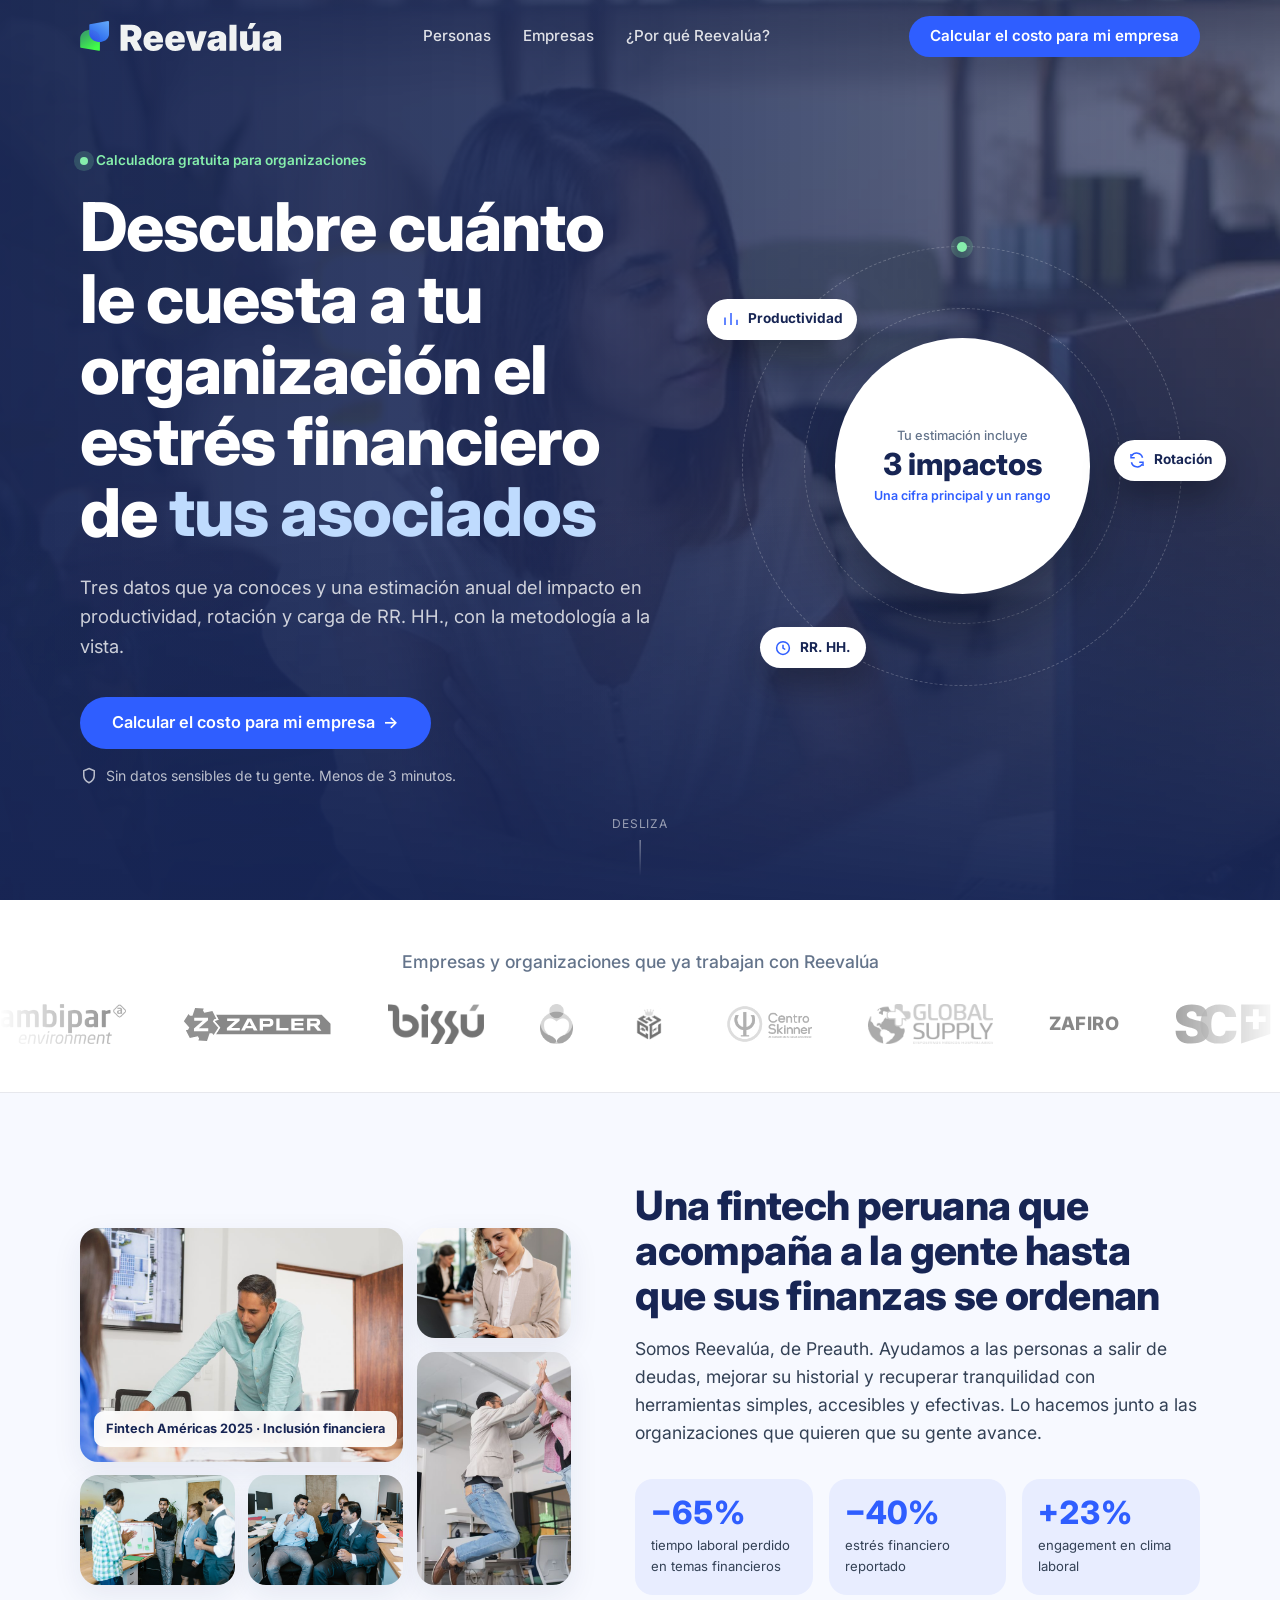
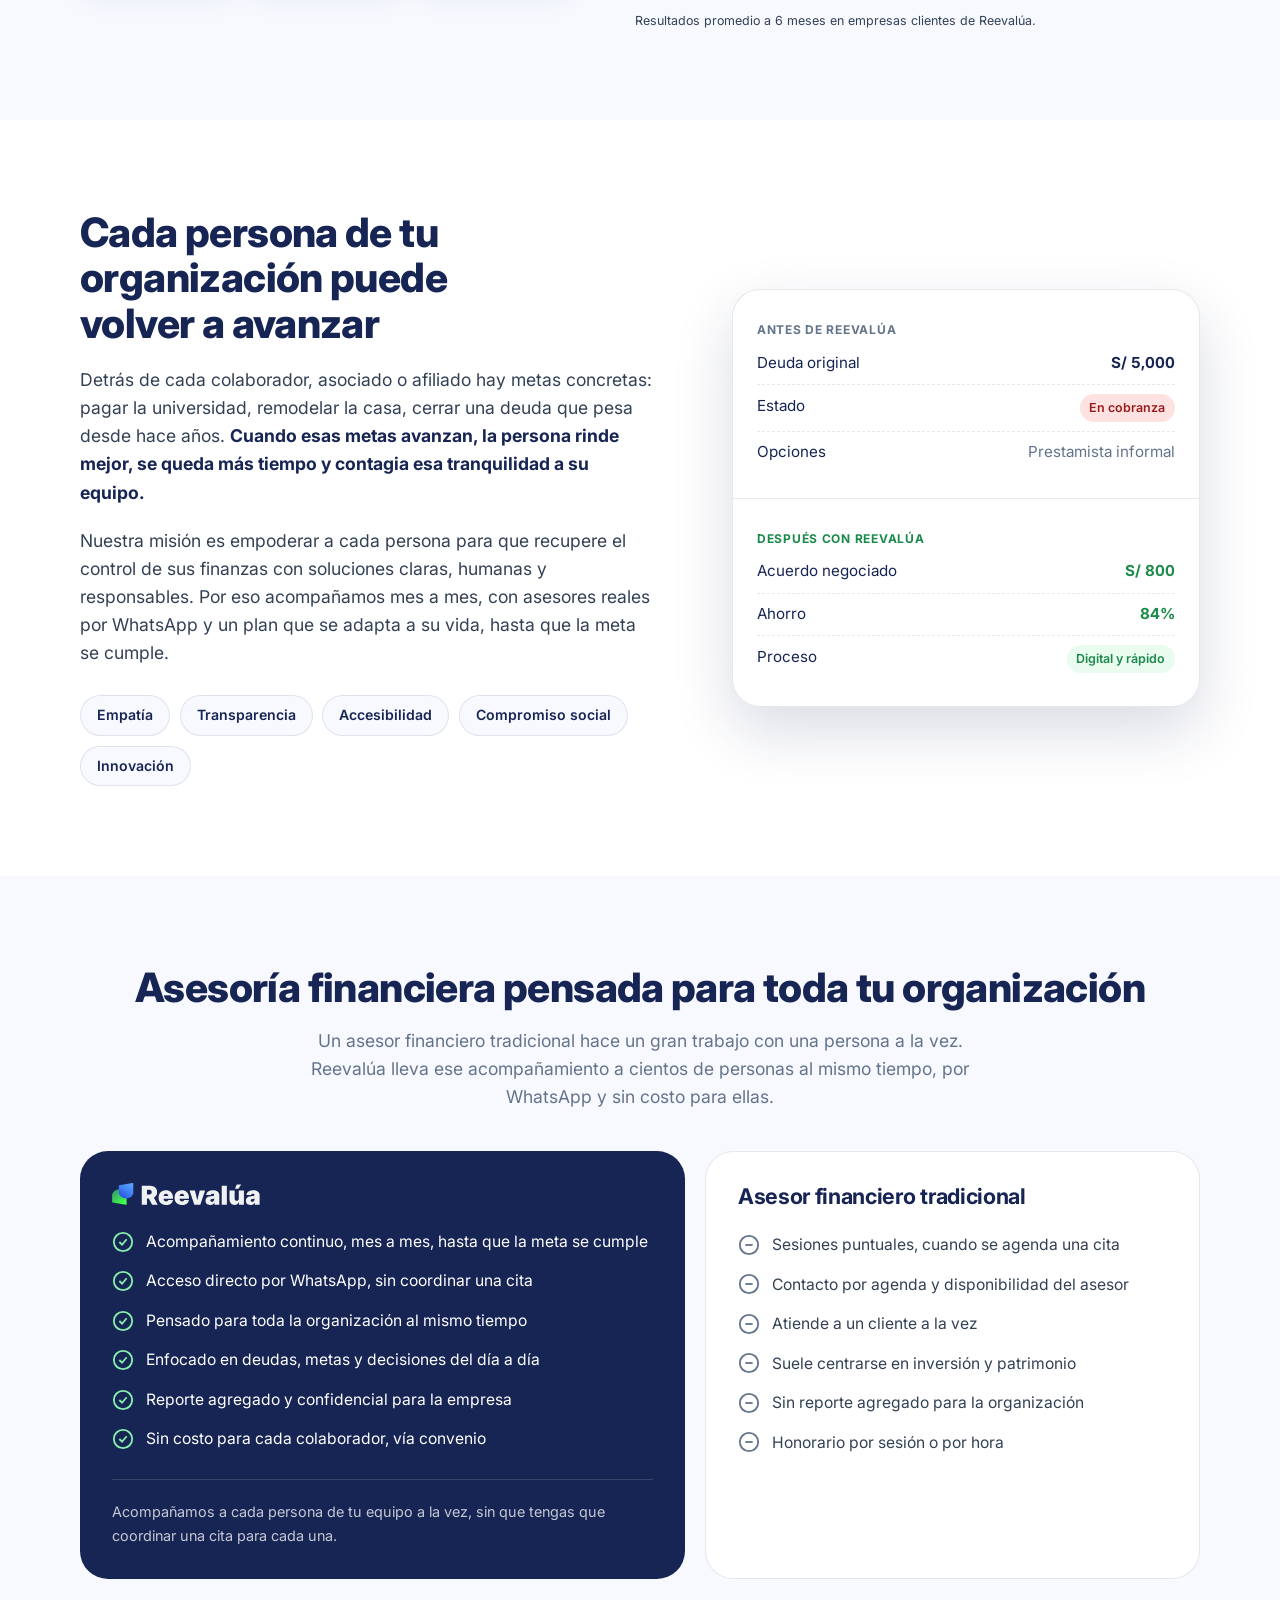
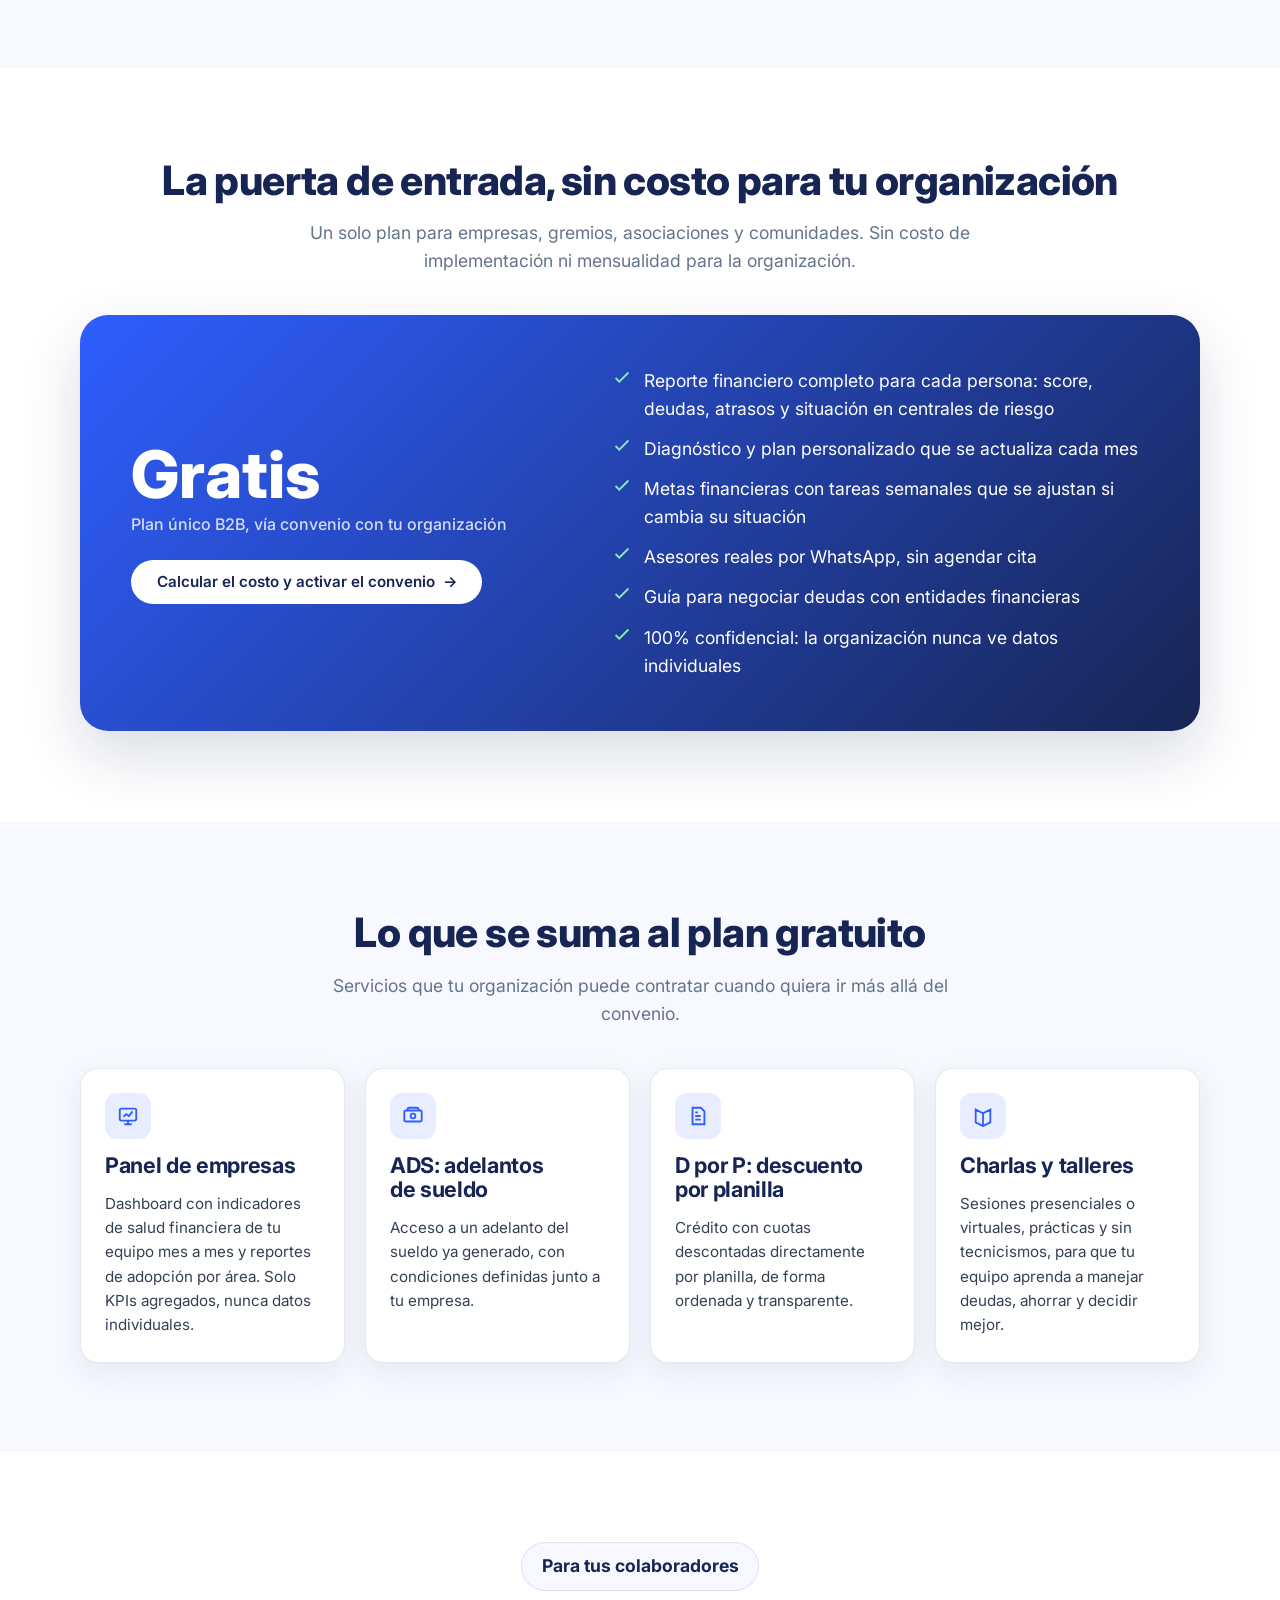
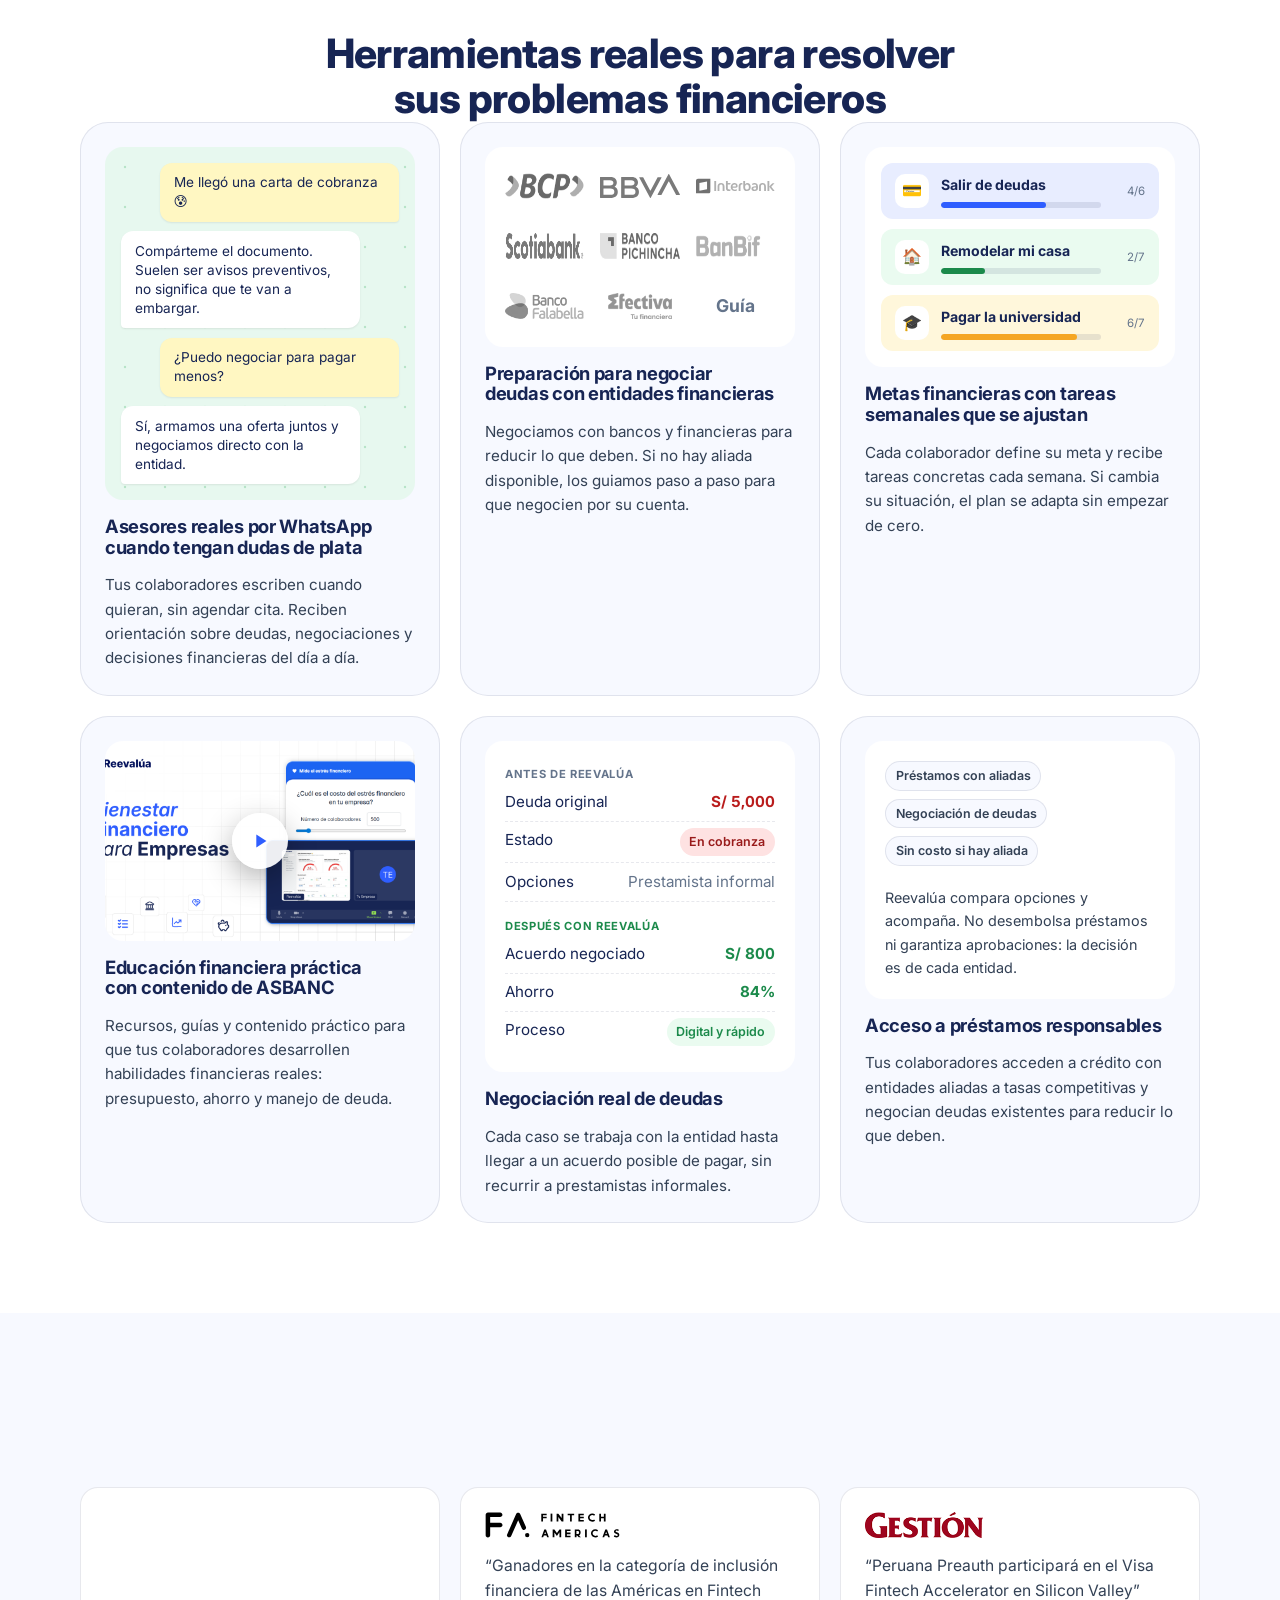
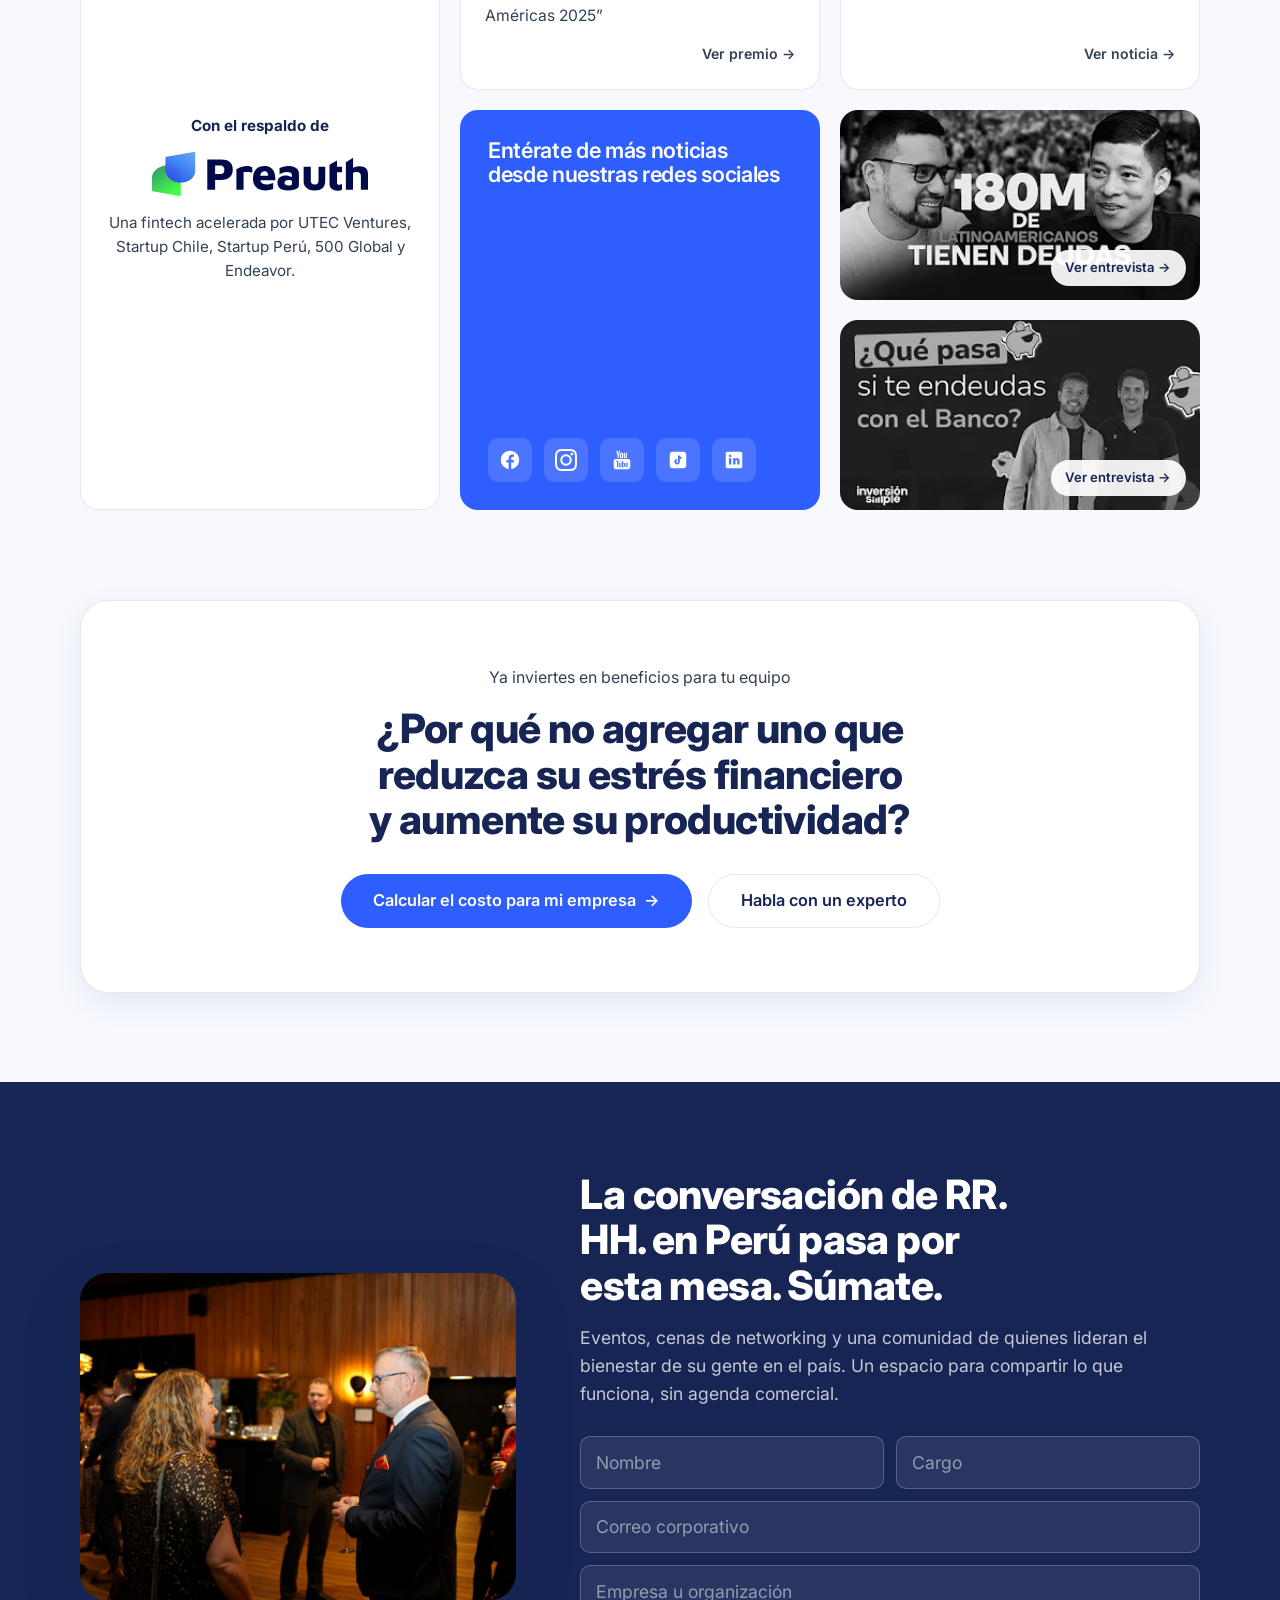
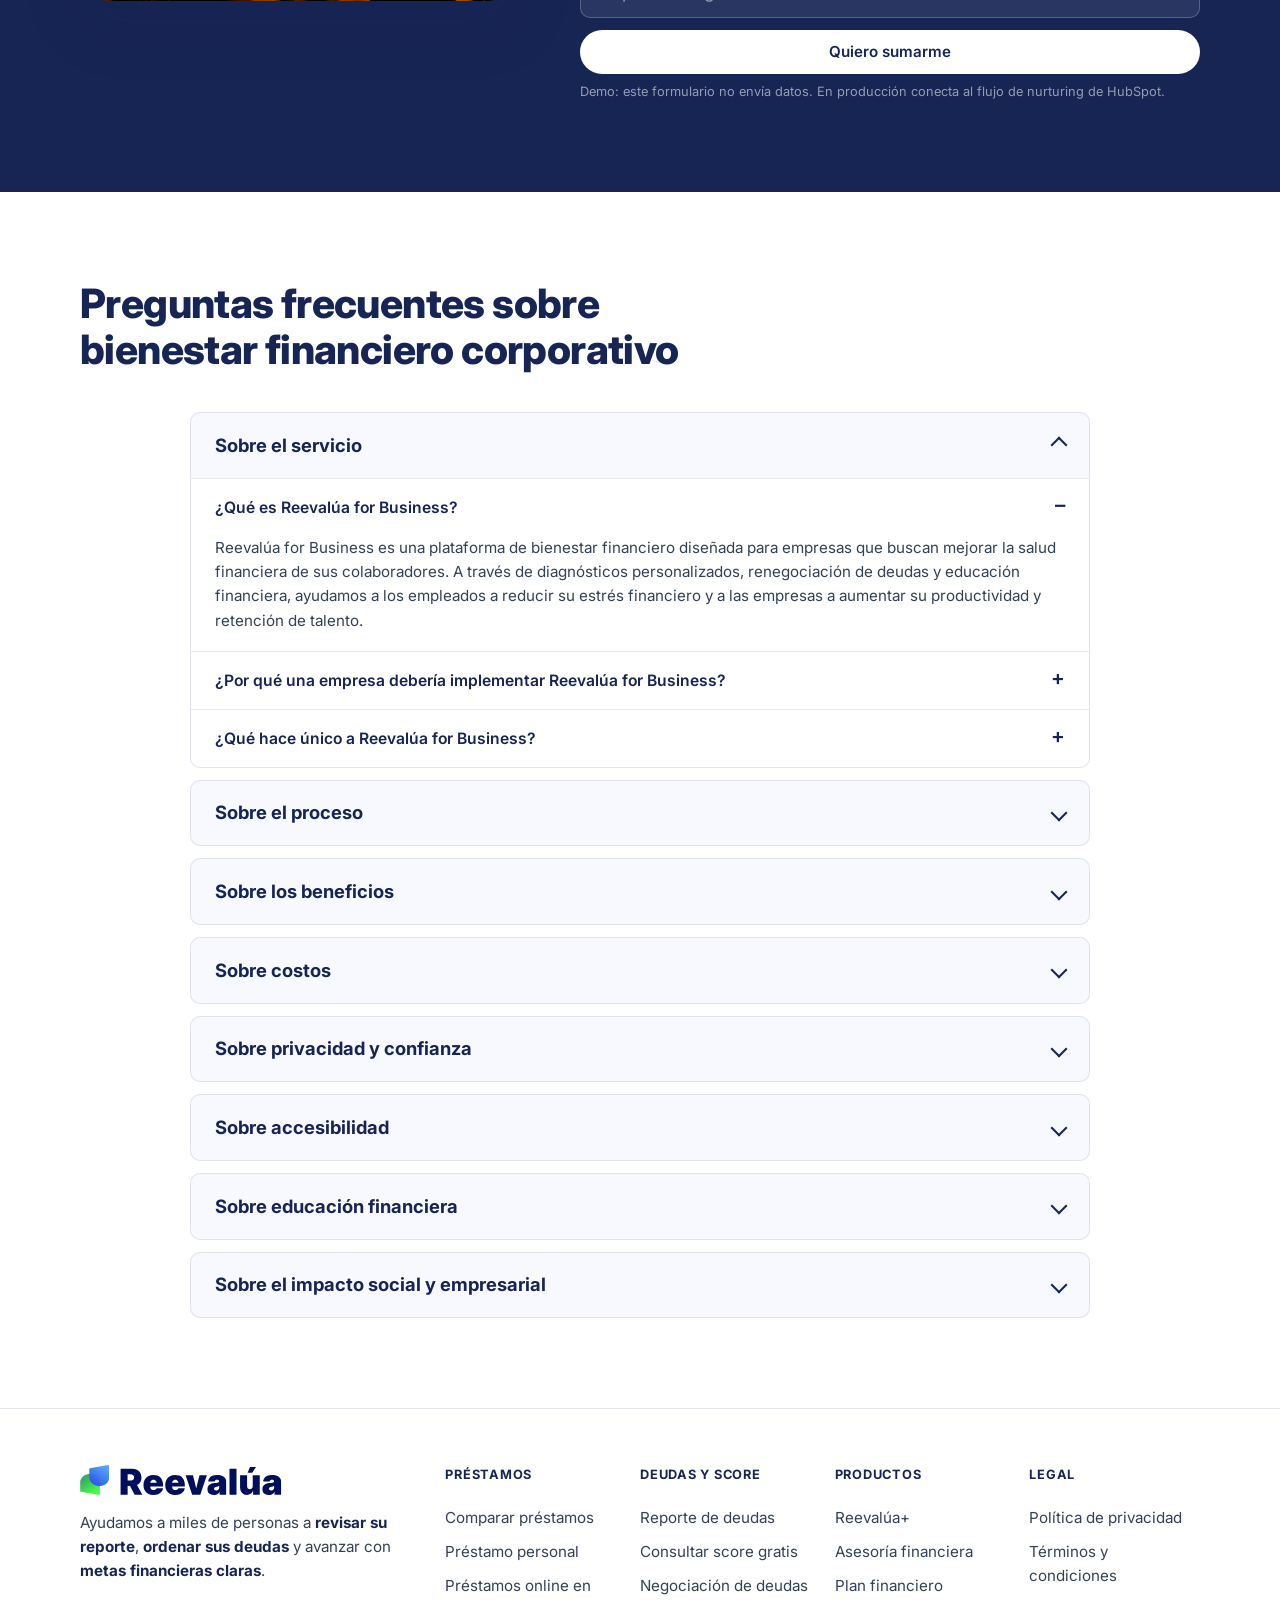
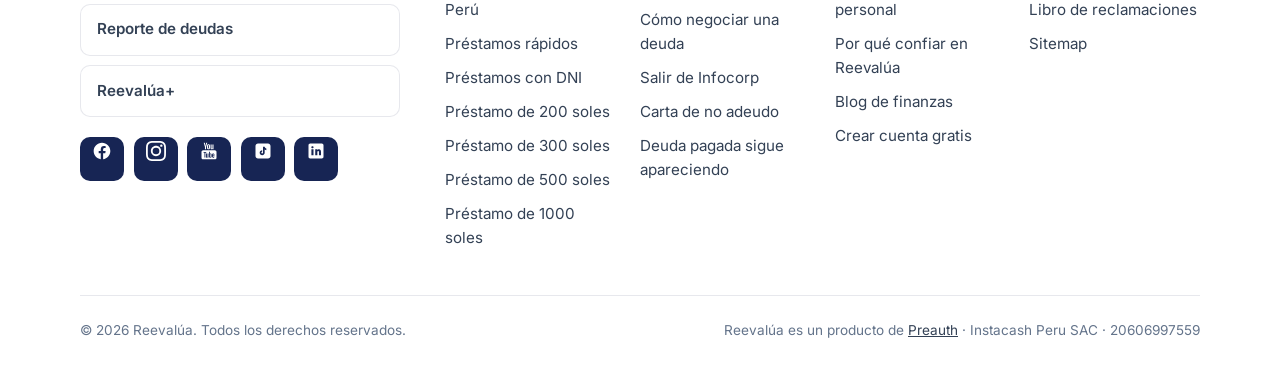
==== index.html @ 83972f91 "Landing B2B Reevalúa Empresas: hero con calculadora, secciones replicadas del sitio, comunidad HR, F" ====
<!doctype html>
<html lang="es">
<head>
<meta charset="utf-8">
<meta name="viewport" content="width=device-width, initial-scale=1">
<title>Reevalúa Empresas</title>
<meta name="description" content="Descubre cuánto le cuesta a tu organización el estrés financiero de su gente y cómo Reevalúa acompaña a cada persona, sin costo para la empresa.">
<link rel="icon" href="assets/real/logo-reevalua.svg">
<link rel="preconnect" href="https://fonts.googleapis.com">
<link rel="preconnect" href="https://fonts.gstatic.com" crossorigin>
<link href="https://fonts.googleapis.com/css2?family=Inter:ital,wght@0,300;0,400;0,500;0,600;0,700;0,800;0,900;1,400&display=swap" rel="stylesheet">
<link rel="stylesheet" href="shared.css">
<style>
/* ---------------- HERO ---------------- */
.hero { position: relative; min-height: 100vh; min-height: 100svh; display: flex; align-items: center; color: #fff; overflow: hidden; background: var(--navy); }
.hero__media { position: absolute; inset: -12% 0; z-index: 0; will-change: transform; }
.hero__media video, .hero__media img { width: 100%; height: 100%; object-fit: cover; }
.hero__shade { position: absolute; inset: 0; z-index: 1; background: linear-gradient(90deg, rgba(23,37,84,.96) 0%, rgba(23,37,84,.86) 45%, rgba(23,37,84,.62) 100%); }
.hero__shade::after { content: ""; position: absolute; inset: auto 0 0 0; height: 45%; background: linear-gradient(180deg, transparent, rgba(23,37,84,.9)); }
.hero__inner { position: relative; z-index: 2; width: 100%; padding-block: 7rem 5rem; }
.hero__grid { display: grid; grid-template-columns: 1fr; gap: 3rem; align-items: center; }
@media (min-width: 960px) { .hero__grid { grid-template-columns: 1.1fr .9fr; gap: 4rem; } }
.hero__kicker { display: inline-flex; align-items: center; gap: .5rem; font-size: .85rem; font-weight: 600; color: var(--mint); margin-bottom: 1.25rem; }
.hero__kicker::before { content: ""; width: 8px; height: 8px; border-radius: 50%; background: var(--mint); box-shadow: 0 0 0 6px rgba(134,239,172,.18); }
.hero h1 { font-size: var(--fs-h1); font-weight: 800; line-height: 1.06; }
.rot { position: relative; display: inline-block; height: 1.08em; overflow: hidden; vertical-align: bottom; color: var(--ice); }
.rot__w { display: inline-block; transition: transform .45s var(--ease), opacity .45s var(--ease); }
.rot__w.out { transform: translateY(-100%); opacity: 0; }
.rot__w.in { transform: translateY(100%); opacity: 0; transition: none; }
.hero__sub { margin-top: 1.5rem; font-size: 1.15rem; color: rgba(255,255,255,.78); max-width: 52ch; }
.hero__cta { margin-top: 2.25rem; display: flex; flex-wrap: wrap; align-items: center; gap: 1rem 1.5rem; }
.hero__trust { display: flex; align-items: center; gap: .5rem; font-size: .88rem; color: rgba(255,255,255,.7); }
@media (max-height: 780px) and (min-width: 960px) { .hero h1 { font-size: clamp(2rem, 1.2rem + 3vw, 3.4rem); } .hero__inner { padding-block: 6rem 4rem; } .orbit { width: min(100%, 380px); } }
.hero__scroll { position: absolute; left: 50%; bottom: 1.5rem; transform: translateX(-50%); z-index: 2; display: flex; flex-direction: column; align-items: center; gap: .4rem; font-size: .75rem; letter-spacing: .08em; text-transform: uppercase; color: rgba(255,255,255,.55); }
.hero__scroll span { width: 1px; height: 36px; background: linear-gradient(180deg, rgba(255,255,255,.6), transparent); animation: drop 1.8s infinite; }
@keyframes drop { 0% { transform: scaleY(0); transform-origin: top; } 50% { transform: scaleY(1); transform-origin: top; } 51% { transform-origin: bottom; } 100% { transform: scaleY(0); transform-origin: bottom; } }

/* Gráfico de órbita */
.orbit { position: relative; aspect-ratio: 1; width: min(100%, 440px); margin-inline: auto; display: grid; place-items: center; }
.orbit__ring { position: absolute; border-radius: 50%; border: 1.5px dashed rgba(255,255,255,.22); animation: spin 60s linear infinite; }
.orbit__ring--1 { inset: 0; } .orbit__ring--2 { inset: 14%; animation-direction: reverse; animation-duration: 45s; } .orbit__ring--3 { inset: 28%; border-style: solid; border-color: rgba(191,219,254,.18); }
.orbit__glow { position: absolute; inset: 22%; border-radius: 50%; background: radial-gradient(circle, rgba(47,94,255,.55), transparent 70%); filter: blur(24px); }
@keyframes spin { to { transform: rotate(360deg); } }
.orbit__core { position: absolute; z-index: 2; left: 21%; top: 21%; width: 58%; height: 58%; border-radius: 50%; background: #fff; color: var(--navy); display: flex; flex-direction: column; align-items: center; justify-content: center; text-align: center; padding: 8%; box-shadow: 0 30px 60px rgba(0,0,0,.35); overflow: hidden; }
.orbit__core small { font-size: clamp(.68rem, .6rem + .3vw, .8rem); color: var(--muted); font-weight: 500; }
.orbit__core strong { font-size: clamp(1.3rem, 1rem + 1.2vw, 1.9rem); font-weight: 800; line-height: 1.05; margin-top: .15rem; }
.orbit__core em { font-style: normal; font-size: clamp(.68rem, .6rem + .3vw, .78rem); color: var(--blue); font-weight: 600; margin-top: .3rem; }
.orbit__dot { position: absolute; top: 0; left: 50%; width: 10px; height: 10px; margin-left: -5px; margin-top: -5px; border-radius: 50%; background: var(--mint); box-shadow: 0 0 0 6px rgba(134,239,172,.2); }
.chip { position: absolute; z-index: 3; display: inline-flex; align-items: center; gap: .5rem; background: #fff; color: var(--navy); font-weight: 700; font-size: .85rem; padding: .6rem .9rem; border-radius: var(--pill); box-shadow: 0 16px 34px rgba(0,0,0,.3); animation: float 6s var(--ease) infinite; }
.chip svg { width: 18px; height: 18px; color: var(--blue); }
.chip--1 { left: -8%; top: 12%; } .chip--2 { right: -10%; top: 44%; animation-delay: -2s; } .chip--3 { left: 4%; bottom: 4%; animation-delay: -4s; }
@media (max-width: 959px) { .orbit { width: min(100%, 340px); } .chip { font-size: .78rem; padding: .5rem .75rem; } .chip--1 { left: 0; } .chip--2 { right: 0; } }
@keyframes float { 0%,100% { transform: translateY(0); } 50% { transform: translateY(-10px); } }

/* ---------------- LOGOS ---------------- */
.logos { background: #fff; border-bottom: 1px solid var(--line); padding-block: 3rem; }
.logos p { text-align: center; color: var(--muted); font-weight: 500; margin-bottom: 1.75rem; }
.marquee { overflow: hidden; mask-image: linear-gradient(90deg, transparent, #000 10%, #000 90%, transparent); }
.marquee__track { display: flex; align-items: center; gap: 3.5rem; width: max-content; animation: marquee 42s linear infinite; }
.marquee:hover .marquee__track { animation-play-state: paused; }
@keyframes marquee { to { transform: translateX(-50%); } }
.marquee__item { height: 40px; display: flex; align-items: center; filter: grayscale(1) opacity(.55); transition: filter .3s var(--ease); }
.marquee__item:hover { filter: none; }
.marquee__item img { height: 100%; width: auto; max-width: 150px; object-fit: contain; }
.marquee__item--text { font-weight: 800; font-size: 1.15rem; color: var(--navy); letter-spacing: .02em; }

/* ---------------- QUIÉNES SOMOS ---------------- */
.about__grid { display: grid; grid-template-columns: 1fr; gap: 3rem; align-items: center; }
@media (min-width: 960px) { .about__grid { grid-template-columns: 1fr 1.15fr; gap: 4rem; } }
.collage { display: grid; grid-template-columns: repeat(6, 1fr); grid-auto-rows: 90px; gap: .85rem; }
@media (min-width: 600px) { .collage { grid-auto-rows: 110px; } }
.collage figure { position: relative; overflow: hidden; border-radius: var(--r-md); box-shadow: var(--shadow); animation: drift 12s var(--ease) infinite; }
.collage figure:nth-child(odd) { animation-delay: -4s; } .collage figure:nth-child(3n) { animation-delay: -8s; }
@keyframes drift { 0%,100% { transform: translateY(0); } 50% { transform: translateY(-6px); } }
.collage img { width: 100%; height: 100%; object-fit: cover; transition: transform .8s var(--ease); }
.collage figure:hover img { transform: scale(1.06); }
.collage figure:nth-child(1) { grid-column: 1 / 5; grid-row: 1 / 3; }
.collage figure:nth-child(2) { grid-column: 5 / 7; grid-row: 1 / 2; }
.collage figure:nth-child(3) { grid-column: 5 / 7; grid-row: 2 / 4; }
.collage figure:nth-child(4) { grid-column: 1 / 3; grid-row: 3 / 4; }
.collage figure:nth-child(5) { grid-column: 3 / 5; grid-row: 3 / 4; }
.collage .stat { position: absolute; left: .9rem; bottom: .9rem; background: rgba(255,255,255,.92); backdrop-filter: blur(6px); color: var(--navy); border-radius: var(--r-sm); padding: .5rem .75rem; font-size: .8rem; font-weight: 700; }
.about p { color: var(--ink-2); margin-top: 1rem; }
.stats { display: grid; grid-template-columns: repeat(3, 1fr); gap: 1rem; margin-top: 2rem; }
.stat-card { background: var(--blue-soft); border-radius: var(--r-md); padding: 1.1rem 1rem; }
.stat-card b { display: block; font-size: clamp(1.5rem, 1.2rem + 1vw, 2.1rem); font-weight: 800; color: var(--blue); font-variant-numeric: tabular-nums; line-height: 1; }
.stat-card span { display: block; font-size: .82rem; color: var(--ink-2); margin-top: .4rem; }
.stats__note { font-size: .78rem; color: var(--muted); margin-top: .75rem; }

/* ---------------- VISIÓN ---------------- */
.vision { background: #fff; }
.vision__wrap { display: grid; grid-template-columns: 1fr; gap: 3rem; align-items: center; }
@media (min-width: 960px) { .vision__wrap { grid-template-columns: 1.1fr .9fr; gap: 5rem; } }
.vision p { color: var(--ink-2); font-size: 1.1rem; margin-top: 1.25rem; }
.vision p strong { color: var(--ink); }
.values { display: flex; flex-wrap: wrap; gap: .6rem; margin-top: 1.75rem; }
.values span { background: var(--page); border: 1px solid var(--line); border-radius: var(--pill); padding: .5rem 1rem; font-size: .88rem; font-weight: 600; color: var(--navy); }
.case { border-radius: var(--r-lg); overflow: hidden; box-shadow: var(--shadow-lg); border: 1px solid var(--line); background: #fff; }
.case__half { padding: 1.5rem; }
.case__half + .case__half { border-top: 1px solid var(--line); }
.case__label { font-size: .75rem; font-weight: 700; letter-spacing: .06em; text-transform: uppercase; color: var(--muted); }
.case__half--after .case__label { color: var(--mint-dark); }
.case__row { display: flex; justify-content: space-between; gap: 1rem; padding-block: .55rem; border-bottom: 1px dashed var(--line); font-size: .95rem; }
.case__row:last-child { border-bottom: 0; }
.case__row b { font-variant-numeric: tabular-nums; }
.case__half--after b { color: var(--mint-dark); }
.tag { display: inline-block; font-size: .78rem; font-weight: 600; padding: .25rem .6rem; border-radius: var(--pill); }
.tag--warn { background: #FEE2E2; color: #991B1B; } .tag--ok { background: var(--mint-soft); color: var(--mint-dark); }

/* ---------------- COMPARATIVA ---------------- */
.compare { display: grid; grid-template-columns: 1fr; gap: 1.25rem; margin-top: 2.5rem; }
@media (min-width: 820px) { .compare { grid-template-columns: 1.1fr .9fr; } }
.compare__col { border-radius: var(--r-lg); padding: 2rem; }
.compare__col--us { background: var(--navy); color: #fff; }
.compare__col--them { background: #fff; border: 1px solid var(--line); }
.compare__col h3 { display: flex; align-items: center; gap: .6rem; }
.compare__col h3 img { height: 22px; }
.compare__col ul { list-style: none; padding: 0; margin-top: 1.5rem; display: grid; gap: .9rem; }
.compare__col li { display: flex; gap: .75rem; align-items: flex-start; font-size: .98rem; }
.compare__col li svg { flex-shrink: 0; width: 22px; height: 22px; margin-top: .1rem; }
.compare__col--us li svg { color: var(--mint); } .compare__col--them li svg { color: var(--muted); }
.compare__col--them li { color: var(--ink-2); }
.compare__foot { margin-top: 1.75rem; padding-top: 1.25rem; border-top: 1px solid rgba(255,255,255,.14); font-size: .9rem; color: rgba(255,255,255,.75); }

/* ---------------- PLAN GRATUITO ---------------- */
.plan { background: linear-gradient(135deg, var(--blue) 0%, var(--navy) 100%); color: #fff; border-radius: var(--r-lg); padding: clamp(2rem, 4vw, 3.5rem); display: grid; grid-template-columns: 1fr; gap: 2rem; box-shadow: var(--shadow-lg); }
@media (min-width: 900px) { .plan { grid-template-columns: 1fr 1.2fr; align-items: center; } }
.plan__price { font-size: clamp(3rem, 2.5rem + 2vw, 4.5rem); font-weight: 800; line-height: 1; }
.plan__price small { display: block; font-size: 1rem; font-weight: 500; opacity: .8; margin-top: .5rem; }
.plan ul { list-style: none; padding: 0; display: grid; gap: .75rem; }
.plan li { display: flex; gap: .7rem; align-items: flex-start; }
.plan li svg { width: 22px; height: 22px; color: var(--mint); flex-shrink: 0; }
.plan .btn { margin-top: 1.75rem; }

/* ---------------- SERVICIOS ---------------- */
.services { display: grid; grid-template-columns: 1fr; gap: 1.25rem; margin-top: 2.5rem; }
@media (min-width: 640px) { .services { grid-template-columns: 1fr 1fr; } }
@media (min-width: 1024px) { .services { grid-template-columns: repeat(4, 1fr); } }
.service { padding: 1.5rem; display: flex; flex-direction: column; gap: .9rem; transition: transform .25s var(--ease), box-shadow .25s var(--ease); }
.service:hover { transform: translateY(-4px); box-shadow: var(--shadow-lg); }
.service__icon { width: 46px; height: 46px; border-radius: 12px; background: var(--blue-soft); color: var(--blue); display: grid; place-items: center; }
.service__icon svg { width: 22px; height: 22px; }
.service p { color: var(--ink-2); font-size: .95rem; flex: 1; }

/* ---------------- PARA TUS COLABORADORES (réplica) ---------------- */
.colab { background: #fff; }
.pillbar { display: inline-block; background: var(--page); border: 1px solid var(--line); border-radius: var(--pill); padding: .6rem 1.2rem; font-weight: 700; margin-bottom: 2.5rem; }
.colab__grid { display: grid; grid-template-columns: 1fr; gap: 1.25rem; }
@media (min-width: 900px) { .colab__grid { grid-template-columns: repeat(3, 1fr); } }
.colab-card { padding: 1.5rem; border-radius: var(--r-lg); background: var(--page); border: 1px solid var(--line); display: flex; flex-direction: column; gap: 1rem; }
.colab-card h3 { font-size: 1.15rem; }
.colab-card p { color: var(--ink-2); font-size: .95rem; }
.colab-card__visual { border-radius: var(--r-md); overflow: hidden; min-height: 200px; }
.chat { background: #E7F8EF url("data:image/svg+xml,%3Csvg xmlns='http://www.w3.org/2000/svg' width='40' height='40'%3E%3Ccircle cx='20' cy='20' r='1.2' fill='%23b7e4c7'/%3E%3C/svg%3E"); padding: 1rem; display: flex; flex-direction: column; gap: .6rem; min-height: 200px; }
.bubble { max-width: 86%; padding: .65rem .85rem; border-radius: 12px; font-size: .85rem; line-height: 1.4; box-shadow: 0 1px 2px rgba(0,0,0,.08); }
.bubble--in { align-self: flex-end; background: #FFF7C2; border-bottom-right-radius: 4px; }
.bubble--out { align-self: flex-start; background: #fff; border-bottom-left-radius: 4px; }
.banks { background: #fff; padding: 1.25rem; display: grid; grid-template-columns: repeat(3, 1fr); gap: 1.25rem 1rem; align-items: center; min-height: 200px; }
.banks img { height: 26px; width: auto; max-width: 100%; margin: auto; filter: grayscale(1) opacity(.7); }
.banks .guide { text-align: center; font-weight: 700; color: var(--muted); }
.goals { background: #fff; padding: 1rem; display: flex; flex-direction: column; gap: .6rem; min-height: 200px; justify-content: center; }
.goal { display: flex; align-items: center; gap: .75rem; padding: .7rem .85rem; border-radius: 12px; }
.goal__icon { width: 34px; height: 34px; border-radius: 10px; display: grid; place-items: center; font-size: 1rem; }
.goal b { display: block; font-size: .88rem; }
.bar { height: 6px; background: rgba(23,37,84,.1); border-radius: 3px; margin-top: .35rem; overflow: hidden; width: 160px; }
.bar i { display: block; height: 100%; border-radius: 3px; }
.goal small { font-size: .72rem; color: var(--muted); margin-left: auto; }
.thumb { position: relative; min-height: 200px; }
.thumb img { width: 100%; height: 100%; object-fit: cover; position: absolute; inset: 0; }
.thumb .play { position: absolute; inset: 0; display: grid; place-items: center; }
.thumb .play span { width: 56px; height: 56px; border-radius: 50%; background: rgba(255,255,255,.92); display: grid; place-items: center; color: var(--blue); box-shadow: 0 10px 30px rgba(0,0,0,.3); }
.before-after { background: #fff; padding: 1.25rem; min-height: 200px; font-size: .9rem; }
.before-after .case__label { font-size: .7rem; }
.before-after .case__row { padding-block: .4rem; }
.loans { background: #fff; padding: 1.25rem; min-height: 200px; display: flex; flex-direction: column; justify-content: center; gap: .5rem; }
.loans .tag { background: var(--page); color: var(--ink-2); border: 1px solid var(--line); }

/* ---------------- RECONOCIDOS (réplica) ---------------- */
.press__grid { display: grid; grid-template-columns: 1fr; gap: 1.25rem; margin-top: 2.5rem; }
@media (min-width: 960px) { .press__grid { grid-template-columns: 1fr 1fr 1fr; grid-template-rows: auto auto auto; } }
.press-card { background: #fff; border: 1px solid var(--line); border-radius: var(--r-md); padding: 1.5rem; display: flex; flex-direction: column; gap: .9rem; }
.press-card--tall { align-items: center; text-align: center; justify-content: center; }
@media (min-width: 960px) { .press-card--tall { grid-row: 1 / 4; } }
.press-card__logo { height: 26px; width: auto; align-self: flex-start; }
.press-card--tall .press-card__logo { height: 44px; align-self: center; }
.press-card q { color: var(--ink-2); font-size: .98rem; }
.press-card p { color: var(--ink-2); font-size: .95rem; }
.press-card .more { margin-top: auto; align-self: flex-end; font-size: .88rem; font-weight: 600; color: var(--ink-2); text-decoration: none; }
.press-card .more:hover { color: var(--blue); }
.press-video { position: relative; border-radius: var(--r-md); overflow: hidden; min-height: 190px; }
.press-video img { position: absolute; inset: 0; width: 100%; height: 100%; object-fit: cover; filter: grayscale(1); transition: filter .4s var(--ease), transform .8s var(--ease); }
.press-video:hover img { filter: none; transform: scale(1.04); }
.press-video a { position: absolute; right: .9rem; bottom: .9rem; background: rgba(255,255,255,.92); color: var(--navy); border-radius: var(--pill); padding: .45rem .9rem; font-size: .82rem; font-weight: 600; text-decoration: none; }
.press-social { background: var(--blue); color: #fff; border-radius: var(--r-md); padding: 1.75rem; display: flex; flex-direction: column; justify-content: space-between; gap: 2rem; }
@media (min-width: 960px) { .press-social { grid-row: 2 / 4; } }
.press-social h3 { font-size: 1.35rem; font-weight: 600; }
.press-social__icons { display: flex; flex-wrap: wrap; gap: .75rem; }
.press-social__icons a { flex: 0 0 44px; width: 44px; height: 44px; border-radius: var(--r-sm); background: rgba(255,255,255,.14); display: grid; place-items: center; transition: transform .2s var(--ease), background-color .2s var(--ease); }
.press-social__icons a:hover { transform: translateY(-3px); background: rgba(255,255,255,.26); }
.press-social__icons img { width: 22px; height: 22px; flex-shrink: 0; }

/* ---------------- BANNER FINAL ---------------- */
.banner { background: #fff; border-radius: var(--r-lg); padding: clamp(2.5rem, 5vw, 4.5rem); text-align: center; border: 1px solid var(--line); box-shadow: var(--shadow); }
.banner small { display: block; color: var(--ink-2); margin-bottom: 1rem; font-size: 1rem; }
.banner h2 { max-width: 30ch; margin-inline: auto; }
.banner .row { display: flex; flex-wrap: wrap; gap: 1rem; justify-content: center; margin-top: 2rem; }

/* ---------------- COMUNIDAD HR ---------------- */
.community { background: var(--navy); color: #fff; }
.community__grid { display: grid; grid-template-columns: 1fr; gap: 3rem; align-items: center; }
@media (min-width: 960px) { .community__grid { grid-template-columns: 1fr 1fr; gap: 4rem; } }
.community__photo { border-radius: var(--r-lg); overflow: hidden; aspect-ratio: 4/3; box-shadow: var(--shadow-lg); }
.community__photo img { width: 100%; height: 100%; object-fit: cover; }
.community p { color: rgba(255,255,255,.75); margin-top: 1rem; }
.community form { margin-top: 1.75rem; display: grid; gap: .75rem; grid-template-columns: 1fr; }
@media (min-width: 560px) { .community form { grid-template-columns: 1fr 1fr; } .community form .full { grid-column: span 2; } }
.community input { min-height: 48px; border-radius: var(--r-sm); border: 1.5px solid rgba(255,255,255,.22); background: rgba(255,255,255,.08); color: #fff; padding: .7rem .9rem; }
.community input::placeholder { color: rgba(255,255,255,.5); }
.community input:focus { border-color: var(--mint); outline: none; }
.community .note { font-size: .8rem; color: rgba(255,255,255,.55); margin-top: .5rem; }
.community .ok { background: rgba(134,239,172,.15); border: 1px solid rgba(134,239,172,.4); padding: 1rem; border-radius: var(--r-sm); margin-top: 1rem; }

/* ---------------- FAQ (réplica) ---------------- */
.faq { background: #fff; }
.faq__list { max-width: 900px; margin: 2.5rem auto 0; display: grid; gap: .75rem; }
.faq-cat { border-radius: var(--r-sm); background: var(--page); border: 1px solid var(--line); overflow: hidden; }
.faq-cat > summary { cursor: pointer; list-style: none; padding: 1.1rem 1.5rem; font-size: 1.15rem; font-weight: 700; display: flex; justify-content: space-between; align-items: center; }
.faq-cat > summary::-webkit-details-marker { display: none; }
.faq-cat > summary::after { content: ""; width: 10px; height: 10px; border-right: 2px solid var(--ink); border-bottom: 2px solid var(--ink); transform: rotate(45deg); transition: transform .25s var(--ease); }
.faq-cat[open] > summary::after { transform: rotate(-135deg); }
.faq-q { border-top: 1px solid var(--line); background: #fff; }
.faq-q summary { cursor: pointer; list-style: none; padding: 1rem 1.5rem; font-weight: 600; font-size: .98rem; display: flex; justify-content: space-between; gap: 1rem; }
.faq-q summary::-webkit-details-marker { display: none; }
.faq-q summary::after { content: "+"; font-size: 1.3rem; line-height: 1; color: var(--ink); }
.faq-q[open] summary::after { content: "–"; }
.faq-q p, .faq-q ul { padding: 0 1.5rem 1.1rem; color: var(--ink-2); font-size: .95rem; }
.faq-q ul { margin: 0; padding-left: 2.6rem; }

/* ---------------- STICKY (móvil) ---------------- */
.sticky { position: fixed; left: 0; right: 0; bottom: 0; z-index: 60; padding: .75rem 1rem calc(.75rem + env(safe-area-inset-bottom)); background: rgba(255,255,255,.96); backdrop-filter: blur(10px); box-shadow: 0 -8px 24px rgba(23,37,84,.12); transform: translateY(110%); transition: transform .3s var(--ease); }
.sticky.is-visible { transform: none; }
.sticky.is-visible.is-swapping { transform: translateY(110%); }
.header__cta { transition: transform .25s var(--ease), box-shadow .2s var(--ease), background-color .2s var(--ease), opacity .3s var(--ease); }
.header__cta-text { display: inline-block; transition: opacity .2s var(--ease), transform .2s var(--ease); }
.header__cta.is-swapping .header__cta-text { opacity: 0; transform: translateY(-6px); }
@media (max-width: 899px) { body.has-sticky .header__cta { opacity: 0; transform: translateY(-14px); pointer-events: none; } }
@media (min-width: 900px) { .sticky { display: none; } }
</style>
</head>
<body>

<header class="header is-dark" id="header">
  <div class="container header__inner">
    <a href="#top" aria-label="Reevalúa">
      <img class="header__logo header__logo--light" src="assets/real/logo-reevalua-light.svg" alt="Reevalúa">
      <img class="header__logo header__logo--dark" src="assets/real/logo-reevalua-dark.svg" alt="Reevalúa">
    </a>
    <nav class="header__links">
      <a href="https://reevalua.com" target="_blank" rel="noopener">Personas</a>
      <a href="#top">Empresas</a>
      <a href="#quienes-somos">¿Por qué Reevalúa?</a>
    </nav>
    <a class="btn btn--primary header__cta" id="header-cta" href="calculadora.html"><span class="header__cta-text">Calcular el costo para mi empresa</span></a>
  </div>
</header>

<!-- ================= HERO ================= -->
<section class="hero" id="top">
  <div class="hero__media" id="hero-media">
    <video autoplay muted loop playsinline poster="assets/hero-poster.jpg" aria-hidden="true">
      <source src="assets/hero.mp4" type="video/mp4">
    </video>
  </div>
  <div class="hero__shade"></div>
  <div class="container hero__inner">
    <div class="hero__grid">
      <div>
        <span class="hero__kicker">Calculadora gratuita para organizaciones</span>
        <h1>Descubre cuánto le cuesta a tu organización el estrés financiero de <span class="rot"><span class="rot__w" id="rot">tus colaboradores</span></span></h1>
        <p class="hero__sub">Tres datos que ya conoces y una estimación anual del impacto en productividad, rotación y carga de RR. HH., con la metodología a la vista.</p>
        <div class="hero__cta">
          <a class="btn btn--primary btn--lg" href="calculadora.html">Calcular el costo para mi empresa <span class="arrow">→</span></a>
          <span class="hero__trust">
            <svg width="18" height="18" viewBox="0 0 24 24" fill="none" stroke="currentColor" stroke-width="2"><path d="M12 2l7 3v6c0 5-3.4 8.4-7 10-3.6-1.6-7-5-7-10V5l7-3z"/></svg>
            Sin datos sensibles de tu gente. Menos de 3 minutos.
          </span>
        </div>
      </div>
      <div class="orbit" aria-hidden="true">
        <div class="orbit__glow"></div>
        <div class="orbit__ring orbit__ring--1"><span class="orbit__dot"></span></div>
        <div class="orbit__ring orbit__ring--2"></div>
        <div class="orbit__ring orbit__ring--3"></div>
        <div class="orbit__core">
          <small>Tu estimación incluye</small>
          <strong>3 impactos</strong>
          <em>Una cifra principal y un rango</em>
        </div>
        <span class="chip chip--1"><svg viewBox="0 0 24 24" fill="none" stroke="currentColor" stroke-width="2"><path d="M4 20V10M12 20V4M20 20v-7"/></svg>Productividad</span>
        <span class="chip chip--2"><svg viewBox="0 0 24 24" fill="none" stroke="currentColor" stroke-width="2"><path d="M4 4v5h5M20 20v-5h-5"/><path d="M4.6 15a8 8 0 0 0 14.5 2.5M19.4 9a8 8 0 0 0-14.5-2.5"/></svg>Rotación</span>
        <span class="chip chip--3"><svg viewBox="0 0 24 24" fill="none" stroke="currentColor" stroke-width="2"><circle cx="12" cy="12" r="8.5"/><path d="M12 7.5V12l3 2"/></svg>RR. HH.</span>
      </div>
    </div>
  </div>
  <div class="hero__scroll">Desliza<span></span></div>
</section>

<!-- ================= LOGOS ================= -->
<section class="logos">
  <div class="container">
    <p class="reveal">Empresas y organizaciones que ya trabajan con Reevalúa</p>
  </div>
  <div class="marquee reveal" data-delay="1">
    <div class="marquee__track" id="marquee-track">
      <span class="marquee__item"><img src="assets/logos/ambipar.png" alt="Ambipar"></span>
      <span class="marquee__item"><img src="assets/logos/zapler.svg" alt="Zapler"></span>
      <span class="marquee__item"><img src="assets/logos/bissu.webp" alt="Bissú"></span>
      <span class="marquee__item"><img src="assets/logos/pulsosalud.png" alt="Pulso Salud"></span>
      <span class="marquee__item"><img src="assets/logos/cyz.webp" alt="Comercial CYZ"></span>
      <span class="marquee__item"><img src="assets/logos/skinner.png" alt="Centro Skinner"></span>
      <span class="marquee__item"><img src="assets/logos/globalsupply.png" alt="Global Supply"></span>
      <span class="marquee__item marquee__item--text">ZAFIRO</span>
      <span class="marquee__item"><img src="assets/logos/swisscorp.svg" alt="Swiss-Corp"></span>
      <span class="marquee__item"><img src="assets/logos/s4learning.svg" alt="S4Learning"></span>
      <span class="marquee__item"><img src="assets/logos/doorman.png" alt="Doorman"></span>
      <span class="marquee__item"><img src="assets/logos/olva.svg" alt="Olva"></span>
    </div>
  </div>
</section>

<!-- ================= QUIÉNES SOMOS ================= -->
<section class="section about" id="quienes-somos">
  <div class="container about__grid">
    <div class="collage reveal">
      <figure><img src="assets/photos/equipo-planificacion.jpg" alt="Equipo revisando un plan en la oficina" loading="lazy"><span class="stat">Fintech Américas 2025 · Inclusión financiera</span></figure>
      <figure><img src="assets/photos/mujer-laptop.jpg" alt="Colaboradora trabajando con su laptop" loading="lazy"></figure>
      <figure><img src="assets/photos/colegas-celebran.jpg" alt="Colegas celebrando un logro" loading="lazy"></figure>
      <figure><img src="assets/photos/equipo-tablero.jpg" alt="Equipo revisando avances en un tablero" loading="lazy"></figure>
      <figure><img src="assets/photos/equipo-proyecto.jpg" alt="Equipo conversando sobre un proyecto" loading="lazy"></figure>
    </div>
    <div class="reveal" data-delay="2">
      <h2>Una fintech peruana que acompaña a la gente hasta que sus finanzas se ordenan</h2>
      <p>Somos Reevalúa, de Preauth. Ayudamos a las personas a salir de deudas, mejorar su historial y recuperar tranquilidad con herramientas simples, accesibles y efectivas. Lo hacemos junto a las organizaciones que quieren que su gente avance.</p>
      <div class="stats">
        <div class="stat-card"><b>−65%</b><span>tiempo laboral perdido en temas financieros</span></div>
        <div class="stat-card"><b>−40%</b><span>estrés financiero reportado</span></div>
        <div class="stat-card"><b>+23%</b><span>engagement en clima laboral</span></div>
      </div>
      <p class="stats__note">Resultados promedio a 6 meses en empresas clientes de Reevalúa.</p>
    </div>
  </div>
</section>

<!-- ================= VISIÓN ================= -->
<section class="section vision">
  <div class="container vision__wrap">
    <div class="reveal">
      <h2>Cada persona de tu organización puede volver a avanzar</h2>
      <p>Detrás de cada colaborador, asociado o afiliado hay metas concretas: pagar la universidad, remodelar la casa, cerrar una deuda que pesa desde hace años. <strong>Cuando esas metas avanzan, la persona rinde mejor, se queda más tiempo y contagia esa tranquilidad a su equipo.</strong></p>
      <p>Nuestra misión es empoderar a cada persona para que recupere el control de sus finanzas con soluciones claras, humanas y responsables. Por eso acompañamos mes a mes, con asesores reales por WhatsApp y un plan que se adapta a su vida, hasta que la meta se cumple.</p>
      <div class="values" aria-label="Valores de marca">
        <span>Empatía</span><span>Transparencia</span><span>Accesibilidad</span><span>Compromiso social</span><span>Innovación</span>
      </div>
    </div>
    <div class="case reveal" data-delay="2">
      <div class="case__half">
        <span class="case__label">Antes de Reevalúa</span>
        <div class="case__row"><span>Deuda original</span><b>S/ 5,000</b></div>
        <div class="case__row"><span>Estado</span><span class="tag tag--warn">En cobranza</span></div>
        <div class="case__row"><span>Opciones</span><span style="color:var(--muted)">Prestamista informal</span></div>
      </div>
      <div class="case__half case__half--after">
        <span class="case__label">Después con Reevalúa</span>
        <div class="case__row"><span>Acuerdo negociado</span><b>S/ 800</b></div>
        <div class="case__row"><span>Ahorro</span><b>84%</b></div>
        <div class="case__row"><span>Proceso</span><span class="tag tag--ok">Digital y rápido</span></div>
      </div>
    </div>
  </div>
</section>

<!-- ================= COMPARATIVA ================= -->
<section class="section" id="comparativa">
  <div class="container">
    <div class="center reveal">
      <h2>Asesoría financiera pensada para toda tu organización</h2>
      <p class="lead">Un asesor financiero tradicional hace un gran trabajo con una persona a la vez. Reevalúa lleva ese acompañamiento a cientos de personas al mismo tiempo, por WhatsApp y sin costo para ellas.</p>
    </div>
    <div class="compare">
      <div class="compare__col compare__col--us reveal" data-delay="1">
        <h3><img src="assets/real/logo-reevalua-light.svg" alt="Reevalúa"></h3>
        <ul>
          <li><svg viewBox="0 0 24 24" fill="none" stroke="currentColor" stroke-width="2"><circle cx="12" cy="12" r="10"/><path d="M8 12l3 3 5-6"/></svg>Acompañamiento continuo, mes a mes, hasta que la meta se cumple</li>
          <li><svg viewBox="0 0 24 24" fill="none" stroke="currentColor" stroke-width="2"><circle cx="12" cy="12" r="10"/><path d="M8 12l3 3 5-6"/></svg>Acceso directo por WhatsApp, sin coordinar una cita</li>
          <li><svg viewBox="0 0 24 24" fill="none" stroke="currentColor" stroke-width="2"><circle cx="12" cy="12" r="10"/><path d="M8 12l3 3 5-6"/></svg>Pensado para toda la organización al mismo tiempo</li>
          <li><svg viewBox="0 0 24 24" fill="none" stroke="currentColor" stroke-width="2"><circle cx="12" cy="12" r="10"/><path d="M8 12l3 3 5-6"/></svg>Enfocado en deudas, metas y decisiones del día a día</li>
          <li><svg viewBox="0 0 24 24" fill="none" stroke="currentColor" stroke-width="2"><circle cx="12" cy="12" r="10"/><path d="M8 12l3 3 5-6"/></svg>Reporte agregado y confidencial para la empresa</li>
          <li><svg viewBox="0 0 24 24" fill="none" stroke="currentColor" stroke-width="2"><circle cx="12" cy="12" r="10"/><path d="M8 12l3 3 5-6"/></svg>Sin costo para cada colaborador, vía convenio</li>
        </ul>
        <p class="compare__foot">Acompañamos a cada persona de tu equipo a la vez, sin que tengas que coordinar una cita para cada una.</p>
      </div>
      <div class="compare__col compare__col--them reveal" data-delay="2">
        <h3>Asesor financiero tradicional</h3>
        <ul>
          <li><svg viewBox="0 0 24 24" fill="none" stroke="currentColor" stroke-width="2"><circle cx="12" cy="12" r="10"/><path d="M8 12h8"/></svg>Sesiones puntuales, cuando se agenda una cita</li>
          <li><svg viewBox="0 0 24 24" fill="none" stroke="currentColor" stroke-width="2"><circle cx="12" cy="12" r="10"/><path d="M8 12h8"/></svg>Contacto por agenda y disponibilidad del asesor</li>
          <li><svg viewBox="0 0 24 24" fill="none" stroke="currentColor" stroke-width="2"><circle cx="12" cy="12" r="10"/><path d="M8 12h8"/></svg>Atiende a un cliente a la vez</li>
          <li><svg viewBox="0 0 24 24" fill="none" stroke="currentColor" stroke-width="2"><circle cx="12" cy="12" r="10"/><path d="M8 12h8"/></svg>Suele centrarse en inversión y patrimonio</li>
          <li><svg viewBox="0 0 24 24" fill="none" stroke="currentColor" stroke-width="2"><circle cx="12" cy="12" r="10"/><path d="M8 12h8"/></svg>Sin reporte agregado para la organización</li>
          <li><svg viewBox="0 0 24 24" fill="none" stroke="currentColor" stroke-width="2"><circle cx="12" cy="12" r="10"/><path d="M8 12h8"/></svg>Honorario por sesión o por hora</li>
        </ul>
      </div>
    </div>
  </div>
</section>

<!-- ================= PLAN GRATUITO ================= -->
<section class="section" id="plan" style="background:#fff;">
  <div class="container">
    <div class="center reveal">
      <h2>La puerta de entrada, sin costo para tu organización</h2>
      <p class="lead">Un solo plan para empresas, gremios, asociaciones y comunidades. Sin costo de implementación ni mensualidad para la organización.</p>
    </div>
    <div class="plan reveal" data-delay="1" style="margin-top:2.5rem;">
      <div>
        <div class="plan__price">Gratis<small>Plan único B2B, vía convenio con tu organización</small></div>
        <a class="btn btn--light" href="calculadora.html">Calcular el costo y activar el convenio <span class="arrow">→</span></a>
      </div>
      <ul>
        <li><svg viewBox="0 0 24 24" fill="none" stroke="currentColor" stroke-width="2"><path d="M5 12l4 4L19 6"/></svg>Reporte financiero completo para cada persona: score, deudas, atrasos y situación en centrales de riesgo</li>
        <li><svg viewBox="0 0 24 24" fill="none" stroke="currentColor" stroke-width="2"><path d="M5 12l4 4L19 6"/></svg>Diagnóstico y plan personalizado que se actualiza cada mes</li>
        <li><svg viewBox="0 0 24 24" fill="none" stroke="currentColor" stroke-width="2"><path d="M5 12l4 4L19 6"/></svg>Metas financieras con tareas semanales que se ajustan si cambia su situación</li>
        <li><svg viewBox="0 0 24 24" fill="none" stroke="currentColor" stroke-width="2"><path d="M5 12l4 4L19 6"/></svg>Asesores reales por WhatsApp, sin agendar cita</li>
        <li><svg viewBox="0 0 24 24" fill="none" stroke="currentColor" stroke-width="2"><path d="M5 12l4 4L19 6"/></svg>Guía para negociar deudas con entidades financieras</li>
        <li><svg viewBox="0 0 24 24" fill="none" stroke="currentColor" stroke-width="2"><path d="M5 12l4 4L19 6"/></svg>100% confidencial: la organización nunca ve datos individuales</li>
      </ul>
    </div>
  </div>
</section>

<!-- ================= SERVICIOS COMPLEMENTARIOS ================= -->
<section class="section" id="servicios">
  <div class="container">
    <div class="center reveal">
      <h2>Lo que se suma al plan gratuito</h2>
      <p class="lead">Servicios que tu organización puede contratar cuando quiera ir más allá del convenio.</p>
    </div>
    <div class="services">
      <div class="card service reveal" data-delay="1">
        <span class="service__icon"><svg viewBox="0 0 24 24" fill="none" stroke="currentColor" stroke-width="2"><rect x="3" y="4" width="18" height="13" rx="2"/><path d="M8 21h8M12 17v4M7 13l3-3 3 2 4-5"/></svg></span>
        <h3>Panel de empresas</h3>
        <p>Dashboard con indicadores de salud financiera de tu equipo mes a mes y reportes de adopción por área. Solo KPIs agregados, nunca datos individuales.</p>
      </div>
      <div class="card service reveal" data-delay="2">
        <span class="service__icon"><svg viewBox="0 0 24 24" fill="none" stroke="currentColor" stroke-width="2"><rect x="2.5" y="6" width="19" height="12" rx="2"/><circle cx="12" cy="12" r="2.6"/><path d="M6 6V5a2 2 0 0 1 2-2h8a2 2 0 0 1 2 2v1"/></svg></span>
        <h3>ADS: adelantos de sueldo</h3>
        <p>Acceso a un adelanto del sueldo ya generado, con condiciones definidas junto a tu empresa.</p>
      </div>
      <div class="card service reveal" data-delay="3">
        <span class="service__icon"><svg viewBox="0 0 24 24" fill="none" stroke="currentColor" stroke-width="2"><path d="M6 3h9l4 4v14H6z"/><path d="M9 12h6M9 16h6M9 8h3"/></svg></span>
        <h3>D por P: descuento por planilla</h3>
        <p>Crédito con cuotas descontadas directamente por planilla, de forma ordenada y transparente.</p>
      </div>
      <div class="card service reveal" data-delay="4">
        <span class="service__icon"><svg viewBox="0 0 24 24" fill="none" stroke="currentColor" stroke-width="2"><path d="M4 19V5l8 4 8-4v14l-8 4z"/><path d="M12 9v14"/></svg></span>
        <h3>Charlas y talleres</h3>
        <p>Sesiones presenciales o virtuales, prácticas y sin tecnicismos, para que tu equipo aprenda a manejar deudas, ahorrar y decidir mejor.</p>
      </div>
    </div>
  </div>
</section>

<!-- ================= PARA TUS COLABORADORES (réplica de reevalua.com) ================= -->
<section class="section colab" id="colaboradores">
  <div class="container">
    <div class="center reveal">
      <span class="pillbar">Para tus colaboradores</span>
      <h2>Herramientas reales para resolver sus problemas financieros</h2>
    </div>
    <div class="colab__grid">
      <div class="colab-card reveal" data-delay="1">
        <div class="colab-card__visual chat">
          <div class="bubble bubble--in">Me llegó una carta de cobranza 😰</div>
          <div class="bubble bubble--out">Compárteme el documento. Suelen ser avisos preventivos, no significa que te van a embargar.</div>
          <div class="bubble bubble--in">¿Puedo negociar para pagar menos?</div>
          <div class="bubble bubble--out">Sí, armamos una oferta juntos y negociamos directo con la entidad.</div>
        </div>
        <h3>Asesores reales por WhatsApp cuando tengan dudas de plata</h3>
        <p>Tus colaboradores escriben cuando quieran, sin agendar cita. Reciben orientación sobre deudas, negociaciones y decisiones financieras del día a día.</p>
      </div>
      <div class="colab-card reveal" data-delay="2">
        <div class="colab-card__visual banks">
          <img src="assets/real/logo_bcp.webp" alt="BCP"><img src="assets/real/logo_bbva.svg" alt="BBVA"><img src="assets/real/logo_interbank.svg" alt="Interbank">
          <img src="assets/real/logo_scotiabank.webp" alt="Scotiabank"><img src="assets/real/logo_pichincha.webp" alt="Banco Pichincha"><img src="assets/real/logo-banbif.webp" alt="BanBif">
          <img src="assets/real/logo_falabella.webp" alt="Banco Falabella"><img src="assets/real/logo_efectiva.webp" alt="Efectiva"><span class="guide">Guía</span>
        </div>
        <h3>Preparación para negociar deudas con entidades financieras</h3>
        <p>Negociamos con bancos y financieras para reducir lo que deben. Si no hay aliada disponible, los guiamos paso a paso para que negocien por su cuenta.</p>
      </div>
      <div class="colab-card reveal" data-delay="3">
        <div class="colab-card__visual goals">
          <div class="goal" style="background:#E8EDFF"><span class="goal__icon" style="background:#fff">💳</span><div><b>Salir de deudas</b><div class="bar"><i style="width:66%;background:var(--blue)"></i></div></div><small>4/6</small></div>
          <div class="goal" style="background:#EAFBF0"><span class="goal__icon" style="background:#fff">🏠</span><div><b>Remodelar mi casa</b><div class="bar"><i style="width:28%;background:var(--mint-dark)"></i></div></div><small>2/7</small></div>
          <div class="goal" style="background:#FFF7DB"><span class="goal__icon" style="background:#fff">🎓</span><div><b>Pagar la universidad</b><div class="bar"><i style="width:85%;background:#F5A623"></i></div></div><small>6/7</small></div>
        </div>
        <h3>Metas financieras con tareas semanales que se ajustan</h3>
        <p>Cada colaborador define su meta y recibe tareas concretas cada semana. Si cambia su situación, el plan se adapta sin empezar de cero.</p>
      </div>
      <div class="colab-card reveal" data-delay="1">
        <div class="colab-card__visual thumb">
          <img src="assets/real/thumb-b2b.png" alt="Sesión de educación financiera de Reevalúa" loading="lazy">
          <span class="play"><span><svg width="22" height="22" viewBox="0 0 24 24" fill="currentColor"><path d="M8 5v14l11-7z"/></svg></span></span>
        </div>
        <h3>Educación financiera práctica con contenido de ASBANC</h3>
        <p>Recursos, guías y contenido práctico para que tus colaboradores desarrollen habilidades financieras reales: presupuesto, ahorro y manejo de deuda.</p>
      </div>
      <div class="colab-card reveal" data-delay="2">
        <div class="colab-card__visual before-after">
          <span class="case__label">Antes de Reevalúa</span>
          <div class="case__row"><span>Deuda original</span><b style="color:#B91C1C">S/ 5,000</b></div>
          <div class="case__row"><span>Estado</span><span class="tag tag--warn">En cobranza</span></div>
          <div class="case__row"><span>Opciones</span><span style="color:var(--muted)">Prestamista informal</span></div>
          <span class="case__label" style="display:block;margin-top:1rem;color:var(--mint-dark)">Después con Reevalúa</span>
          <div class="case__row"><span>Acuerdo negociado</span><b style="color:var(--mint-dark)">S/ 800</b></div>
          <div class="case__row"><span>Ahorro</span><b style="color:var(--mint-dark)">84%</b></div>
          <div class="case__row"><span>Proceso</span><span class="tag tag--ok">Digital y rápido</span></div>
        </div>
        <h3>Negociación real de deudas</h3>
        <p>Cada caso se trabaja con la entidad hasta llegar a un acuerdo posible de pagar, sin recurrir a prestamistas informales.</p>
      </div>
      <div class="colab-card reveal" data-delay="3">
        <div class="colab-card__visual loans">
          <div style="display:flex;flex-wrap:wrap;gap:.5rem"><span class="tag">Préstamos con aliadas</span><span class="tag">Negociación de deudas</span><span class="tag">Sin costo si hay aliada</span></div>
          <p style="font-size:.9rem;color:var(--ink-2);margin-top:.75rem">Reevalúa compara opciones y acompaña. No desembolsa préstamos ni garantiza aprobaciones: la decisión es de cada entidad.</p>
        </div>
        <h3>Acceso a préstamos responsables</h3>
        <p>Tus colaboradores acceden a crédito con entidades aliadas a tasas competitivas y negocian deudas existentes para reducir lo que deben.</p>
      </div>
    </div>
  </div>
</section>

<!-- ================= RECONOCIDOS (réplica de reevalua.com) ================= -->
<section class="section" id="reconocidos">
  <div class="container">
    <h2 class="reveal">Reconocidos internacionalmente y por la prensa</h2>
    <div class="press__grid">
      <div class="press-card press-card--tall reveal" data-delay="1">
        <p style="font-weight:700;color:var(--ink)">Con el respaldo de</p>
        <img class="press-card__logo" src="assets/real/logo-preauth-dark.svg" alt="Preauth">
        <p>Una fintech acelerada por UTEC Ventures, Startup Chile, Startup Perú, 500 Global y Endeavor.</p>
      </div>
      <div class="press-card reveal" data-delay="2">
        <img class="press-card__logo" src="assets/real/fintech-americas.svg" alt="Fintech Americas">
        <q>Ganadores en la categoría de inclusión financiera de las Américas en Fintech Américas 2025</q>
        <a class="more" href="https://www.fintechamericas.co/ganadores-premios?filter_tabs=fintech&amp;page=3" target="_blank" rel="noopener">Ver premio →</a>
      </div>
      <div class="press-card reveal" data-delay="3">
        <img class="press-card__logo" src="assets/real/gestion.png" alt="Gestión">
        <q>Peruana Preauth participará en el Visa Fintech Accelerator en Silicon Valley</q>
        <a class="more" href="https://gestion.pe/economia/empresas/fintech-peruana-participara-del-visa-fintech-accelerator-en-silicon-valley-visa-global-startups-empresas-noticia/" target="_blank" rel="noopener">Ver noticia →</a>
      </div>
      <div class="press-video reveal" data-delay="2">
        <img src="assets/real/emprende-sin-floro.png" alt="Entrevista: 180 millones de latinoamericanos tienen deudas" loading="lazy">
        <a href="https://www.youtube.com/watch?v=BSi82qRwl5Q&amp;t=1891s" target="_blank" rel="noopener">Ver entrevista →</a>
      </div>
      <div class="press-social reveal" data-delay="3">
        <h3>Entérate de más noticias desde nuestras redes sociales</h3>
        <div class="press-social__icons">
          <a href="https://www.facebook.com/reevaluaperu" aria-label="Facebook"><img src="assets/real/facebook.svg" alt=""></a>
          <a href="https://www.instagram.com/reevalua_" aria-label="Instagram"><img src="assets/real/instagram.svg" alt=""></a>
          <a href="https://www.youtube.com/@reevalua" aria-label="YouTube"><img src="assets/real/youtube2.svg" alt=""></a>
          <a href="https://www.tiktok.com/@reevalua" aria-label="TikTok"><img src="assets/real/tiktok.svg" alt=""></a>
          <a href="https://www.linkedin.com/showcase/reevalua/" aria-label="LinkedIn"><img src="assets/real/linkedin.svg" alt=""></a>
        </div>
      </div>
      <div class="press-video reveal" data-delay="2">
        <img src="assets/real/inversion-simple.png" alt="Entrevista: ¿qué pasa si te endeudas con el banco?" loading="lazy">
        <a href="https://www.youtube.com/watch?v=RiSVC6H8P3Y" target="_blank" rel="noopener">Ver entrevista →</a>
      </div>
    </div>
  </div>
</section>

<!-- ================= BANNER FINAL (réplica) ================= -->
<section class="section" style="padding-top:0">
  <div class="container">
    <div class="banner reveal">
      <small>Ya inviertes en beneficios para tu equipo</small>
      <h2>¿Por qué no agregar uno que reduzca su estrés financiero y aumente su productividad?</h2>
      <div class="row">
        <a class="btn btn--primary btn--lg" href="calculadora.html">Calcular el costo para mi empresa <span class="arrow">→</span></a>
        <a class="btn btn--ghost btn--lg" href="https://meetings.hubspot.com/raquel120" target="_blank" rel="noopener">Habla con un experto</a>
      </div>
    </div>
  </div>
</section>

<!-- ================= COMUNIDAD HR ================= -->
<section class="section community" id="comunidad">
  <div class="container community__grid">
    <div class="community__photo reveal">
      <img src="assets/photos/networking-recepcion.jpg" alt="Recepción de networking con líderes de RR. HH." loading="lazy">
    </div>
    <div class="reveal" data-delay="2">
      <h2>La conversación de RR. HH. en Perú pasa por esta mesa. Súmate.</h2>
      <p>Eventos, cenas de networking y una comunidad de quienes lideran el bienestar de su gente en el país. Un espacio para compartir lo que funciona, sin agenda comercial.</p>
      <form id="community-form" novalidate>
        <input type="text" placeholder="Nombre" required>
        <input type="text" placeholder="Cargo" required>
        <input type="email" class="full" placeholder="Correo corporativo" required>
        <input type="text" class="full" placeholder="Empresa u organización" required>
        <button class="btn btn--light btn--block full" type="submit">Quiero sumarme</button>
      </form>
      <p class="note">Demo: este formulario no envía datos. En producción conecta al flujo de nurturing de HubSpot.</p>
      <div class="ok" id="community-ok" hidden>Listo. En los próximos días te escribimos para sumarte a la próxima cena de la comunidad.</div>
    </div>
  </div>
</section>

<!-- ================= FAQ (réplica, 27 preguntas) ================= -->
<section class="section faq" id="faq">
  <div class="container">
    <h2 class="reveal">Preguntas frecuentes sobre bienestar financiero corporativo</h2>
    <div class="faq__list reveal" data-delay="1">

      <details class="faq-cat" open>
        <summary>Sobre el servicio</summary>
        <details class="faq-q" open><summary>¿Qué es Reevalúa for Business?</summary><p>Reevalúa for Business es una plataforma de bienestar financiero diseñada para empresas que buscan mejorar la salud financiera de sus colaboradores. A través de diagnósticos personalizados, renegociación de deudas y educación financiera, ayudamos a los empleados a reducir su estrés financiero y a las empresas a aumentar su productividad y retención de talento.</p></details>
        <details class="faq-q"><summary>¿Por qué una empresa debería implementar Reevalúa for Business?</summary><p>Reevalúa for Business no solo mejora la calidad de vida de los colaboradores, sino que también impacta directamente en la productividad, reduce la rotación y fortalece la marca empleadora. Somos una solución integral que beneficia tanto a las empresas como a los empleados.</p></details>
        <details class="faq-q"><summary>¿Qué hace único a Reevalúa for Business?</summary><p>Combinamos tecnología avanzada con un enfoque humano. Ofrecemos herramientas de diagnóstico, renegociación de deudas, educación financiera y asesoría continua a través de canales accesibles como WhatsApp, garantizando resultados medibles y sostenibles.</p></details>
      </details>

      <details class="faq-cat">
        <summary>Sobre el proceso</summary>
        <details class="faq-q"><summary>¿Cómo funciona la implementación de Reevalúa for Business en una empresa?</summary><p>Comenzamos con un diagnóstico financiero inicial para los colaboradores, seguido de un plan personalizado que incluye renegociación de deudas, educación financiera y monitoreo continuo. Ofrecemos reportes periódicos para medir el impacto en la productividad y la salud financiera del equipo.</p></details>
        <details class="faq-q"><summary>¿Qué tipo de empresas pueden usar Reevalúa for Business?</summary><p>Nuestro servicio está diseñado para empresas de cualquier tamaño y sector, especialmente aquellas con una alta concentración de empleados operativos o administrativos que enfrentan problemas financieros.</p></details>
        <details class="faq-q"><summary>¿Cómo se inicia el proceso?</summary><p>El primer paso es contactar a nuestro equipo para una evaluación inicial. Diseñamos un plan de implementación adaptado a las necesidades de la empresa y sus colaboradores.</p></details>
        <details class="faq-q"><summary>¿Cuánto tiempo toma implementar Reevalúa for Business?</summary><p>La implementación es rápida y sencilla. Dependiendo del tamaño de la empresa, el diagnóstico inicial puede completarse en semanas, con resultados visibles en los primeros meses.</p></details>
        <details class="faq-q"><summary>¿Cómo se asegura la adopción del programa por parte de los empleados?</summary><p>Ofrecemos campañas de comunicación internas, talleres educativos y soporte continuo a través de WhatsApp para garantizar que los empleados comprendan y aprovechen al máximo el servicio.</p></details>
      </details>

      <details class="faq-cat">
        <summary>Sobre los beneficios</summary>
        <details class="faq-q"><summary>¿Qué beneficios ofrece Reevalúa for Business a las empresas?</summary><p>Incremento de la productividad, reducción del ausentismo, mejora en la retención de talento, y cumplimiento de objetivos de responsabilidad social corporativa (RSC). Además, ofrecemos herramientas prácticas para monitorear la salud financiera del equipo.</p></details>
        <details class="faq-q"><summary>¿Qué resultados pueden esperar las empresas con Reevalúa for Business?</summary><p>Las empresas pueden ver una reducción de hasta un 25% en la rotación, un aumento del 10-15% en la productividad, y una disminución del ausentismo en un 15-20%. También mejorará la percepción de la empresa como un empleador responsable.</p></details>
        <details class="faq-q"><summary>¿Cómo impacta Reevalúa for Business en los empleados?</summary><p>Los colaboradores pueden reducir su estrés financiero, liquidar deudas con descuentos de hasta el 90%, mejorar su historial crediticio y acceder a educación financiera personalizada, lo que impacta positivamente en su calidad de vida y desempeño laboral.</p></details>
        <details class="faq-q"><summary>¿Qué diferencia a Reevalúa for Business de otros programas de bienestar?</summary><p>A diferencia de los programas genéricos, nos enfocamos en la salud financiera con soluciones prácticas, personalizadas y tecnológicas, respaldadas por resultados tangibles y un impacto sostenible.</p></details>
      </details>

      <details class="faq-cat">
        <summary>Sobre costos</summary>
        <details class="faq-q"><summary>¿Cuánto cuesta implementar Reevalúa for Business?</summary><p>Ofrecemos planes flexibles adaptados al tamaño y necesidades de la empresa. Nuestro modelo incluye un costo inicial por diagnóstico y una tarifa mensual por empleado suscrito.</p></details>
        <details class="faq-q"><summary>¿Qué incluye el costo del servicio?</summary><p>Incluye diagnóstico financiero, asesoría continua, renegociación de deudas, educación financiera personalizada y reportes de impacto para la empresa.</p></details>
        <details class="faq-q"><summary>¿Qué pasa si los empleados no usan el servicio?</summary><p>Diseñamos estrategias para garantizar la adopción, pero si un colaborador no participa activamente, la empresa puede reubicar la inversión en otro empleado interesado.</p></details>
      </details>

      <details class="faq-cat">
        <summary>Sobre privacidad y confianza</summary>
        <details class="faq-q"><summary>¿Cómo protegen la información financiera de los empleados?</summary><p>Cumplimos con los más altos estándares de seguridad de datos y confidencialidad. A continuación, detallamos las principales medidas, certificaciones y protocolos que respaldan nuestra infraestructura.</p>
          <ul><li>Bases de datos cifradas y sin salida a Internet</li><li>Comunicación cifrada (SSL/TLS) y mensajes end-to-end</li><li>Doble factor de autenticación (2FA)</li><li>Accesos controlados y segmentados</li><li>Gestión activa de vulnerabilidades con Veracode</li><li>Servidores con certificaciones ISO 27001:2022 y SOC 2 Type II</li><li>Alineados con GDPR y CCPA</li><li>SLA garantizado del 99.95%</li></ul>
          <p>Toda la información compartida en Reevalúa está protegida con tecnología avanzada y no se comparte sin autorización.</p></details>
        <details class="faq-q"><summary>¿Cómo se mide el impacto del programa en la empresa?</summary><p>Proporcionamos reportes periódicos que incluyen métricas de productividad, retención, ausentismo y mejora de la salud financiera de los colaboradores.</p></details>
        <details class="faq-q"><summary>¿Qué garantías tienen las empresas sobre los resultados?</summary><p>Nuestro historial de casos de éxito y el enfoque basado en datos respaldan nuestra promesa de impacto positivo. Aunque cada empresa es única, siempre trabajamos para maximizar los beneficios.</p></details>
      </details>

      <details class="faq-cat">
        <summary>Sobre accesibilidad</summary>
        <details class="faq-q"><summary>¿Cómo acceden los empleados a Reevalúa for Business?</summary><p>Los empleados pueden acceder fácilmente a través de WhatsApp o plataformas digitales, sin necesidad de conocimientos técnicos avanzados.</p></details>
        <details class="faq-q"><summary>¿Es necesario que los empleados compartan toda su información financiera?</summary><p>Solo se solicita la información necesaria para el diagnóstico y las negociaciones. Todo se maneja con total confidencialidad.</p></details>
        <details class="faq-q"><summary>¿Reevalúa for Business funciona fuera de Perú?</summary><p>Actualmente estamos enfocados en Perú, pero tenemos planes de expansión a otros países de América Latina.</p></details>
      </details>

      <details class="faq-cat">
        <summary>Sobre educación financiera</summary>
        <details class="faq-q"><summary>¿Qué tipo de educación financiera ofrece Reevalúa for Business?</summary><p>Ofrecemos talleres, materiales digitales y asesoría personalizada que cubren temas como ahorro, manejo de presupuesto, prevención de endeudamiento y construcción de historial crediticio.</p></details>
        <details class="faq-q"><summary>¿Cómo se entrega la educación financiera a los empleados?</summary><p>A través de talleres grupales, contenido interactivo y consultas personalizadas en WhatsApp.</p></details>
        <details class="faq-q"><summary>¿Cómo asegura Reevalúa que los empleados apliquen lo aprendido?</summary><p>Hacemos seguimiento continuo y ajustamos los materiales a las necesidades específicas de cada colaborador, fomentando la aplicación práctica en su vida diaria.</p></details>
      </details>

      <details class="faq-cat">
        <summary>Sobre el impacto social y empresarial</summary>
        <details class="faq-q"><summary>¿Cómo contribuye Reevalúa for Business a los objetivos de RSC de la empresa?</summary><p>Reevalúa fomenta la inclusión financiera, mejora la calidad de vida de los empleados y fortalece la reputación de la empresa como un empleador responsable.</p></details>
        <details class="faq-q"><summary>¿Qué impacto tiene Reevalúa for Business en el clima laboral?</summary><p>Reduce el estrés financiero, mejora la moral del equipo y crea un ambiente laboral más saludable y productivo.</p></details>
        <details class="faq-q"><summary>¿Cómo demuestra Reevalúa el retorno de inversión (ROI)?</summary><p>Medimos el impacto en métricas clave como retención, productividad y reducción de ausentismo, presentando resultados claros y cuantificables a las empresas.</p></details>
      </details>

    </div>
  </div>
</section>

<!-- ================= FOOTER (réplica de reevalua.com) ================= -->
<footer class="footer">
  <div class="container">
    <div class="footer__grid">
      <div class="footer__brand">
        <img src="assets/real/logo-reevalua-dark.svg" alt="Reevalúa">
        <p>Ayudamos a miles de personas a <strong>revisar su reporte</strong>, <strong>ordenar sus deudas</strong> y avanzar con <strong>metas financieras claras</strong>.</p>
        <div class="footer__products">
          <a href="https://reevalua.com/reporte-de-deudas">Reporte de deudas</a>
          <a href="https://reevalua.com/reevalua-plus">Reevalúa+</a>
        </div>
        <div class="footer__social">
          <a href="https://www.facebook.com/reevaluaperu" aria-label="Facebook"><img src="assets/real/facebook.svg" alt=""></a>
          <a href="https://www.instagram.com/reevalua_" aria-label="Instagram"><img src="assets/real/instagram.svg" alt=""></a>
          <a href="https://www.youtube.com/@reevalua" aria-label="YouTube"><img src="assets/real/youtube2.svg" alt=""></a>
          <a href="https://www.tiktok.com/@reevalua" aria-label="TikTok"><img src="assets/real/tiktok.svg" alt=""></a>
          <a href="https://www.linkedin.com/showcase/reevalua/" aria-label="LinkedIn"><img src="assets/real/linkedin.svg" alt=""></a>
        </div>
      </div>
      <div class="footer__col">
        <h4>Préstamos</h4>
        <a href="https://reevalua.com/prestamo">Comparar préstamos</a><a href="https://reevalua.com/prestamo-personal">Préstamo personal</a><a href="https://reevalua.com/prestamo#comparador-productos-all-title">Préstamos online en Perú</a><a href="https://reevalua.com/prestamos-rapidos">Préstamos rápidos</a><a href="https://reevalua.com/prestamos-con-dni">Préstamos con DNI</a><a href="https://reevalua.com/prestamos-200-soles">Préstamo de 200 soles</a><a href="https://reevalua.com/prestamos-300-soles">Préstamo de 300 soles</a><a href="https://reevalua.com/prestamos-500-soles">Préstamo de 500 soles</a><a href="https://reevalua.com/prestamos-1000-soles">Préstamo de 1000 soles</a>
      </div>
      <div class="footer__col">
        <h4>Deudas y score</h4>
        <a href="https://reevalua.com/reporte-de-deudas">Reporte de deudas</a><a href="https://reevalua.com/consultar-score-crediticio-gratis">Consultar score gratis</a><a href="https://reevalua.com/negociacion-de-deudas">Negociación de deudas</a><a href="https://reevalua.com/como-negociar-deuda-con-banco">Cómo negociar una deuda</a><a href="https://reevalua.com/salir-de-infocorp">Salir de Infocorp</a><a href="https://reevalua.com/carta-de-no-adeudo-peru">Carta de no adeudo</a><a href="https://reevalua.com/deuda-pagada-sigue-apareciendo-infocorp">Deuda pagada sigue apareciendo</a>
      </div>
      <div class="footer__col">
        <h4>Productos</h4>
        <a href="https://reevalua.com/reevalua-plus">Reevalúa+</a><a href="https://reevalua.com/asesoria-financiera-personalizada">Asesoría financiera</a><a href="https://reevalua.com/plan-financiero-personal">Plan financiero personal</a><a href="https://reevalua.com/reevalua-es-confiable">Por qué confiar en Reevalúa</a><a href="https://reevalua.com/blog">Blog de finanzas</a><a href="https://reevalua.com/registro">Crear cuenta gratis</a>
      </div>
      <div class="footer__col">
        <h4>Legal</h4>
        <a href="https://reevalua.com/privacy">Política de privacidad</a><a href="https://reevalua.com/terms">Términos y condiciones</a><a href="https://reevalua.com/reclamaciones">Libro de reclamaciones</a><a href="https://reevalua.com/sitemap.xml">Sitemap</a>
      </div>
    </div>
    <div class="footer__bottom">
      <span>© 2026 Reevalúa. Todos los derechos reservados.</span>
      <span>Reevalúa es un producto de <a href="https://preauth.io" target="_blank" rel="noopener">Preauth</a> · Instacash Peru SAC · 20606997559</span>
    </div>
  </div>
</footer>

<div class="sticky" id="sticky">
  <a class="btn btn--primary btn--block" id="sticky-btn" href="calculadora.html">Calcular el costo para mi empresa →</a>
</div>

<script>
(function () {
  var WORDS = ["tus colaboradores", "tus asociados", "tus afiliados", "tu comunidad"];
  var reduced = matchMedia("(prefers-reduced-motion: reduce)").matches;

  // Palabra rotativa del H1 (ICPs)
  var rot = document.getElementById("rot"), i = 0;
  setInterval(function () {
    if (document.hidden) return;
    i = (i + 1) % WORDS.length;
    if (reduced) { rot.textContent = WORDS[i]; return; }
    rot.classList.add("out");
    setTimeout(function () {
      rot.classList.add("in"); rot.textContent = WORDS[i]; rot.classList.remove("out");
      void rot.offsetWidth;
      setTimeout(function () { rot.classList.remove("in"); }, 30);
    }, 450);
  }, 2800);

  // Marquee: duplicar para loop infinito
  var track = document.getElementById("marquee-track");
  track.innerHTML += track.innerHTML;

  // Reveal on scroll
  var io = new IntersectionObserver(function (entries) {
    entries.forEach(function (e) { if (e.isIntersecting) { e.target.classList.add("is-in"); io.unobserve(e.target); } });
  }, { threshold: .12, rootMargin: "0px 0px -8% 0px" });
  document.querySelectorAll(".reveal").forEach(function (el) { io.observe(el); });

  // Header: transparente sobre el hero, claro después
  var header = document.getElementById("header"), hero = document.getElementById("top");
  new IntersectionObserver(function (entries) {
    var overHero = entries[0].isIntersecting && entries[0].boundingClientRect.bottom > 80;
    header.classList.toggle("is-dark", overHero); header.classList.toggle("is-light", !overHero);
  }, { threshold: [0, .1, .2, .3, .4, .5, .6, .7, .8, .9, 1] }).observe(hero);

  // Parallax del video
  var media = document.getElementById("hero-media");
  if (!reduced) {
    window.addEventListener("scroll", function () {
      var y = window.scrollY; if (y < window.innerHeight * 1.2) media.style.transform = "translateY(" + (y * 0.25) + "px)";
    }, { passive: true });
  }

  // Sticky móvil: aparece después del hero; cambia de texto en la sección del plan
  var sticky = document.getElementById("sticky"), stickyBtn = document.getElementById("sticky-btn"), plan = document.getElementById("plan");
  var headerCta = document.getElementById("header-cta"), headerCtaText = headerCta.querySelector(".header__cta-text");
  var pastHero = false, pastPlan = false, currentLabel = "";
  var LABELS = { calc: "Calcular el costo para mi empresa", plan: "Activa tu convenio gratuito" };
  function swapLabel(label) {
    if (label === currentLabel) return; currentLabel = label;
    if (sticky.classList.contains("is-visible") && !reduced) {
      sticky.classList.add("is-swapping");
      setTimeout(function () { stickyBtn.textContent = label + " →"; sticky.classList.remove("is-swapping"); }, 280);
    } else { stickyBtn.textContent = label + " →"; }
    headerCta.classList.add("is-swapping");
    setTimeout(function () { headerCtaText.textContent = label; headerCta.classList.remove("is-swapping"); }, 200);
  }
  function upd() {
    sticky.classList.toggle("is-visible", pastHero);
    document.body.classList.toggle("has-sticky", pastHero);
    swapLabel(pastPlan ? LABELS.plan : LABELS.calc);
  }
  new IntersectionObserver(function (e) { pastHero = !e[0].isIntersecting || e[0].boundingClientRect.bottom < 0; upd(); }, { threshold: 0 }).observe(hero);
  new IntersectionObserver(function (e) { pastPlan = e[0].boundingClientRect.top < window.innerHeight * .5; upd(); }, { threshold: [0, .5, 1] }).observe(plan);
  // Respaldo por scroll (por si el observer no dispara, p. ej. pestaña en segundo plano)
  window.addEventListener("scroll", function () {
    var hb = hero.getBoundingClientRect().bottom;
    pastHero = hb < 0; pastPlan = plan.getBoundingClientRect().top < window.innerHeight * .5; upd();
    var overHero = hb > 80; header.classList.toggle("is-dark", overHero); header.classList.toggle("is-light", !overHero);
  }, { passive: true });

  // Formulario comunidad (demo)
  var cf = document.getElementById("community-form");
  cf.addEventListener("submit", function (e) { e.preventDefault(); document.getElementById("community-ok").hidden = false; });
})();
</script>
</body>
</html>
---- shared.css ----
/* ============================================================
   Reevalúa Empresas · estilos compartidos (index + calculadora)
   Manual de identidad Reevalúa (mayo 2025): Electric Blue #2F5EFF,
   Sky Blue #3B82F6, Ice Blue #BFDBFE, Light Gray #E5E7EB,
   Midnight Blue #172554, Mint Green #86EFAC. Tipografía: Inter.
   ============================================================ */
:root {
  --blue: #2F5EFF; --blue-dark: #1E43D6; --blue-soft: #E8EDFF;
  --sky: #3B82F6; --ice: #BFDBFE; --gray: #E5E7EB; --navy: #172554; --navy-2: #1E2F6B;
  --mint: #86EFAC; --mint-dark: #1C8A4B; --mint-soft: #EAFBF0;
  --ink: #172554; --ink-2: #334155; --muted: #64748B; --line: rgba(23,37,84,.10);
  --page: #F7F9FF; --card: #FFFFFF;
  --font: 'Inter', system-ui, -apple-system, 'Segoe UI', sans-serif;
  --fs-h1: clamp(2.3rem, 1.4rem + 3.6vw, 4.2rem);
  --fs-h2: clamp(1.7rem, 1.25rem + 1.6vw, 2.6rem);
  --fs-h3: clamp(1.1rem, 1rem + .5vw, 1.35rem);
  --fs-body: clamp(1rem, .96rem + .18vw, 1.1rem);
  --r-sm: 10px; --r-md: 18px; --r-lg: 28px; --pill: 999px;
  --shadow: 0 10px 30px rgba(23,37,84,.08); --shadow-lg: 0 24px 60px rgba(23,37,84,.16);
  --sec: clamp(4rem, 7vw, 7.5rem); --container: 1200px;
  --ease: cubic-bezier(.22,.61,.36,1);
}
* { box-sizing: border-box; }
html { scroll-behavior: smooth; }
body { margin: 0; background: var(--page); color: var(--ink); font-family: var(--font); font-size: var(--fs-body); line-height: 1.6; -webkit-font-smoothing: antialiased; }
h1,h2,h3,h4,p,figure,ul { margin: 0; }
img { max-width: 100%; display: block; }
a { color: inherit; }
button, input, select { font: inherit; }
h1,h2,h3 { text-wrap: balance; letter-spacing: -.015em; line-height: 1.12; }
h2 { font-size: var(--fs-h2); font-weight: 800; }
h3 { font-size: var(--fs-h3); font-weight: 700; }
.container { max-width: var(--container); margin-inline: auto; padding-inline: clamp(1.25rem, 4vw, 2.5rem); }
.section { padding-block: var(--sec); position: relative; }
.lead { color: var(--muted); font-size: 1.1rem; max-width: 60ch; margin-top: 1rem; }
.center { text-align: center; }
.center .lead { margin-inline: auto; }
:focus-visible { outline: 2px solid var(--blue); outline-offset: 3px; }

/* Botones: planos en reposo, levantamiento al pasar el mouse */
.btn { display: inline-flex; align-items: center; justify-content: center; gap: .5rem; font-weight: 600; border-radius: var(--pill); padding: .8rem 1.6rem; text-decoration: none; border: 0; cursor: pointer; font-size: .95rem; line-height: 1.2; transition: transform .2s var(--ease), box-shadow .2s var(--ease), background-color .2s var(--ease), color .2s var(--ease); }
.btn:hover { transform: translateY(-3px); box-shadow: 0 14px 28px rgba(23,37,84,.18); }
.btn:active { transform: translateY(-1px); }
.btn--primary { background: var(--blue); color: #fff; }
.btn--primary:hover { background: var(--blue-dark); }
.btn--light { background: #fff; color: var(--navy); }
.btn--ghost { background: transparent; color: var(--navy); border: 1.5px solid var(--line); }
.btn--ghost-light { background: rgba(255,255,255,.08); color: #fff; border: 1.5px solid rgba(255,255,255,.28); }
.btn--ghost-light:hover { background: rgba(255,255,255,.14); }
.btn--lg { padding: 1rem 2rem; font-size: 1.02rem; }
.btn--sm { padding: .55rem 1.1rem; font-size: .88rem; }
.btn--block { width: 100%; }
.btn[disabled] { opacity: .5; cursor: not-allowed; transform: none; box-shadow: none; }
.btn .arrow { transition: transform .2s var(--ease); }
.btn:hover .arrow { transform: translateX(3px); }

/* Header */
.header { position: fixed; inset: 0 0 auto 0; z-index: 50; transition: background-color .3s var(--ease), box-shadow .3s var(--ease); }
.header__inner { display: flex; align-items: center; justify-content: space-between; gap: 1rem; padding-block: 1rem; }
.header__logo { height: 30px; width: auto; display: block; }
.header__logo--dark { display: none; }
.header__links { display: none; gap: 2rem; font-weight: 500; font-size: .95rem; }
.header__links a { text-decoration: none; opacity: .85; }
.header__links a:hover { opacity: 1; }
@media (min-width: 900px) { .header__links { display: flex; } }
.header.is-light { background: rgba(255,255,255,.92); backdrop-filter: blur(10px); box-shadow: 0 1px 0 var(--line); color: var(--ink); }
.header.is-dark { color: #fff; }
.header.is-light .header__logo--light { display: none; }
.header.is-light .header__logo--dark { display: block; }
.header .btn--primary { padding: .7rem 1.3rem; }

/* Reveal on scroll */
.reveal { opacity: 0; transform: translateY(28px); transition: opacity .7s var(--ease), transform .7s var(--ease); }
.reveal.is-in { opacity: 1; transform: none; }
.reveal[data-delay="1"] { transition-delay: .1s; } .reveal[data-delay="2"] { transition-delay: .2s; } .reveal[data-delay="3"] { transition-delay: .3s; } .reveal[data-delay="4"] { transition-delay: .4s; } .reveal[data-delay="5"] { transition-delay: .5s; }
@media (prefers-reduced-motion: reduce) {
  html { scroll-behavior: auto; }
  .reveal { opacity: 1; transform: none; transition: none; }
  *, *::before, *::after { animation-duration: .001ms !important; transition-duration: .001ms !important; }
}

/* Tarjetas base */
.card { background: var(--card); border: 1px solid var(--line); border-radius: var(--r-md); box-shadow: var(--shadow); }

/* Footer (réplica del pie actual de reevalua.com) */
.footer { background: #fff; border-top: 1px solid var(--line); color: var(--ink-2); }
.footer__grid { display: grid; grid-template-columns: 1fr 1fr; gap: 2.5rem 1.5rem; padding-block: 3.5rem 2.5rem; }
@media (min-width: 900px) { .footer__grid { grid-template-columns: 2fr 1fr 1fr 1fr 1fr; } }
.footer__brand { grid-column: span 2; }
@media (min-width: 900px) { .footer__brand { grid-column: span 1; } }
.footer__brand img { height: 30px; width: auto; margin-bottom: 1rem; }
.footer__brand p { font-size: .95rem; max-width: 34ch; color: var(--ink-2); }
.footer__brand strong { color: var(--ink); }
.footer__products { display: flex; flex-direction: column; gap: .6rem; margin-top: 1.25rem; max-width: 320px; }
.footer__products a { display: block; padding: .8rem 1rem; border: 1px solid var(--line); border-radius: var(--r-sm); text-decoration: none; font-weight: 600; font-size: .95rem; background: #fff; transition: transform .2s var(--ease), box-shadow .2s var(--ease); }
.footer__products a:hover { transform: translateY(-2px); box-shadow: var(--shadow); }
.footer__social { display: flex; gap: .6rem; margin-top: 1.25rem; }
.footer__social a { flex: 0 0 44px; width: 44px; height: 44px; border-radius: var(--r-sm); background: var(--navy); display: grid; place-items: center; transition: transform .2s var(--ease); }
.footer__social a:hover { transform: translateY(-3px); background: var(--blue); }
.footer__social img { width: 20px; height: 20px; flex-shrink: 0; }
.footer__col h4 { font-size: .8rem; letter-spacing: .06em; text-transform: uppercase; color: var(--ink); margin-bottom: 1rem; }
.footer__col a { display: block; text-decoration: none; font-size: .95rem; padding-block: .3rem; color: var(--ink-2); }
.footer__col a:hover { color: var(--blue); }
.footer__bottom { border-top: 1px solid var(--line); padding-block: 1.5rem; display: flex; flex-wrap: wrap; gap: .5rem 2rem; justify-content: space-between; font-size: .85rem; color: var(--muted); }
.footer__bottom a { color: var(--ink-2); }
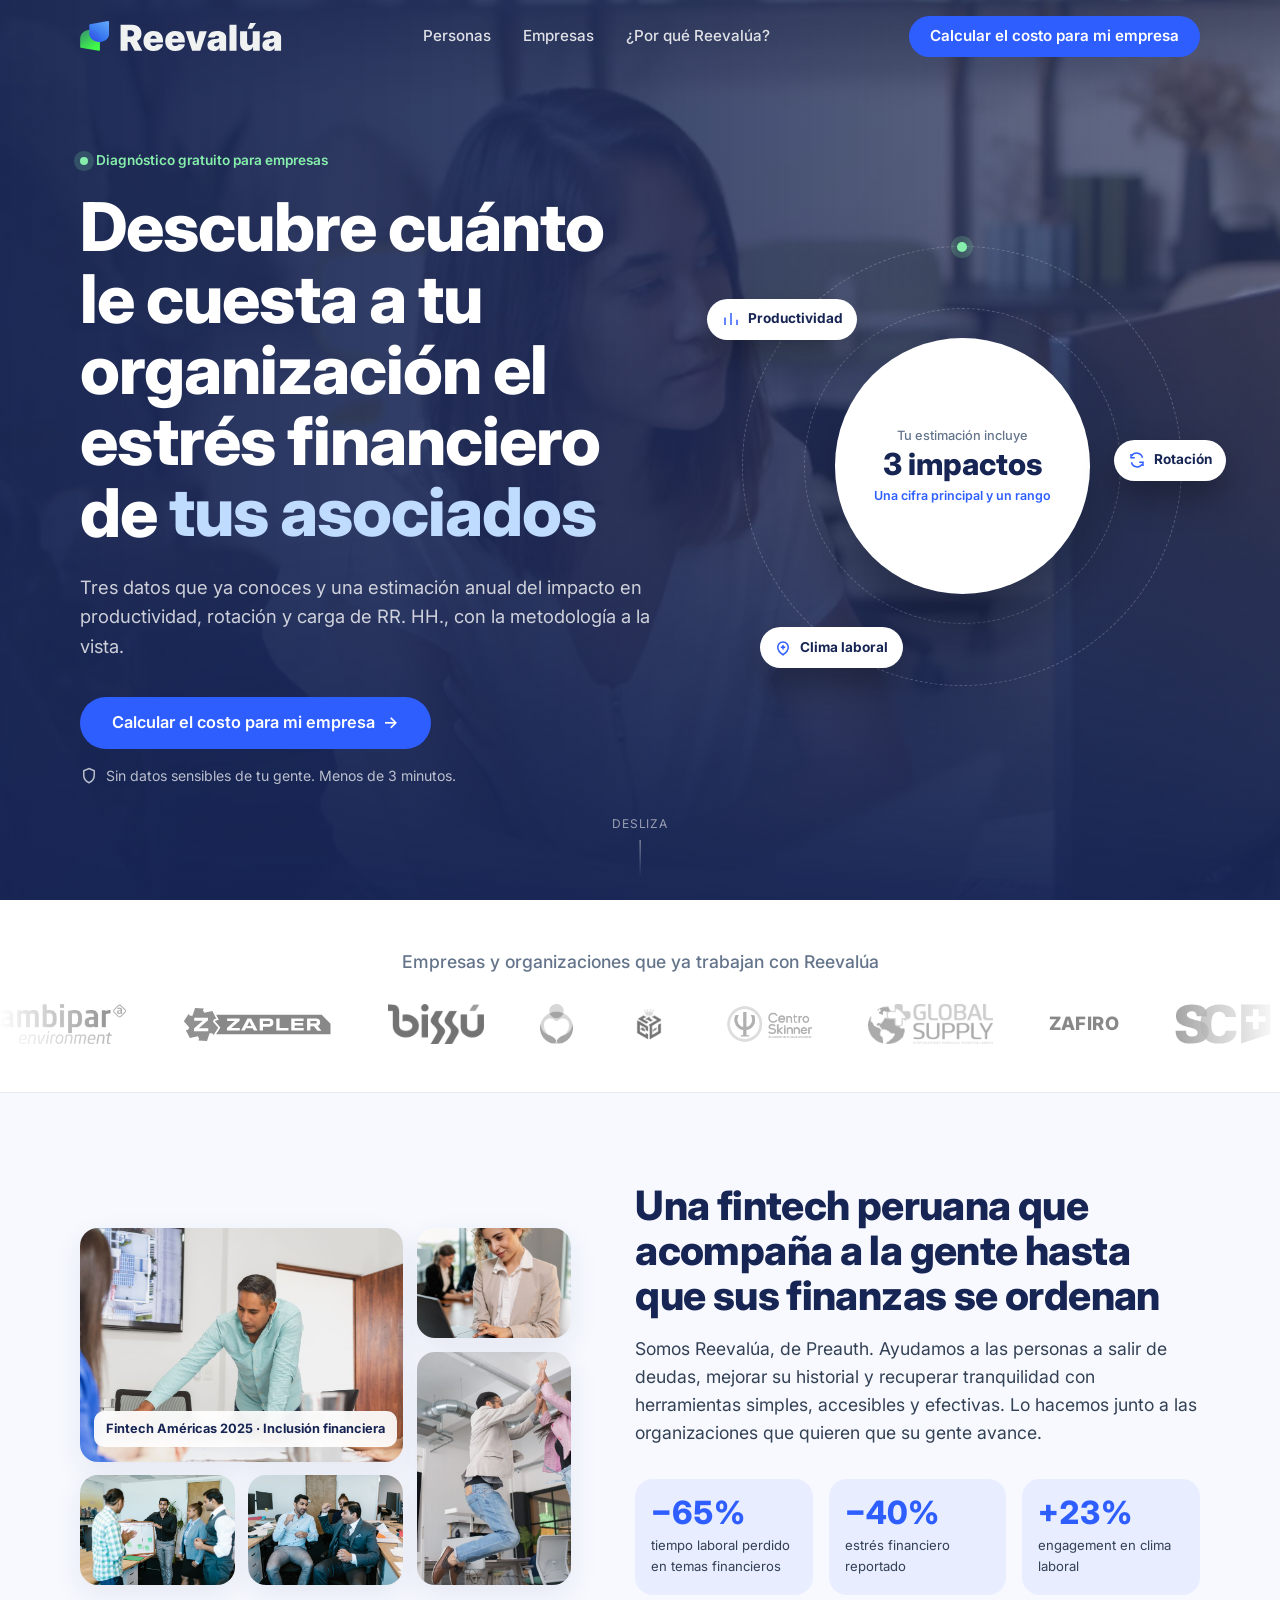
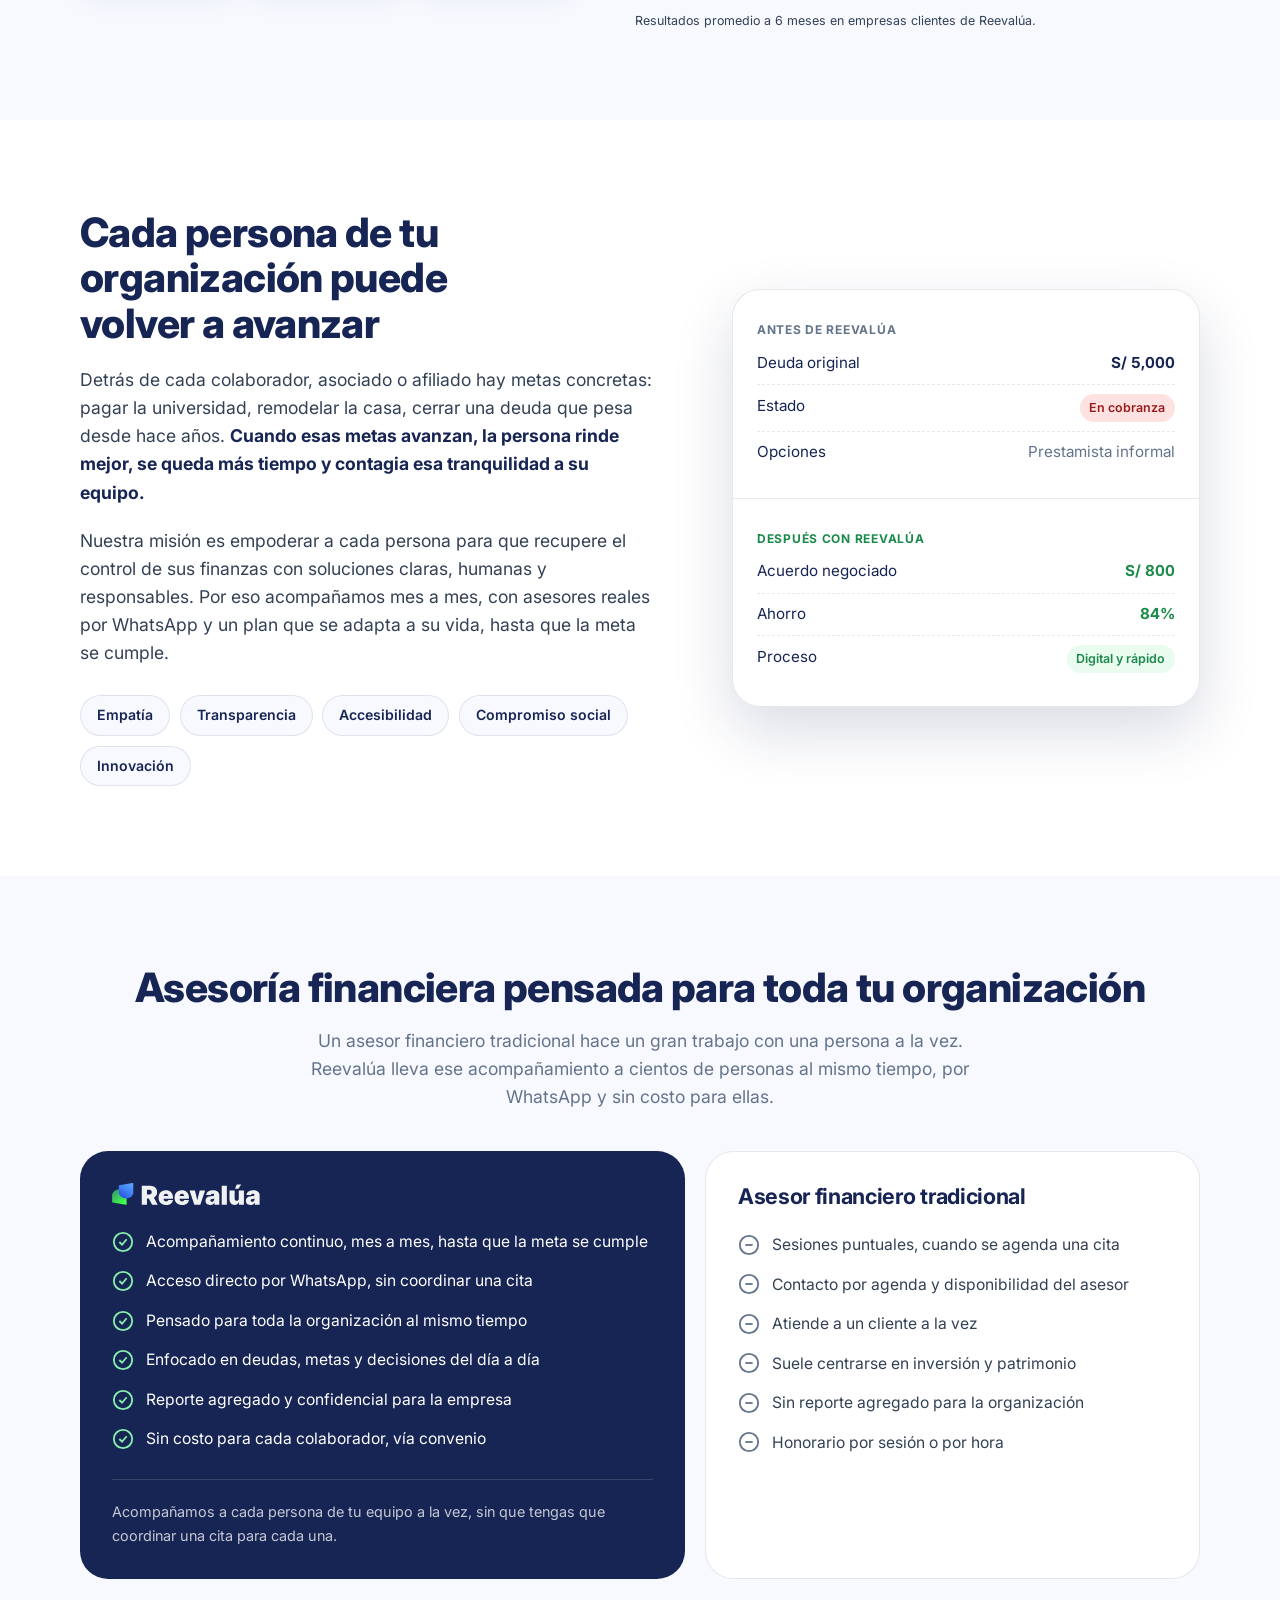
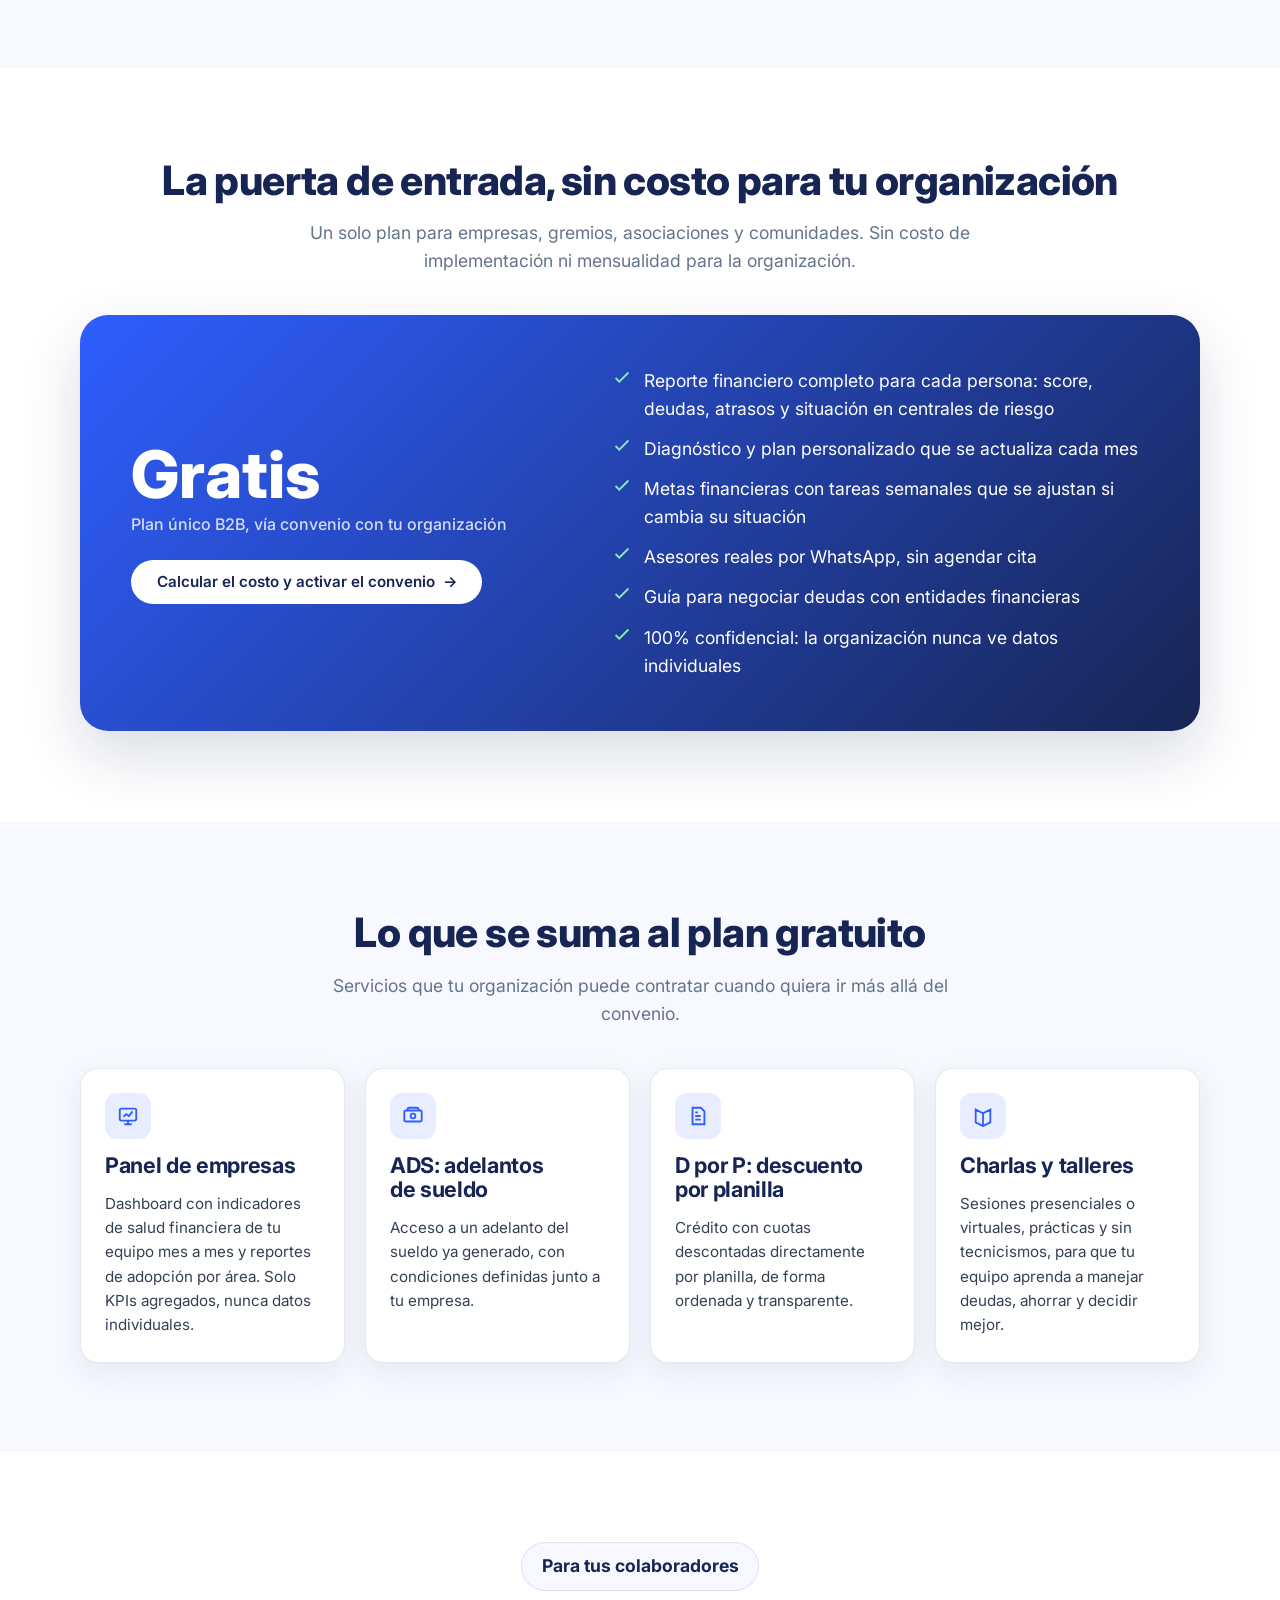
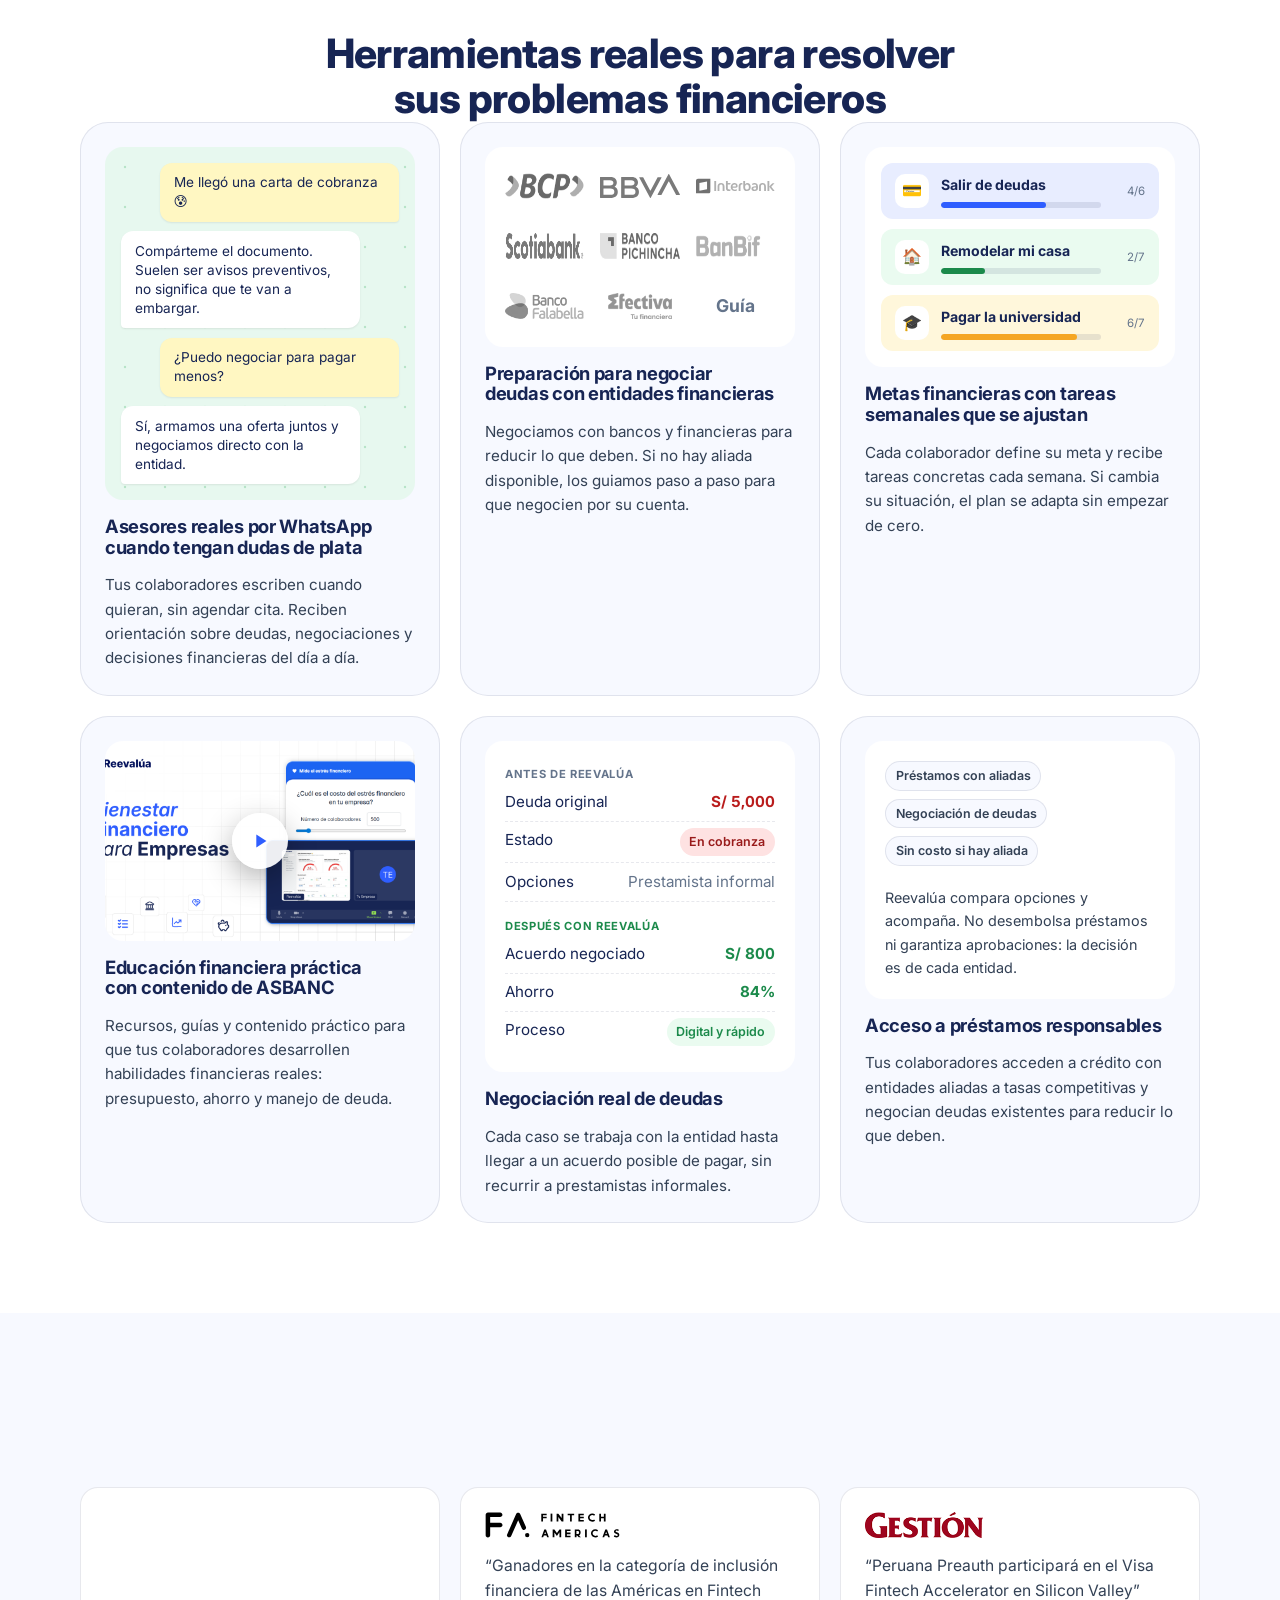
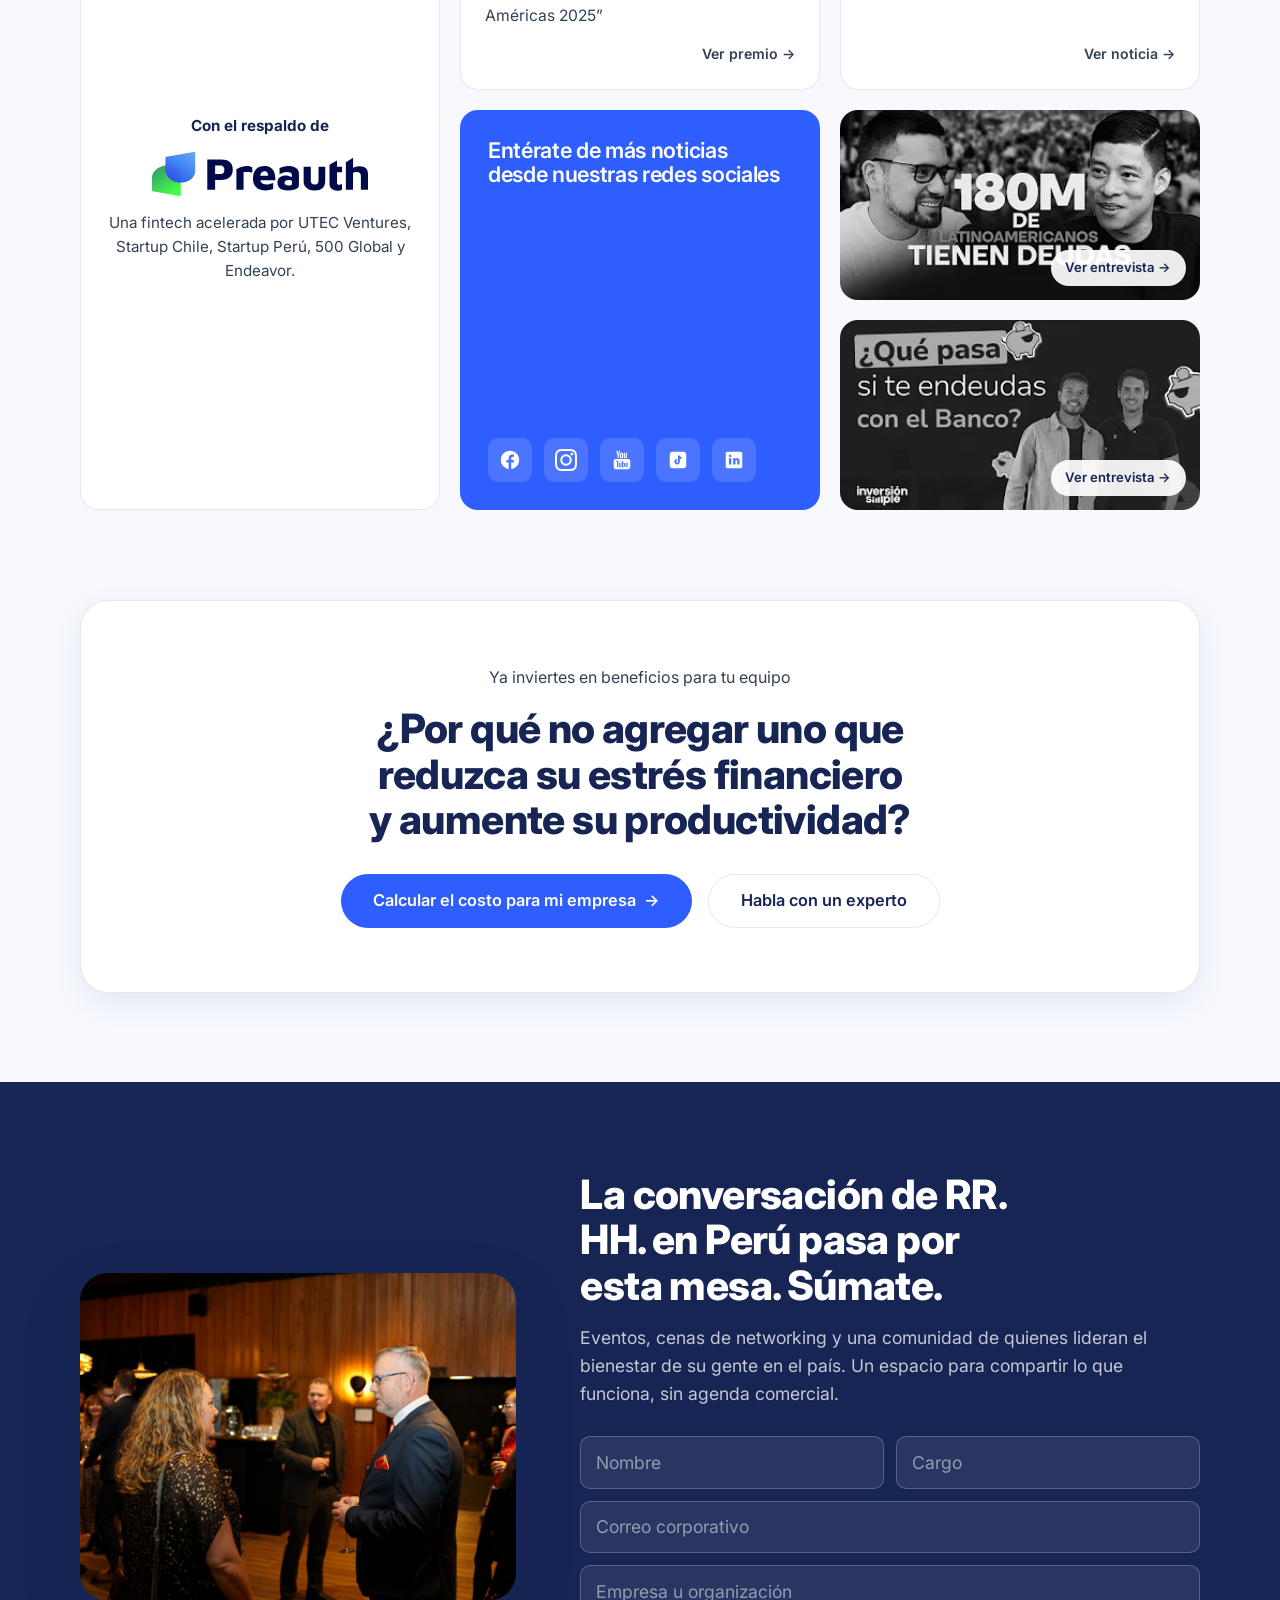
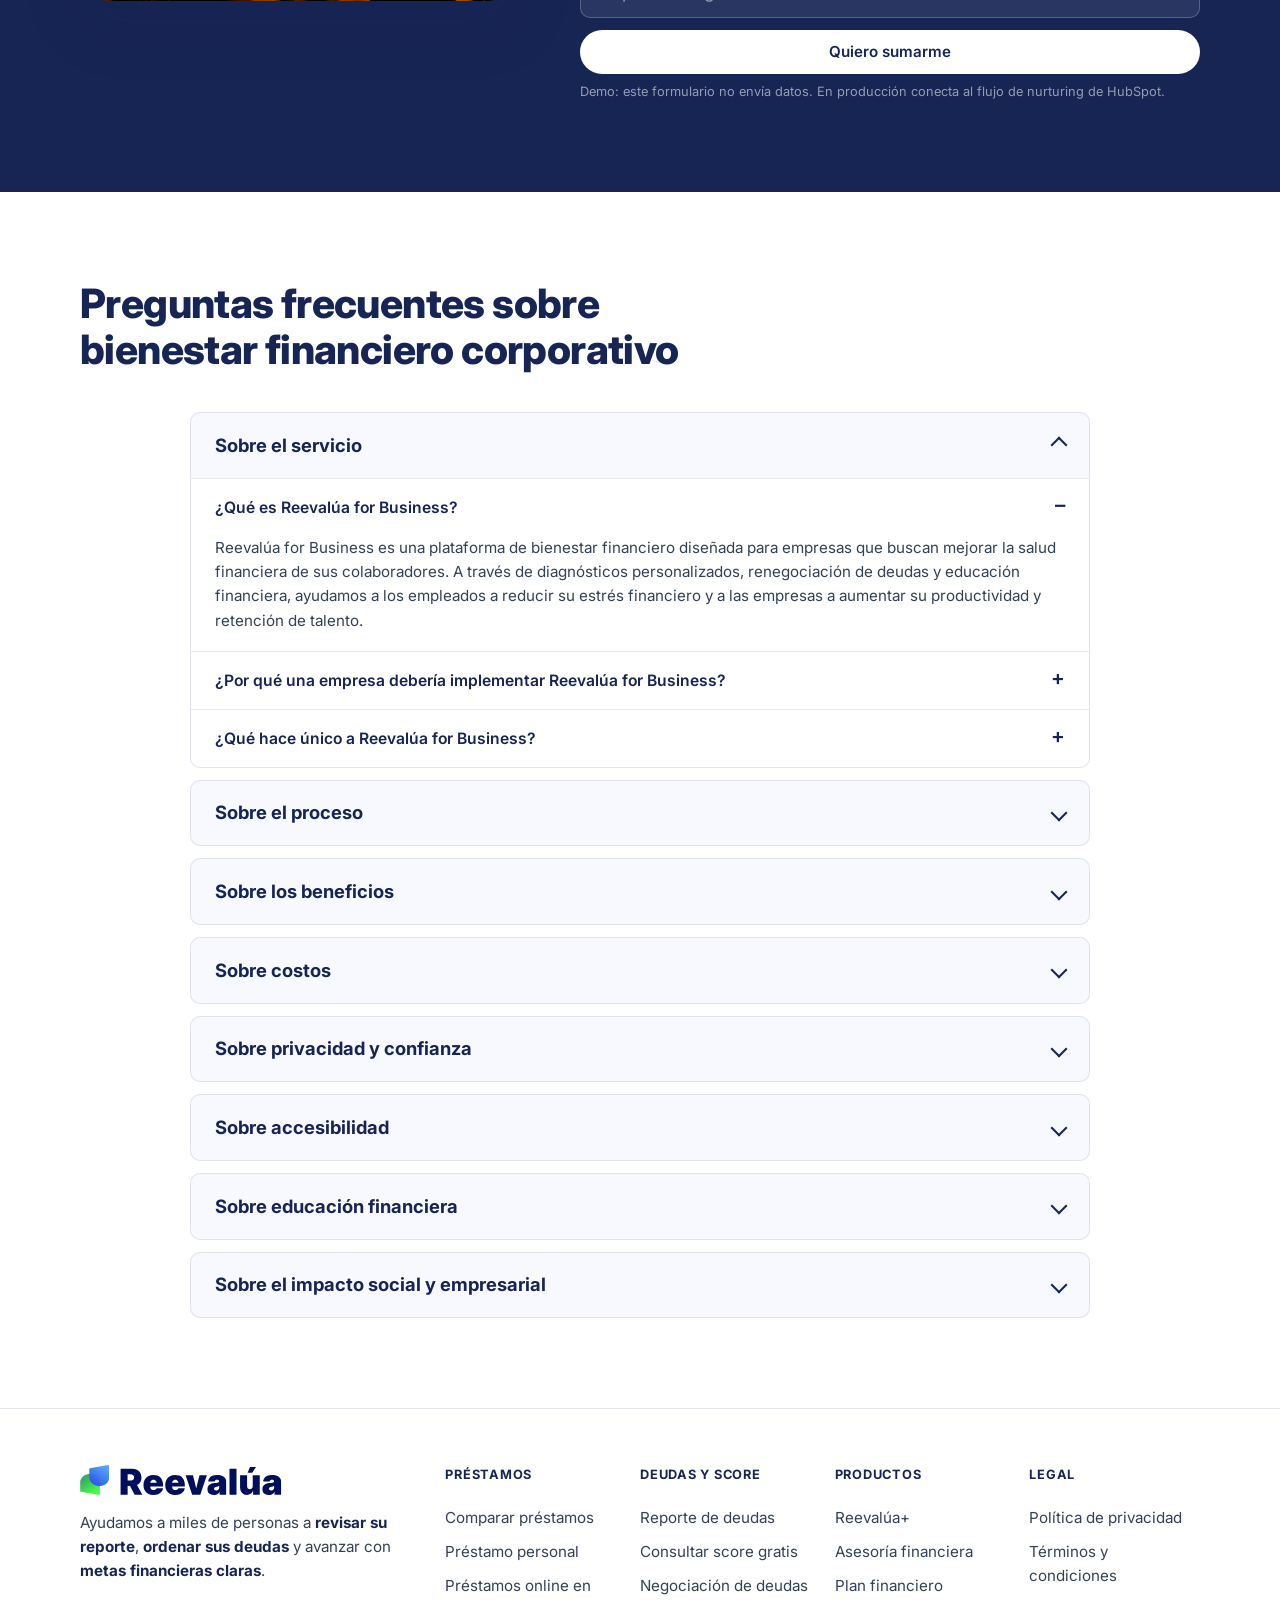
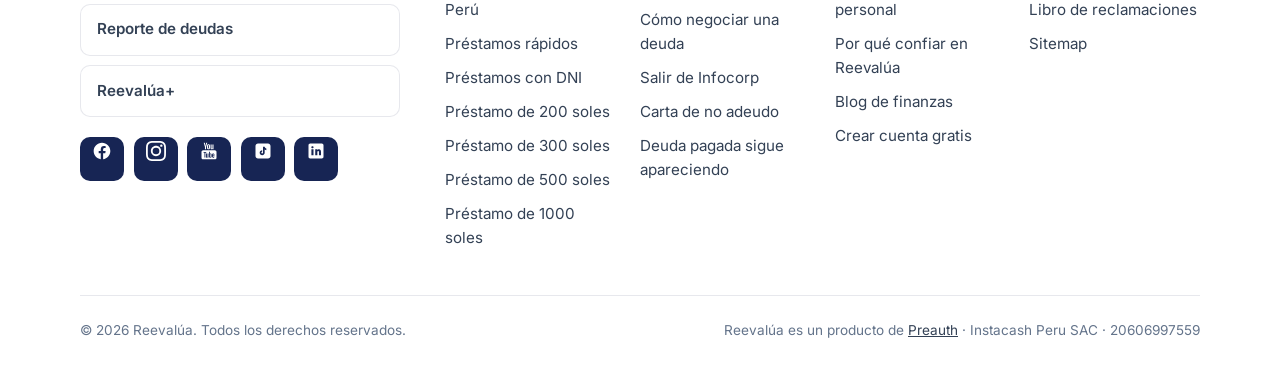
==== commit 851586a0: "Copy: diagnóstico gratuito, chip Clima laboral, PwC sin refuerzo de origen, rango de costo en vez de" ====
--- a/index.html
+++ b/index.html
@@ -275,7 +275,7 @@
   <div class="container hero__inner">
     <div class="hero__grid">
       <div>
-        <span class="hero__kicker">Calculadora gratuita para organizaciones</span>
+        <span class="hero__kicker">Diagnóstico gratuito para empresas</span>
         <h1>Descubre cuánto le cuesta a tu organización el estrés financiero de <span class="rot"><span class="rot__w" id="rot">tus colaboradores</span></span></h1>
         <p class="hero__sub">Tres datos que ya conoces y una estimación anual del impacto en productividad, rotación y carga de RR. HH., con la metodología a la vista.</p>
         <div class="hero__cta">
@@ -298,7 +298,7 @@
         </div>
         <span class="chip chip--1"><svg viewBox="0 0 24 24" fill="none" stroke="currentColor" stroke-width="2"><path d="M4 20V10M12 20V4M20 20v-7"/></svg>Productividad</span>
         <span class="chip chip--2"><svg viewBox="0 0 24 24" fill="none" stroke="currentColor" stroke-width="2"><path d="M4 4v5h5M20 20v-5h-5"/><path d="M4.6 15a8 8 0 0 0 14.5 2.5M19.4 9a8 8 0 0 0-14.5-2.5"/></svg>Rotación</span>
-        <span class="chip chip--3"><svg viewBox="0 0 24 24" fill="none" stroke="currentColor" stroke-width="2"><circle cx="12" cy="12" r="8.5"/><path d="M12 7.5V12l3 2"/></svg>RR. HH.</span>
+        <span class="chip chip--3"><svg viewBox="0 0 24 24" fill="none" stroke="currentColor" stroke-width="2"><path d="M12 21s-7-4.6-7-10a7 7 0 0 1 14 0c0 5.4-7 10-7 10z"/><path d="M9 11h6M12 8v6"/></svg>Clima laboral</span>
       </div>
     </div>
   </div>
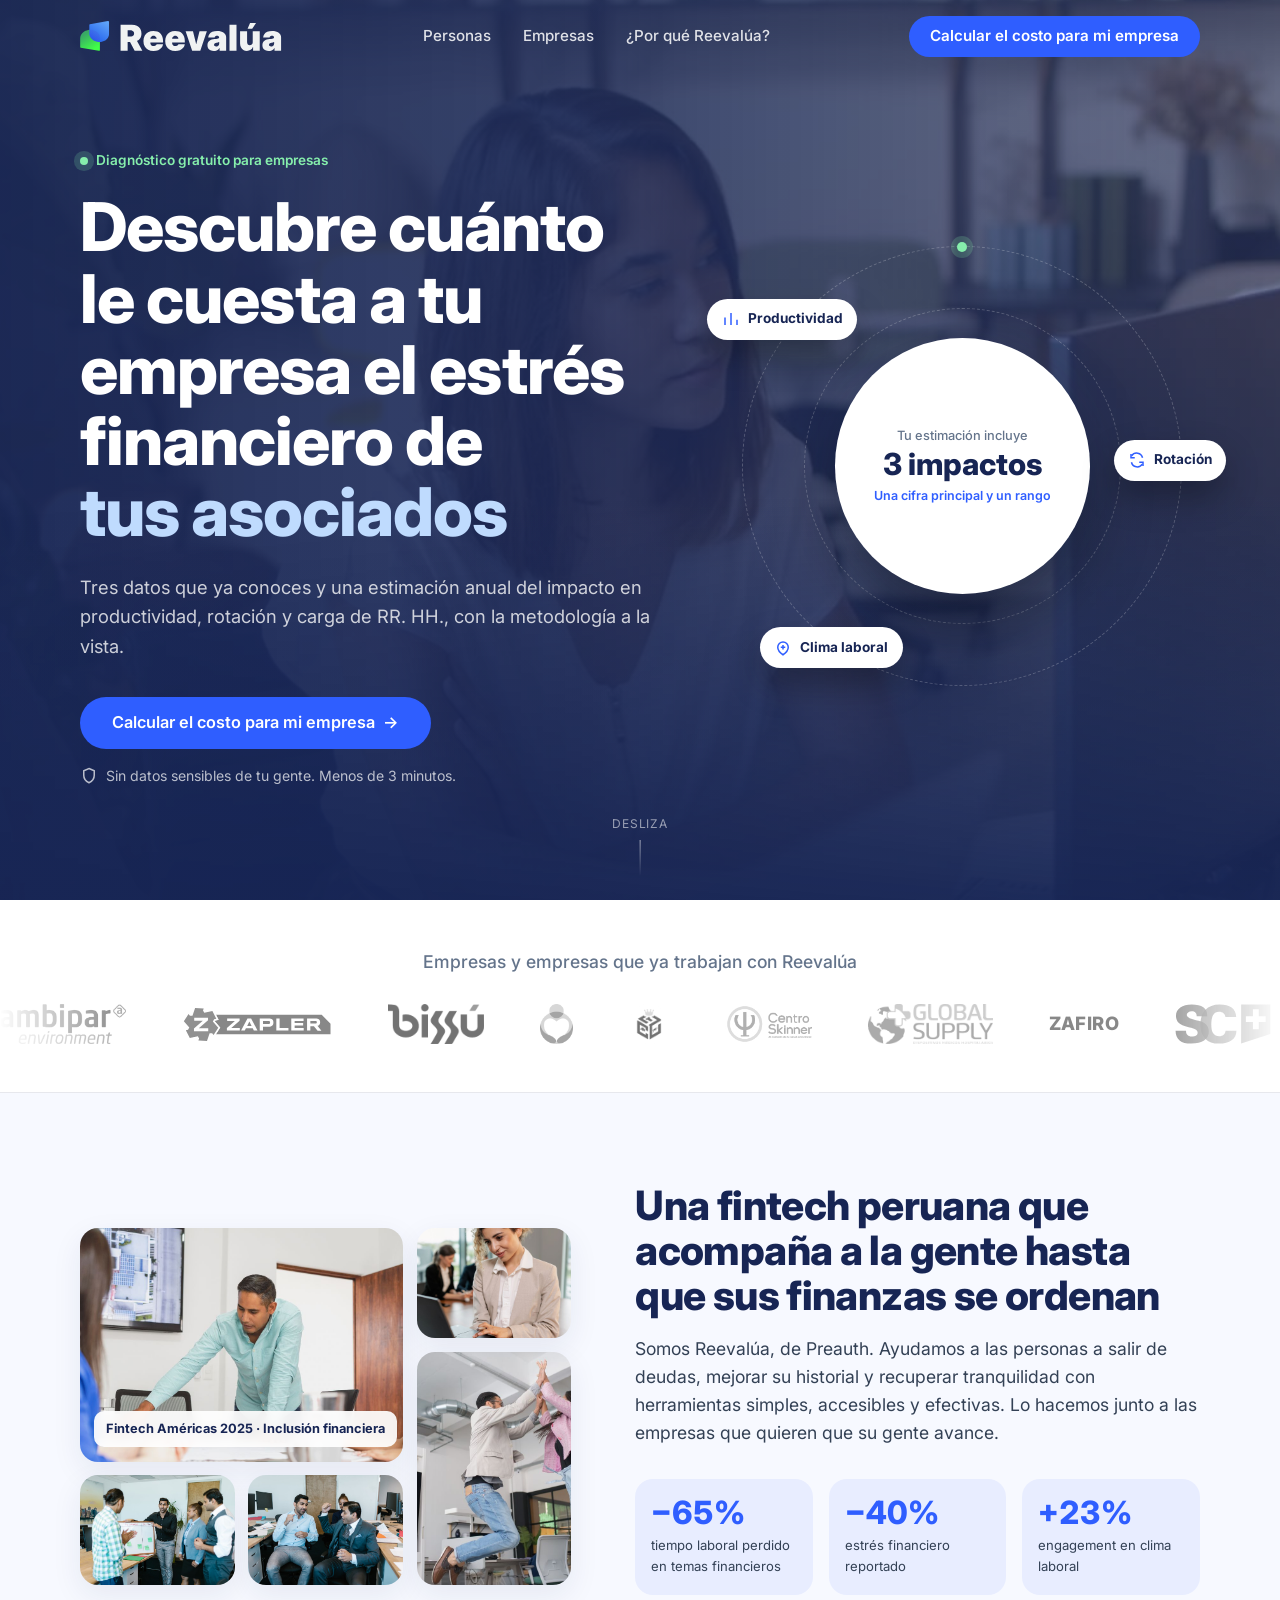
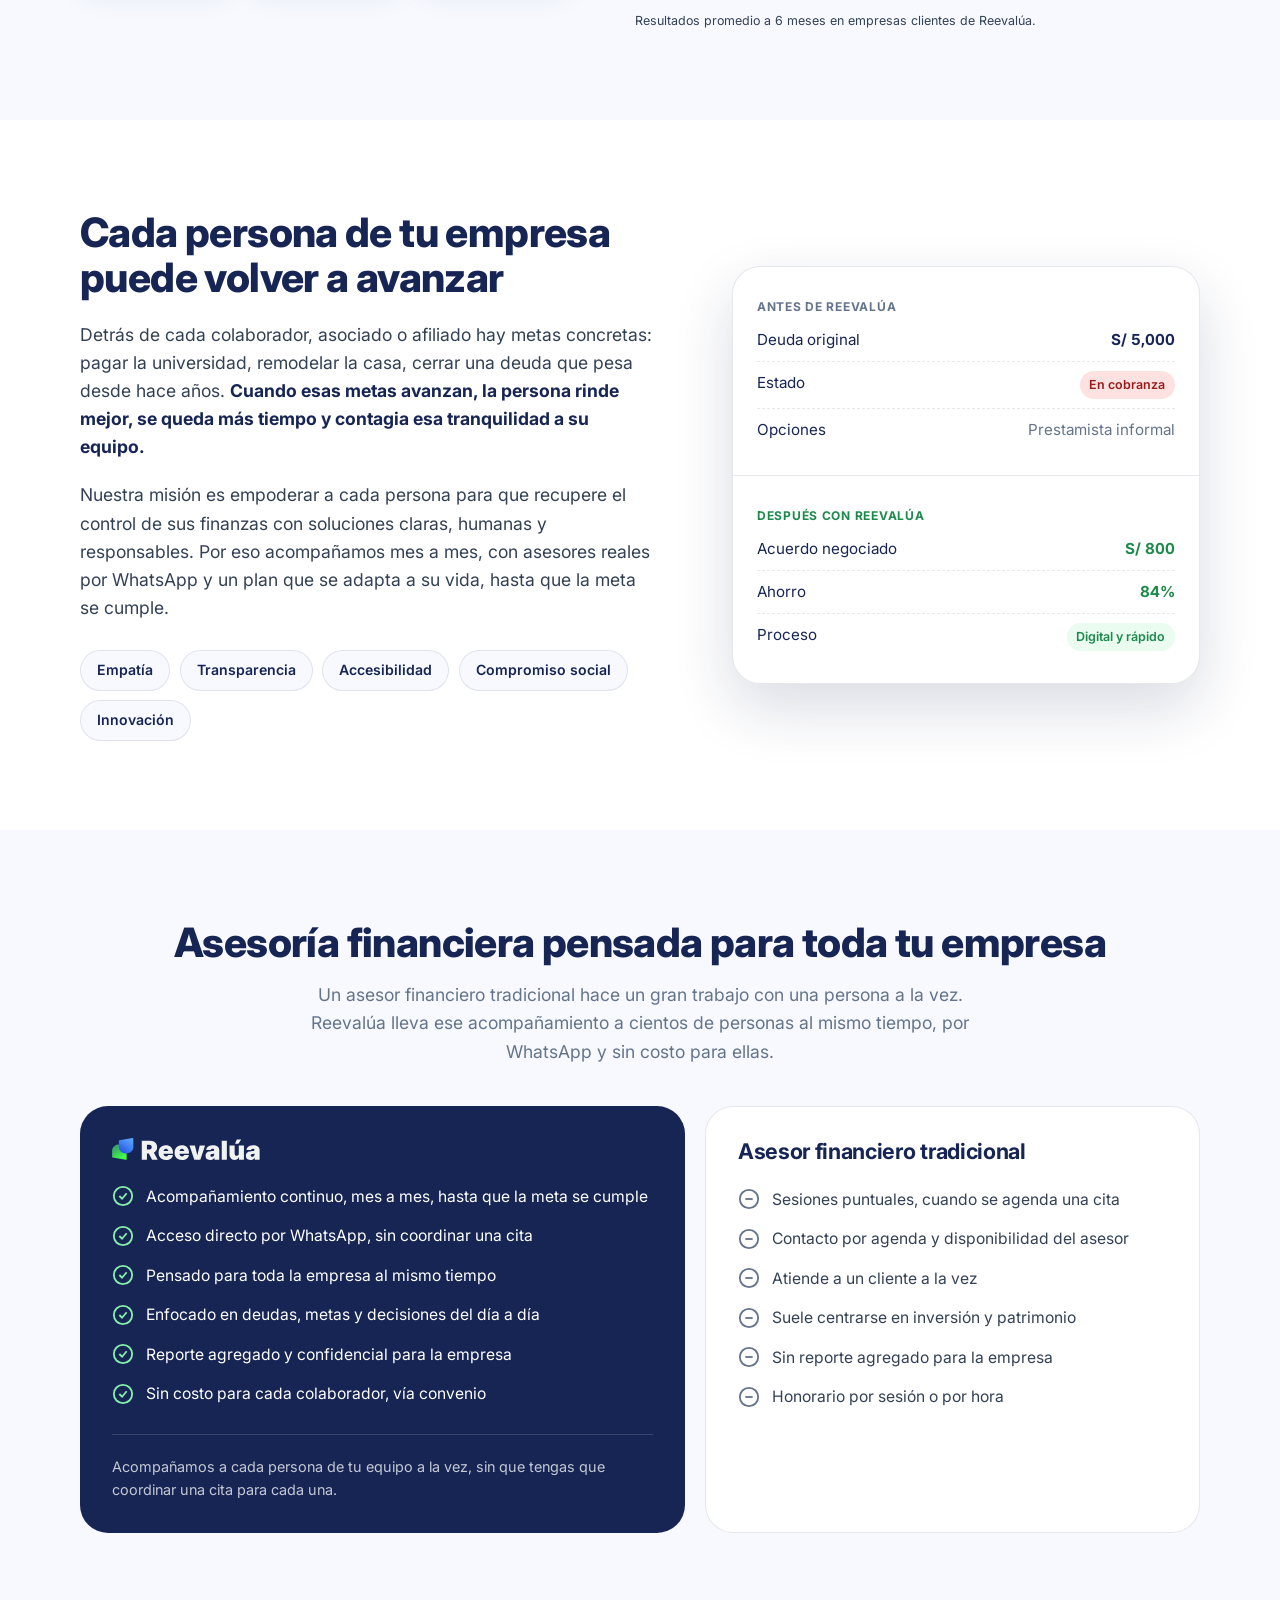
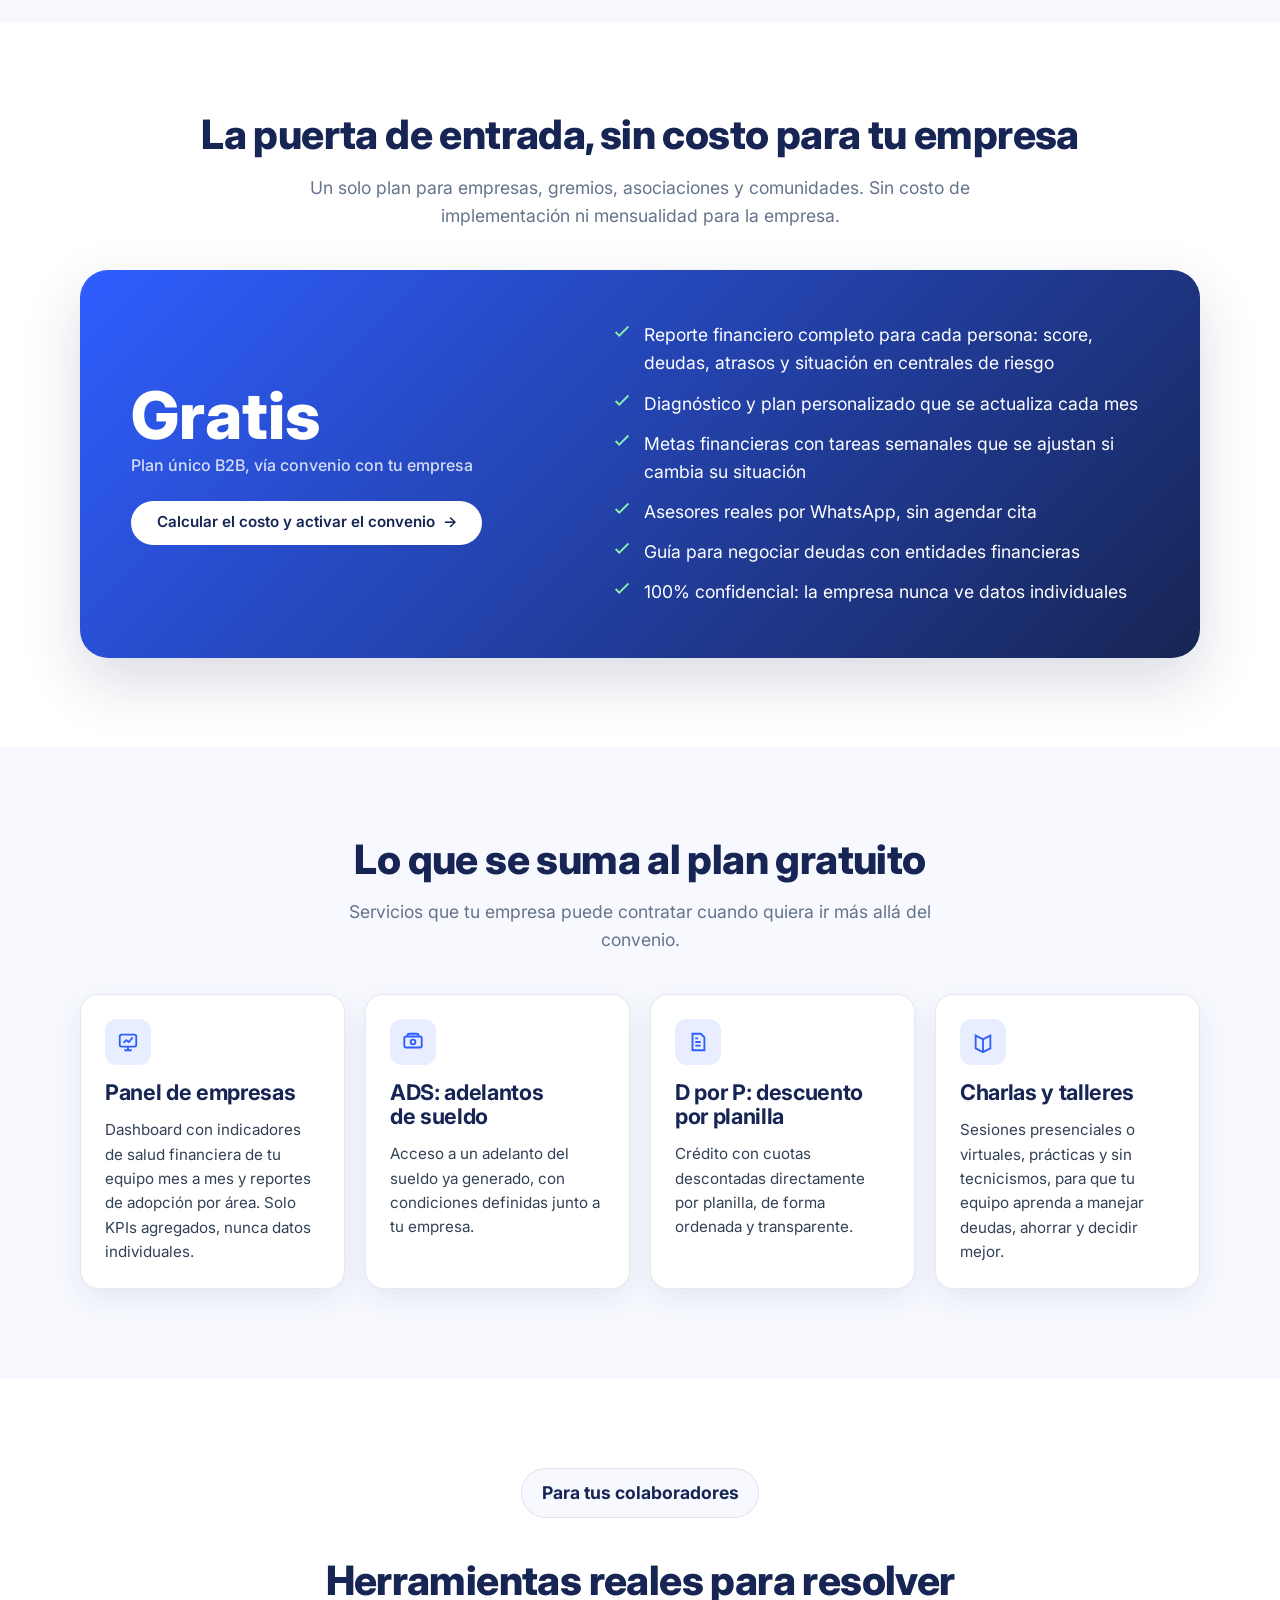
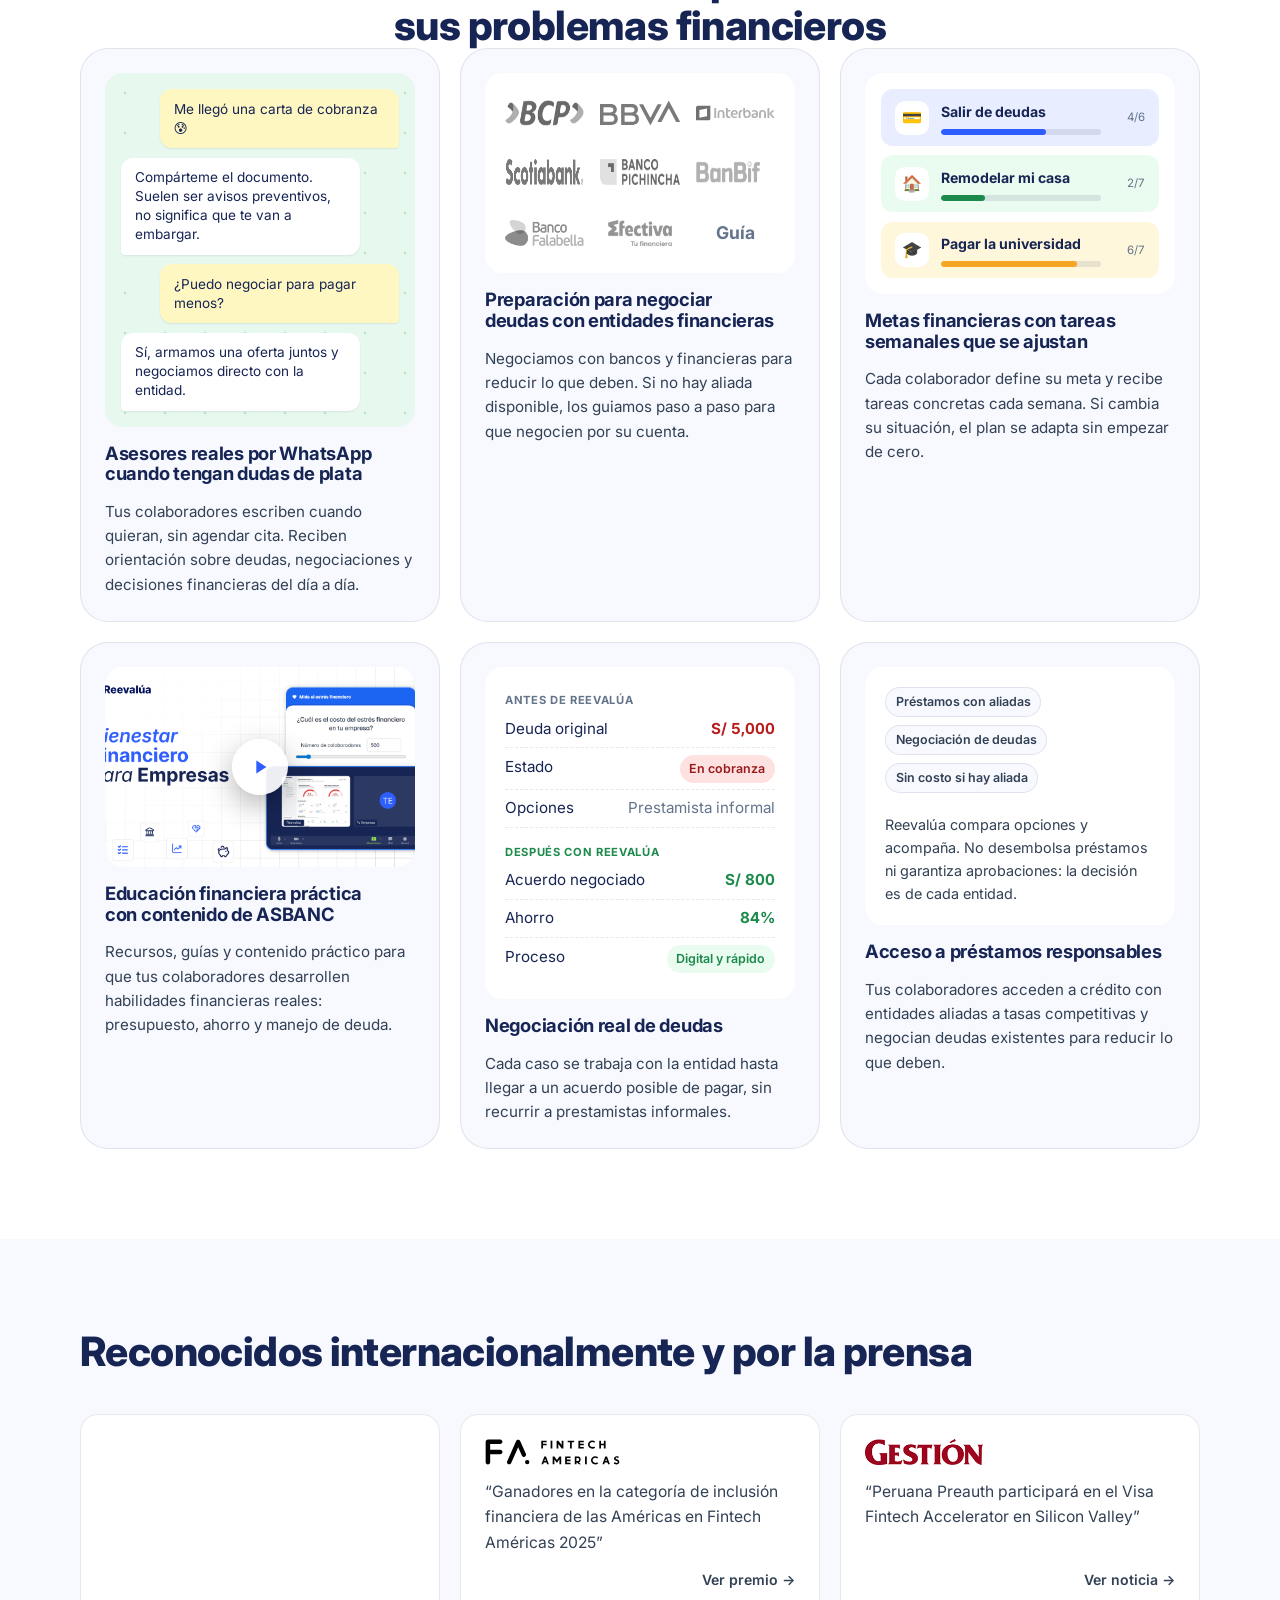
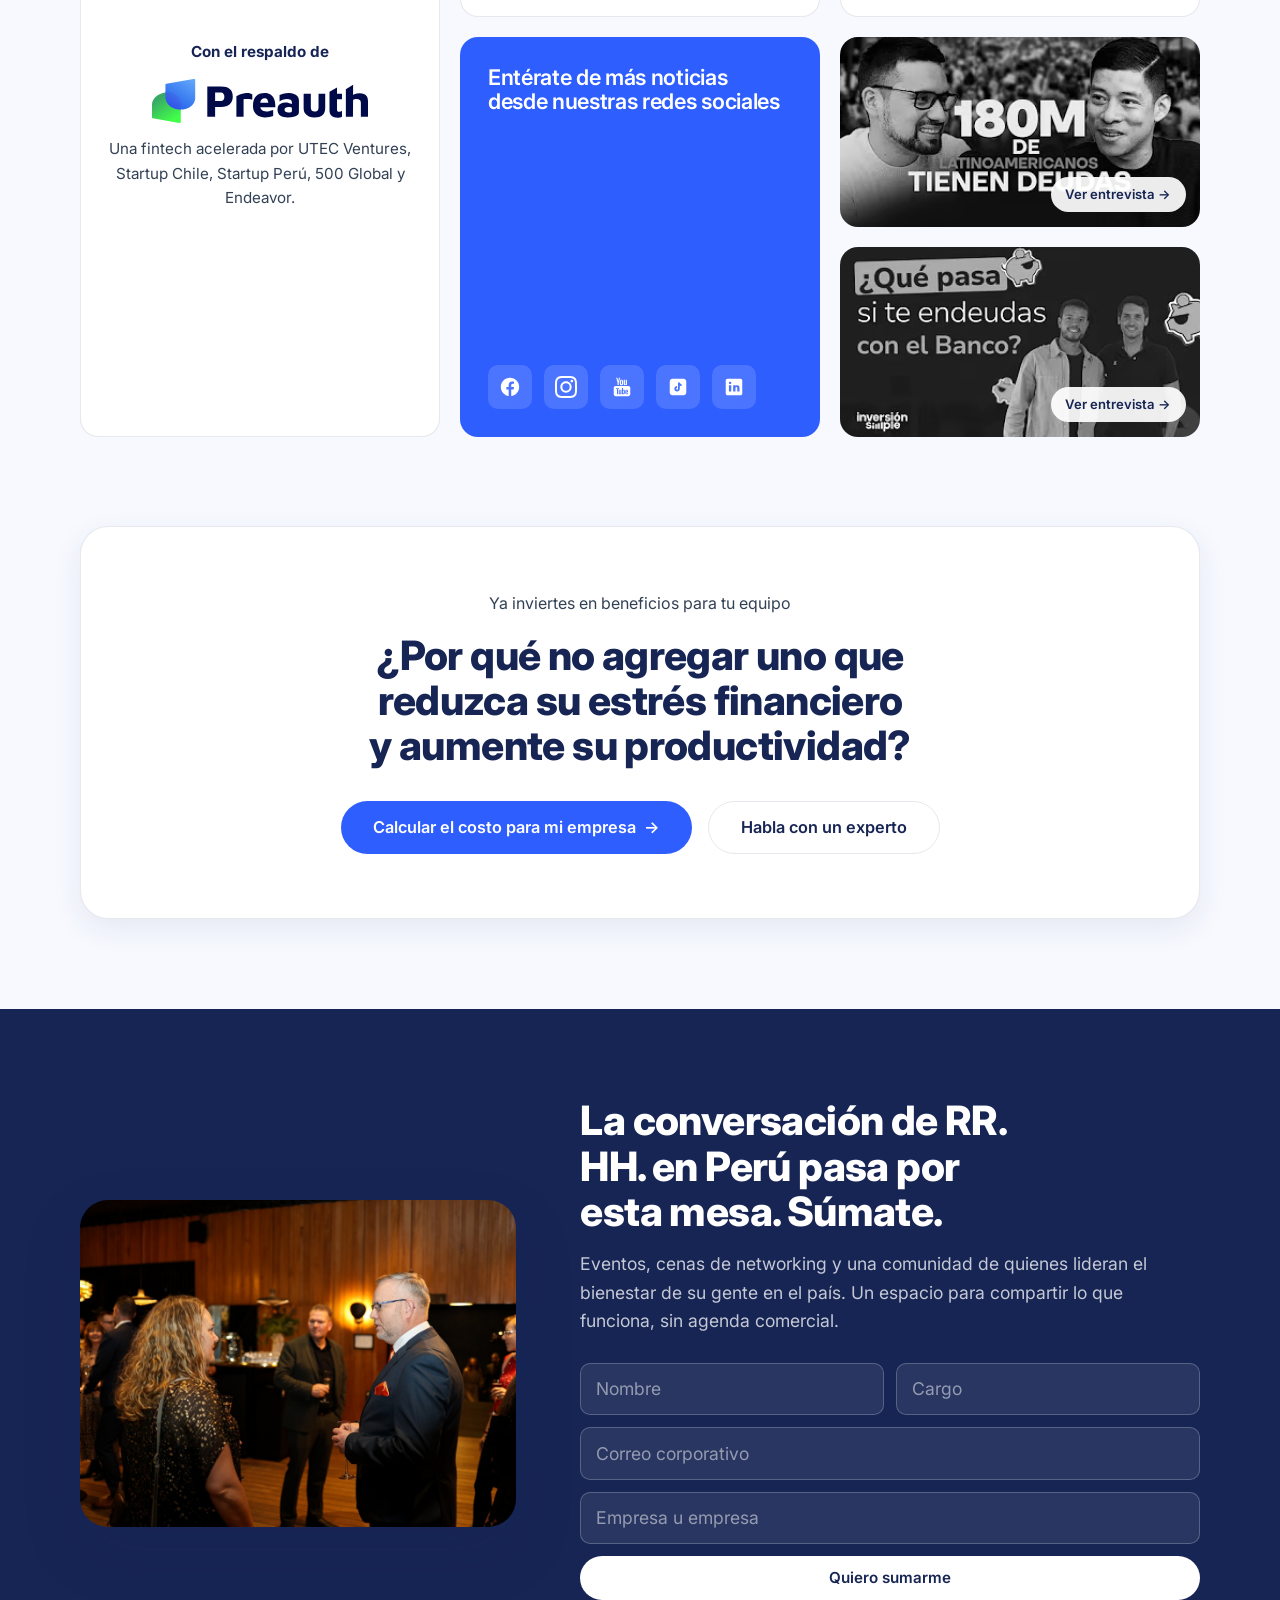
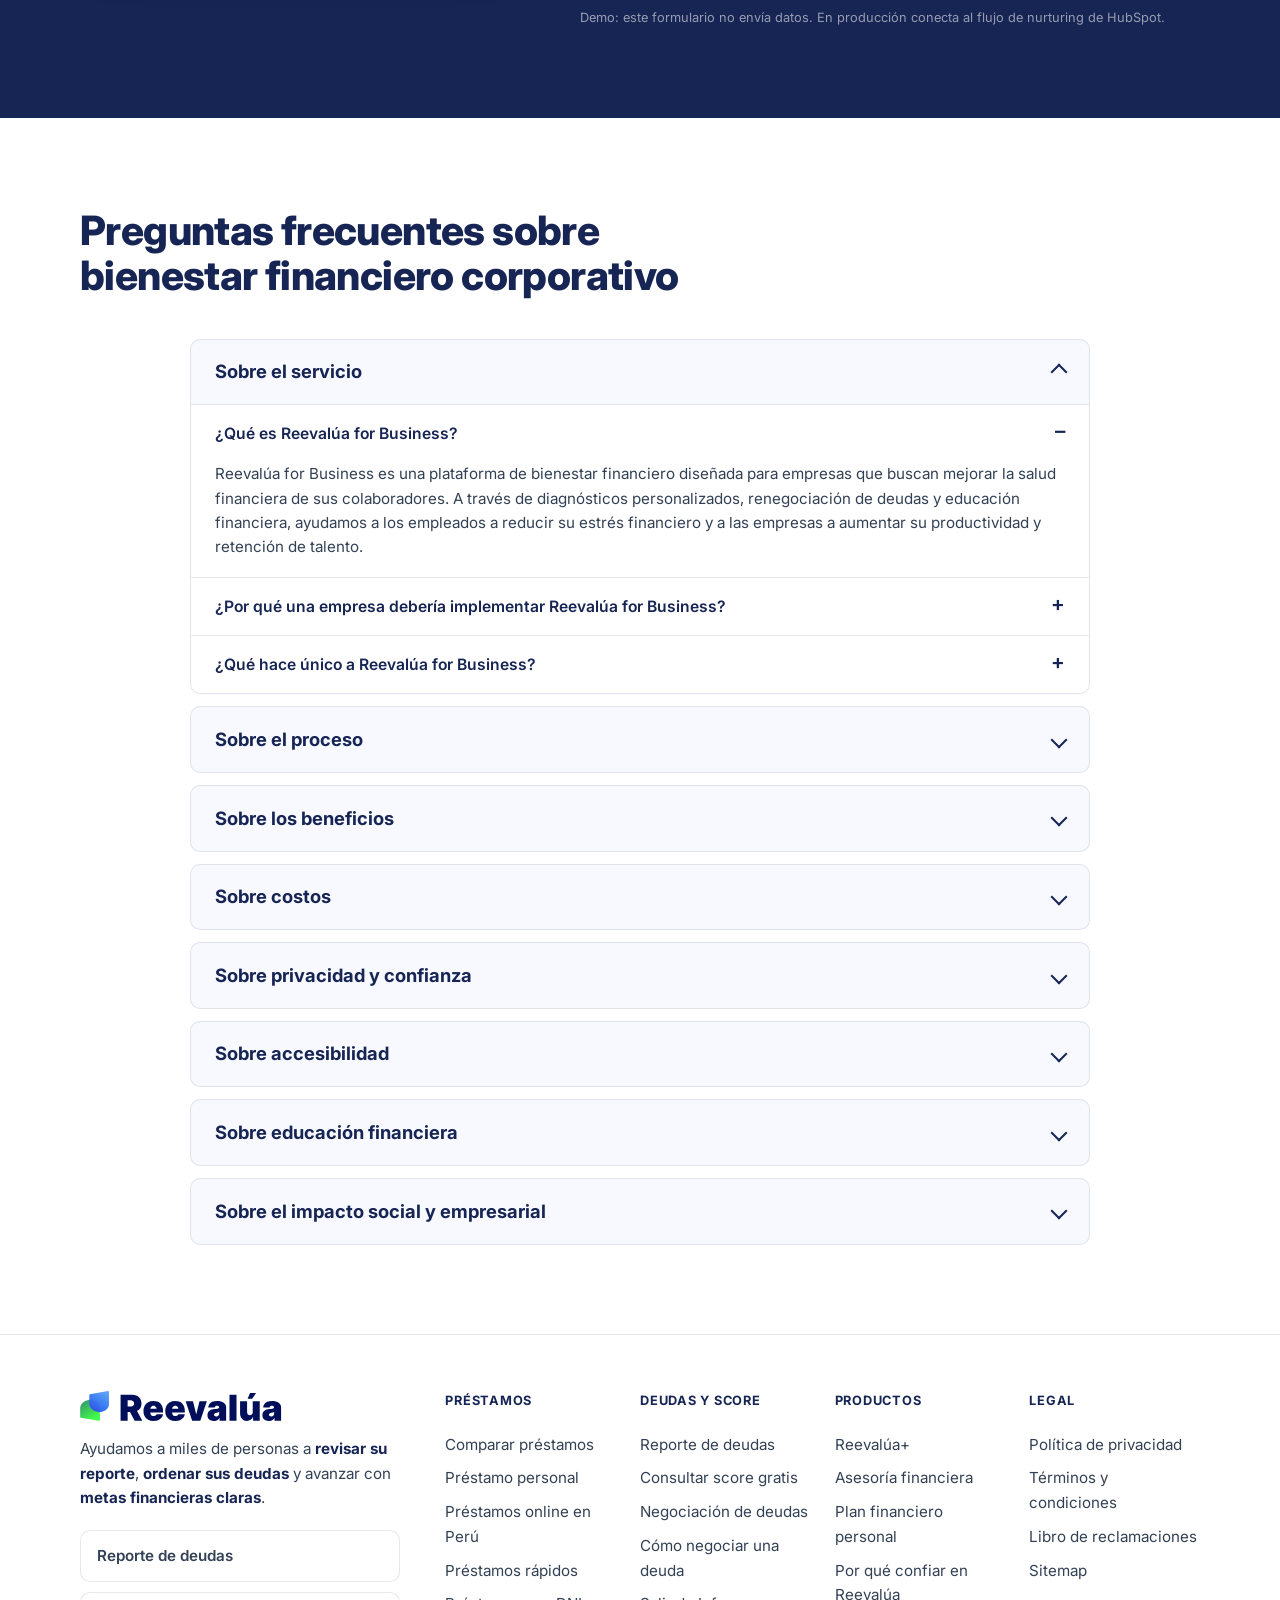
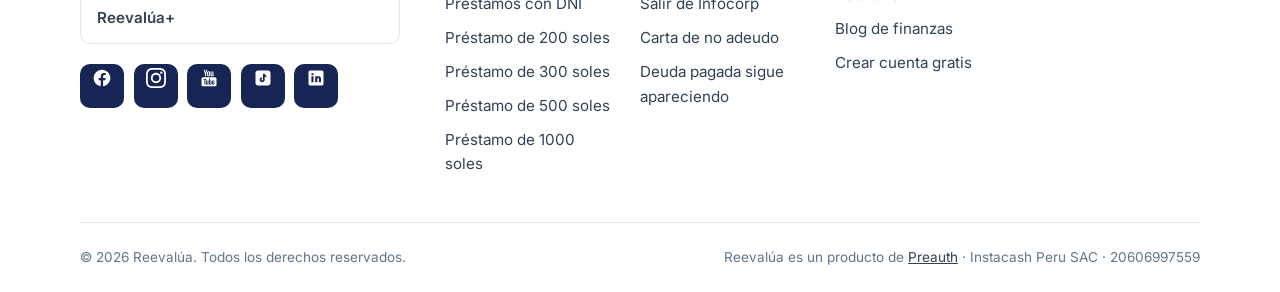
==== commit dfd68fb6: "Copy: organización → empresa en toda la landing y la calculadora" ====
--- a/index.html
+++ b/index.html
@@ -4,7 +4,7 @@
 <meta charset="utf-8">
 <meta name="viewport" content="width=device-width, initial-scale=1">
 <title>Reevalúa Empresas</title>
-<meta name="description" content="Descubre cuánto le cuesta a tu organización el estrés financiero de su gente y cómo Reevalúa acompaña a cada persona, sin costo para la empresa.">
+<meta name="description" content="Descubre cuánto le cuesta a tu empresa el estrés financiero de su gente y cómo Reevalúa acompaña a cada persona, sin costo para la empresa.">
 <link rel="icon" href="assets/real/logo-reevalua.svg">
 <link rel="preconnect" href="https://fonts.googleapis.com">
 <link rel="preconnect" href="https://fonts.gstatic.com" crossorigin>
@@ -276,7 +276,7 @@
     <div class="hero__grid">
       <div>
         <span class="hero__kicker">Diagnóstico gratuito para empresas</span>
-        <h1>Descubre cuánto le cuesta a tu organización el estrés financiero de <span class="rot"><span class="rot__w" id="rot">tus colaboradores</span></span></h1>
+        <h1>Descubre cuánto le cuesta a tu empresa el estrés financiero de <span class="rot"><span class="rot__w" id="rot">tus colaboradores</span></span></h1>
         <p class="hero__sub">Tres datos que ya conoces y una estimación anual del impacto en productividad, rotación y carga de RR. HH., con la metodología a la vista.</p>
         <div class="hero__cta">
           <a class="btn btn--primary btn--lg" href="calculadora.html">Calcular el costo para mi empresa <span class="arrow">→</span></a>
@@ -308,7 +308,7 @@
 <!-- ================= LOGOS ================= -->
 <section class="logos">
   <div class="container">
-    <p class="reveal">Empresas y organizaciones que ya trabajan con Reevalúa</p>
+    <p class="reveal">Empresas y empresas que ya trabajan con Reevalúa</p>
   </div>
   <div class="marquee reveal" data-delay="1">
     <div class="marquee__track" id="marquee-track">
@@ -340,7 +340,7 @@
     </div>
     <div class="reveal" data-delay="2">
       <h2>Una fintech peruana que acompaña a la gente hasta que sus finanzas se ordenan</h2>
-      <p>Somos Reevalúa, de Preauth. Ayudamos a las personas a salir de deudas, mejorar su historial y recuperar tranquilidad con herramientas simples, accesibles y efectivas. Lo hacemos junto a las organizaciones que quieren que su gente avance.</p>
+      <p>Somos Reevalúa, de Preauth. Ayudamos a las personas a salir de deudas, mejorar su historial y recuperar tranquilidad con herramientas simples, accesibles y efectivas. Lo hacemos junto a las empresas que quieren que su gente avance.</p>
       <div class="stats">
         <div class="stat-card"><b>−65%</b><span>tiempo laboral perdido en temas financieros</span></div>
         <div class="stat-card"><b>−40%</b><span>estrés financiero reportado</span></div>
@@ -355,7 +355,7 @@
 <section class="section vision">
   <div class="container vision__wrap">
     <div class="reveal">
-      <h2>Cada persona de tu organización puede volver a avanzar</h2>
+      <h2>Cada persona de tu empresa puede volver a avanzar</h2>
       <p>Detrás de cada colaborador, asociado o afiliado hay metas concretas: pagar la universidad, remodelar la casa, cerrar una deuda que pesa desde hace años. <strong>Cuando esas metas avanzan, la persona rinde mejor, se queda más tiempo y contagia esa tranquilidad a su equipo.</strong></p>
       <p>Nuestra misión es empoderar a cada persona para que recupere el control de sus finanzas con soluciones claras, humanas y responsables. Por eso acompañamos mes a mes, con asesores reales por WhatsApp y un plan que se adapta a su vida, hasta que la meta se cumple.</p>
       <div class="values" aria-label="Valores de marca">
@@ -383,7 +383,7 @@
 <section class="section" id="comparativa">
   <div class="container">
     <div class="center reveal">
-      <h2>Asesoría financiera pensada para toda tu organización</h2>
+      <h2>Asesoría financiera pensada para toda tu empresa</h2>
       <p class="lead">Un asesor financiero tradicional hace un gran trabajo con una persona a la vez. Reevalúa lleva ese acompañamiento a cientos de personas al mismo tiempo, por WhatsApp y sin costo para ellas.</p>
     </div>
     <div class="compare">
@@ -392,7 +392,7 @@
         <ul>
           <li><svg viewBox="0 0 24 24" fill="none" stroke="currentColor" stroke-width="2"><circle cx="12" cy="12" r="10"/><path d="M8 12l3 3 5-6"/></svg>Acompañamiento continuo, mes a mes, hasta que la meta se cumple</li>
           <li><svg viewBox="0 0 24 24" fill="none" stroke="currentColor" stroke-width="2"><circle cx="12" cy="12" r="10"/><path d="M8 12l3 3 5-6"/></svg>Acceso directo por WhatsApp, sin coordinar una cita</li>
-          <li><svg viewBox="0 0 24 24" fill="none" stroke="currentColor" stroke-width="2"><circle cx="12" cy="12" r="10"/><path d="M8 12l3 3 5-6"/></svg>Pensado para toda la organización al mismo tiempo</li>
+          <li><svg viewBox="0 0 24 24" fill="none" stroke="currentColor" stroke-width="2"><circle cx="12" cy="12" r="10"/><path d="M8 12l3 3 5-6"/></svg>Pensado para toda la empresa al mismo tiempo</li>
           <li><svg viewBox="0 0 24 24" fill="none" stroke="currentColor" stroke-width="2"><circle cx="12" cy="12" r="10"/><path d="M8 12l3 3 5-6"/></svg>Enfocado en deudas, metas y decisiones del día a día</li>
           <li><svg viewBox="0 0 24 24" fill="none" stroke="currentColor" stroke-width="2"><circle cx="12" cy="12" r="10"/><path d="M8 12l3 3 5-6"/></svg>Reporte agregado y confidencial para la empresa</li>
           <li><svg viewBox="0 0 24 24" fill="none" stroke="currentColor" stroke-width="2"><circle cx="12" cy="12" r="10"/><path d="M8 12l3 3 5-6"/></svg>Sin costo para cada colaborador, vía convenio</li>
@@ -406,7 +406,7 @@
           <li><svg viewBox="0 0 24 24" fill="none" stroke="currentColor" stroke-width="2"><circle cx="12" cy="12" r="10"/><path d="M8 12h8"/></svg>Contacto por agenda y disponibilidad del asesor</li>
           <li><svg viewBox="0 0 24 24" fill="none" stroke="currentColor" stroke-width="2"><circle cx="12" cy="12" r="10"/><path d="M8 12h8"/></svg>Atiende a un cliente a la vez</li>
           <li><svg viewBox="0 0 24 24" fill="none" stroke="currentColor" stroke-width="2"><circle cx="12" cy="12" r="10"/><path d="M8 12h8"/></svg>Suele centrarse en inversión y patrimonio</li>
-          <li><svg viewBox="0 0 24 24" fill="none" stroke="currentColor" stroke-width="2"><circle cx="12" cy="12" r="10"/><path d="M8 12h8"/></svg>Sin reporte agregado para la organización</li>
+          <li><svg viewBox="0 0 24 24" fill="none" stroke="currentColor" stroke-width="2"><circle cx="12" cy="12" r="10"/><path d="M8 12h8"/></svg>Sin reporte agregado para la empresa</li>
           <li><svg viewBox="0 0 24 24" fill="none" stroke="currentColor" stroke-width="2"><circle cx="12" cy="12" r="10"/><path d="M8 12h8"/></svg>Honorario por sesión o por hora</li>
         </ul>
       </div>
@@ -418,12 +418,12 @@
 <section class="section" id="plan" style="background:#fff;">
   <div class="container">
     <div class="center reveal">
-      <h2>La puerta de entrada, sin costo para tu organización</h2>
-      <p class="lead">Un solo plan para empresas, gremios, asociaciones y comunidades. Sin costo de implementación ni mensualidad para la organización.</p>
+      <h2>La puerta de entrada, sin costo para tu empresa</h2>
+      <p class="lead">Un solo plan para empresas, gremios, asociaciones y comunidades. Sin costo de implementación ni mensualidad para la empresa.</p>
     </div>
     <div class="plan reveal" data-delay="1" style="margin-top:2.5rem;">
       <div>
-        <div class="plan__price">Gratis<small>Plan único B2B, vía convenio con tu organización</small></div>
+        <div class="plan__price">Gratis<small>Plan único B2B, vía convenio con tu empresa</small></div>
         <a class="btn btn--light" href="calculadora.html">Calcular el costo y activar el convenio <span class="arrow">→</span></a>
       </div>
       <ul>
@@ -432,7 +432,7 @@
         <li><svg viewBox="0 0 24 24" fill="none" stroke="currentColor" stroke-width="2"><path d="M5 12l4 4L19 6"/></svg>Metas financieras con tareas semanales que se ajustan si cambia su situación</li>
         <li><svg viewBox="0 0 24 24" fill="none" stroke="currentColor" stroke-width="2"><path d="M5 12l4 4L19 6"/></svg>Asesores reales por WhatsApp, sin agendar cita</li>
         <li><svg viewBox="0 0 24 24" fill="none" stroke="currentColor" stroke-width="2"><path d="M5 12l4 4L19 6"/></svg>Guía para negociar deudas con entidades financieras</li>
-        <li><svg viewBox="0 0 24 24" fill="none" stroke="currentColor" stroke-width="2"><path d="M5 12l4 4L19 6"/></svg>100% confidencial: la organización nunca ve datos individuales</li>
+        <li><svg viewBox="0 0 24 24" fill="none" stroke="currentColor" stroke-width="2"><path d="M5 12l4 4L19 6"/></svg>100% confidencial: la empresa nunca ve datos individuales</li>
       </ul>
     </div>
   </div>
@@ -443,7 +443,7 @@
   <div class="container">
     <div class="center reveal">
       <h2>Lo que se suma al plan gratuito</h2>
-      <p class="lead">Servicios que tu organización puede contratar cuando quiera ir más allá del convenio.</p>
+      <p class="lead">Servicios que tu empresa puede contratar cuando quiera ir más allá del convenio.</p>
     </div>
     <div class="services">
       <div class="card service reveal" data-delay="1">
@@ -609,7 +609,7 @@
         <input type="text" placeholder="Nombre" required>
         <input type="text" placeholder="Cargo" required>
         <input type="email" class="full" placeholder="Correo corporativo" required>
-        <input type="text" class="full" placeholder="Empresa u organización" required>
+        <input type="text" class="full" placeholder="Empresa u empresa" required>
         <button class="btn btn--light btn--block full" type="submit">Quiero sumarme</button>
       </form>
       <p class="note">Demo: este formulario no envía datos. En producción conecta al flujo de nurturing de HubSpot.</p>
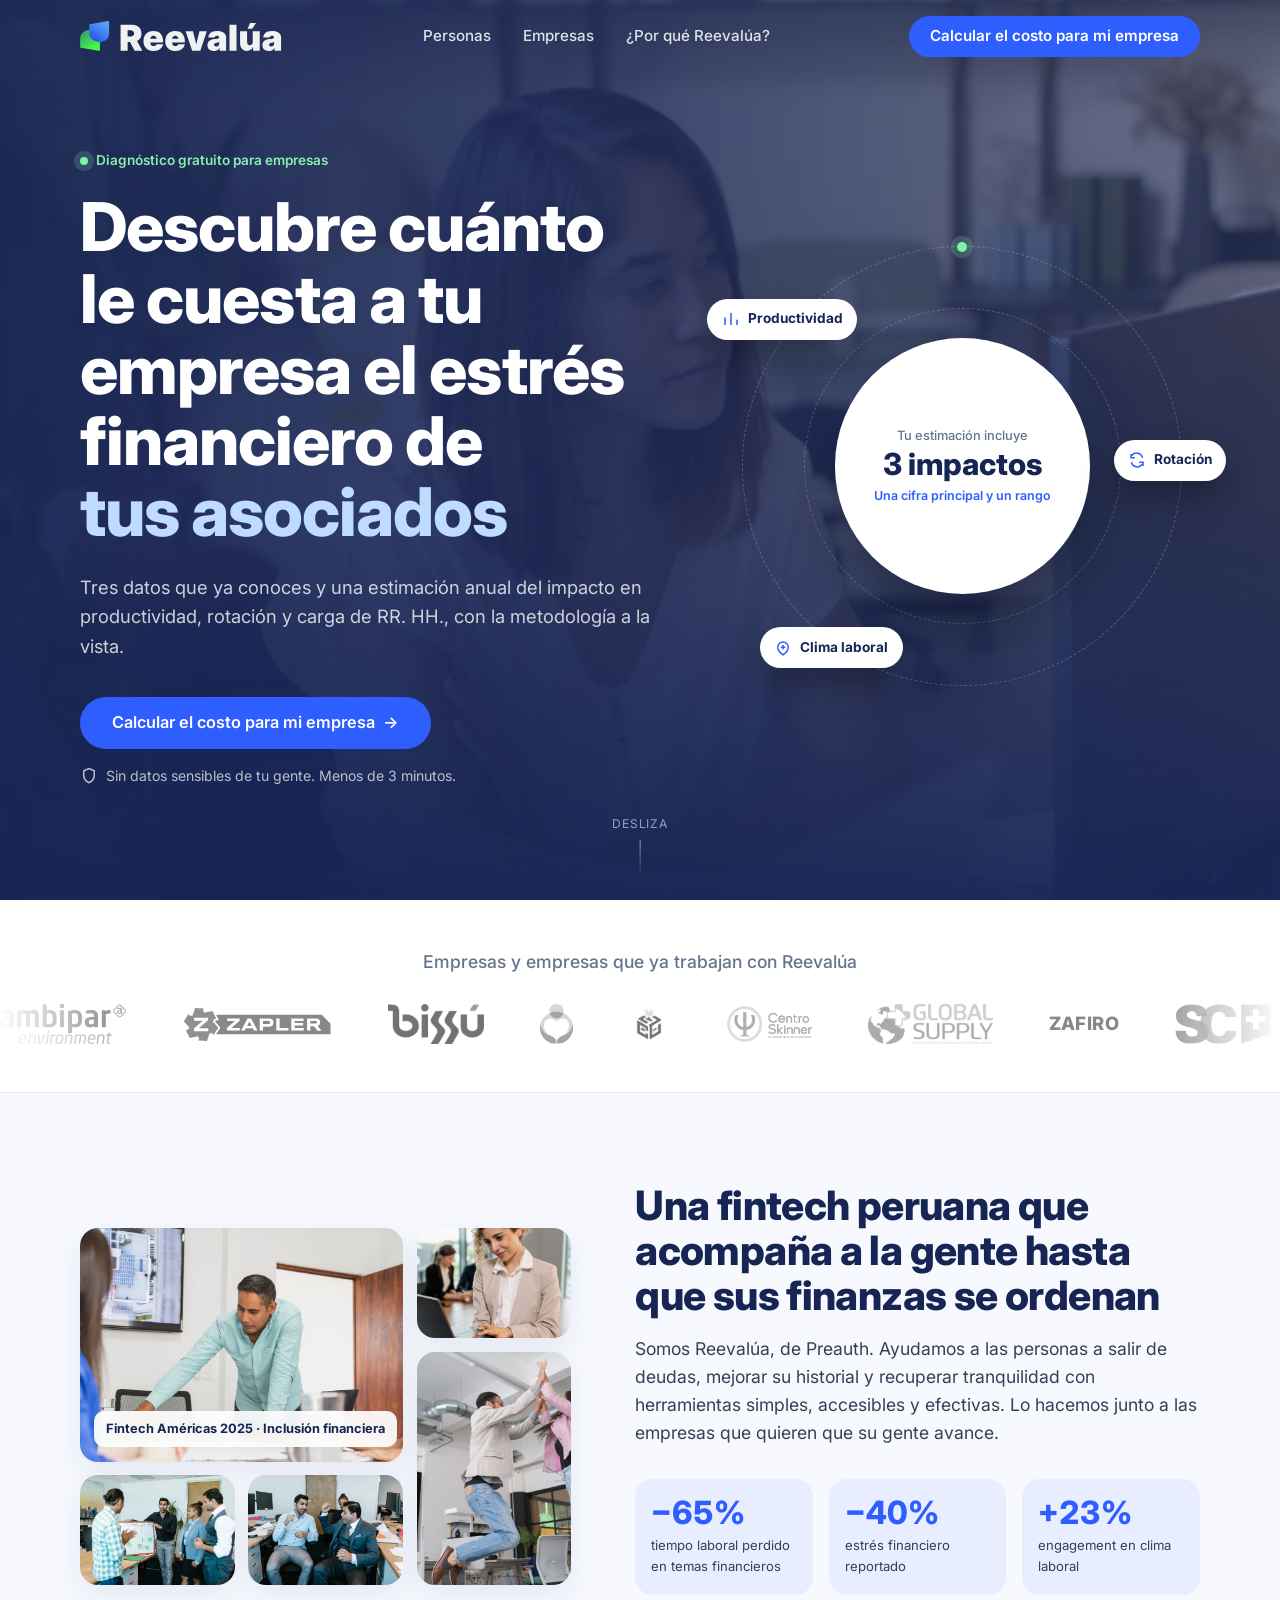
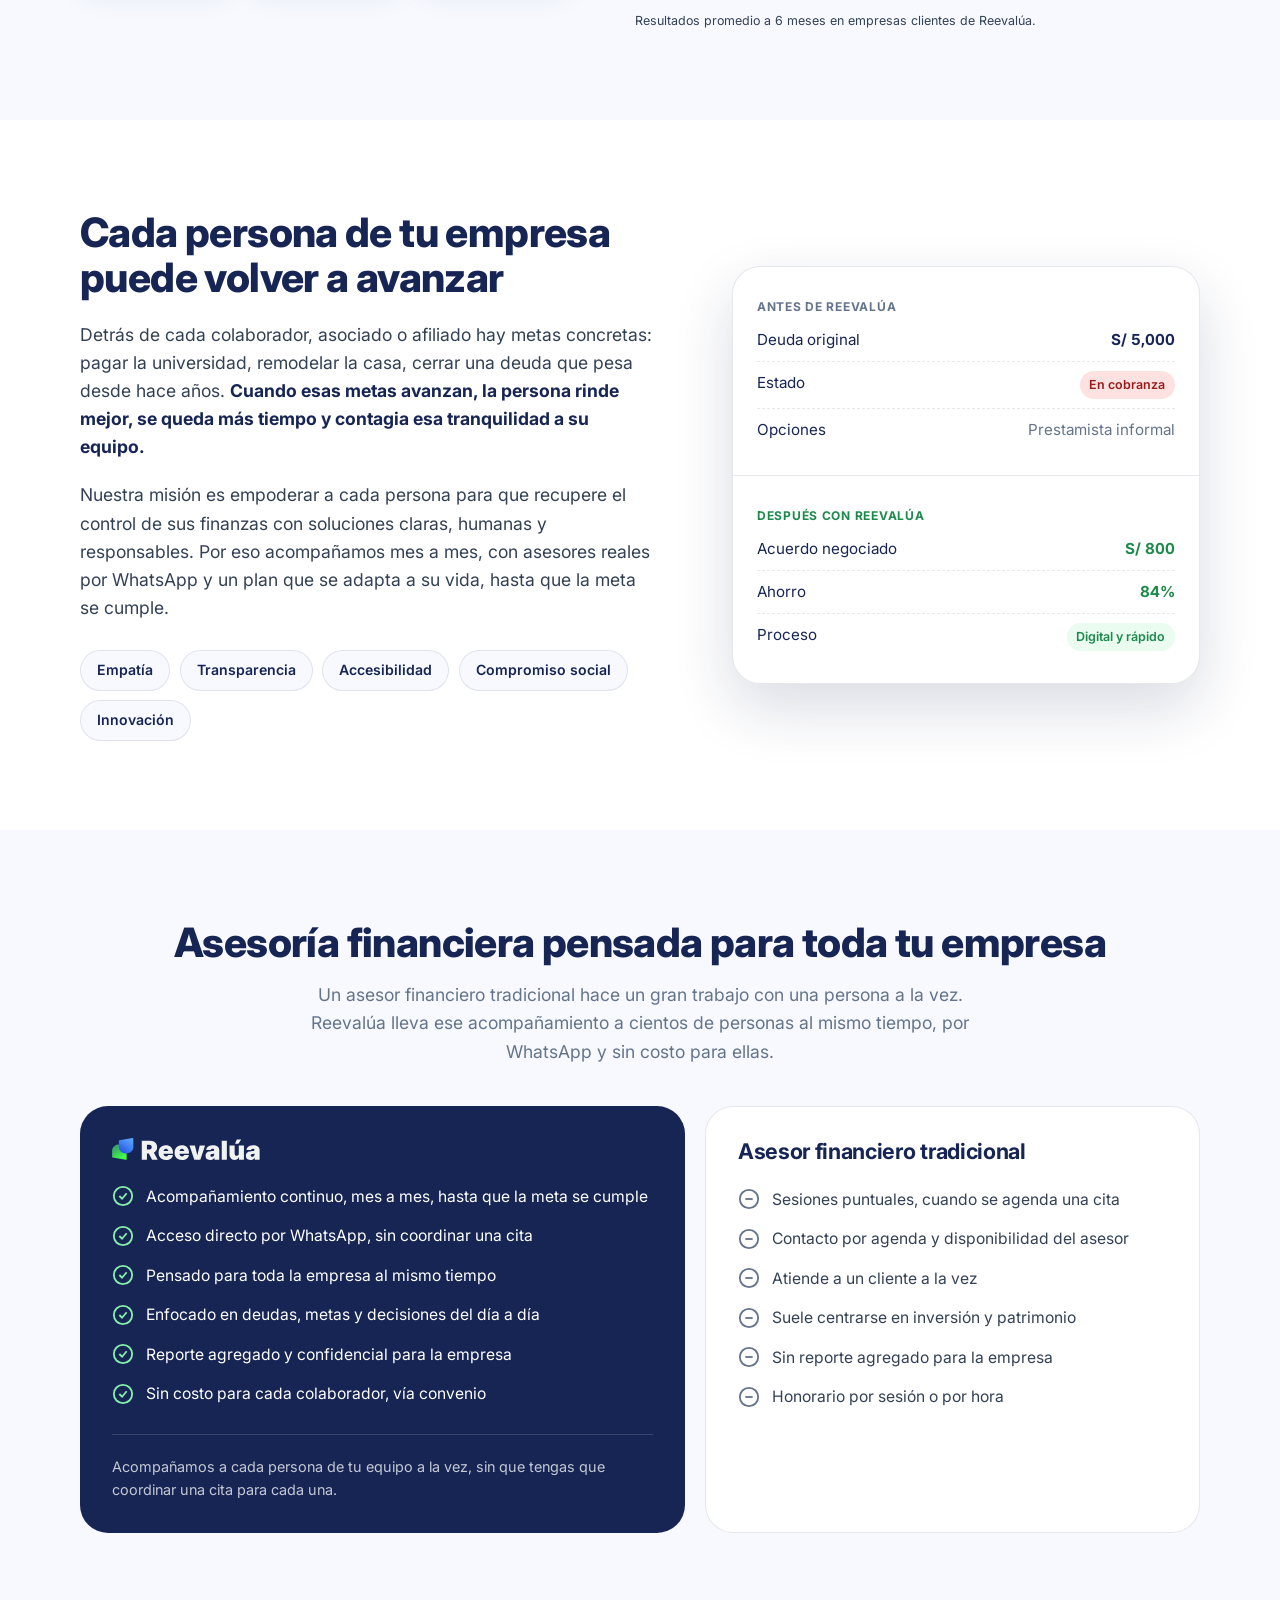
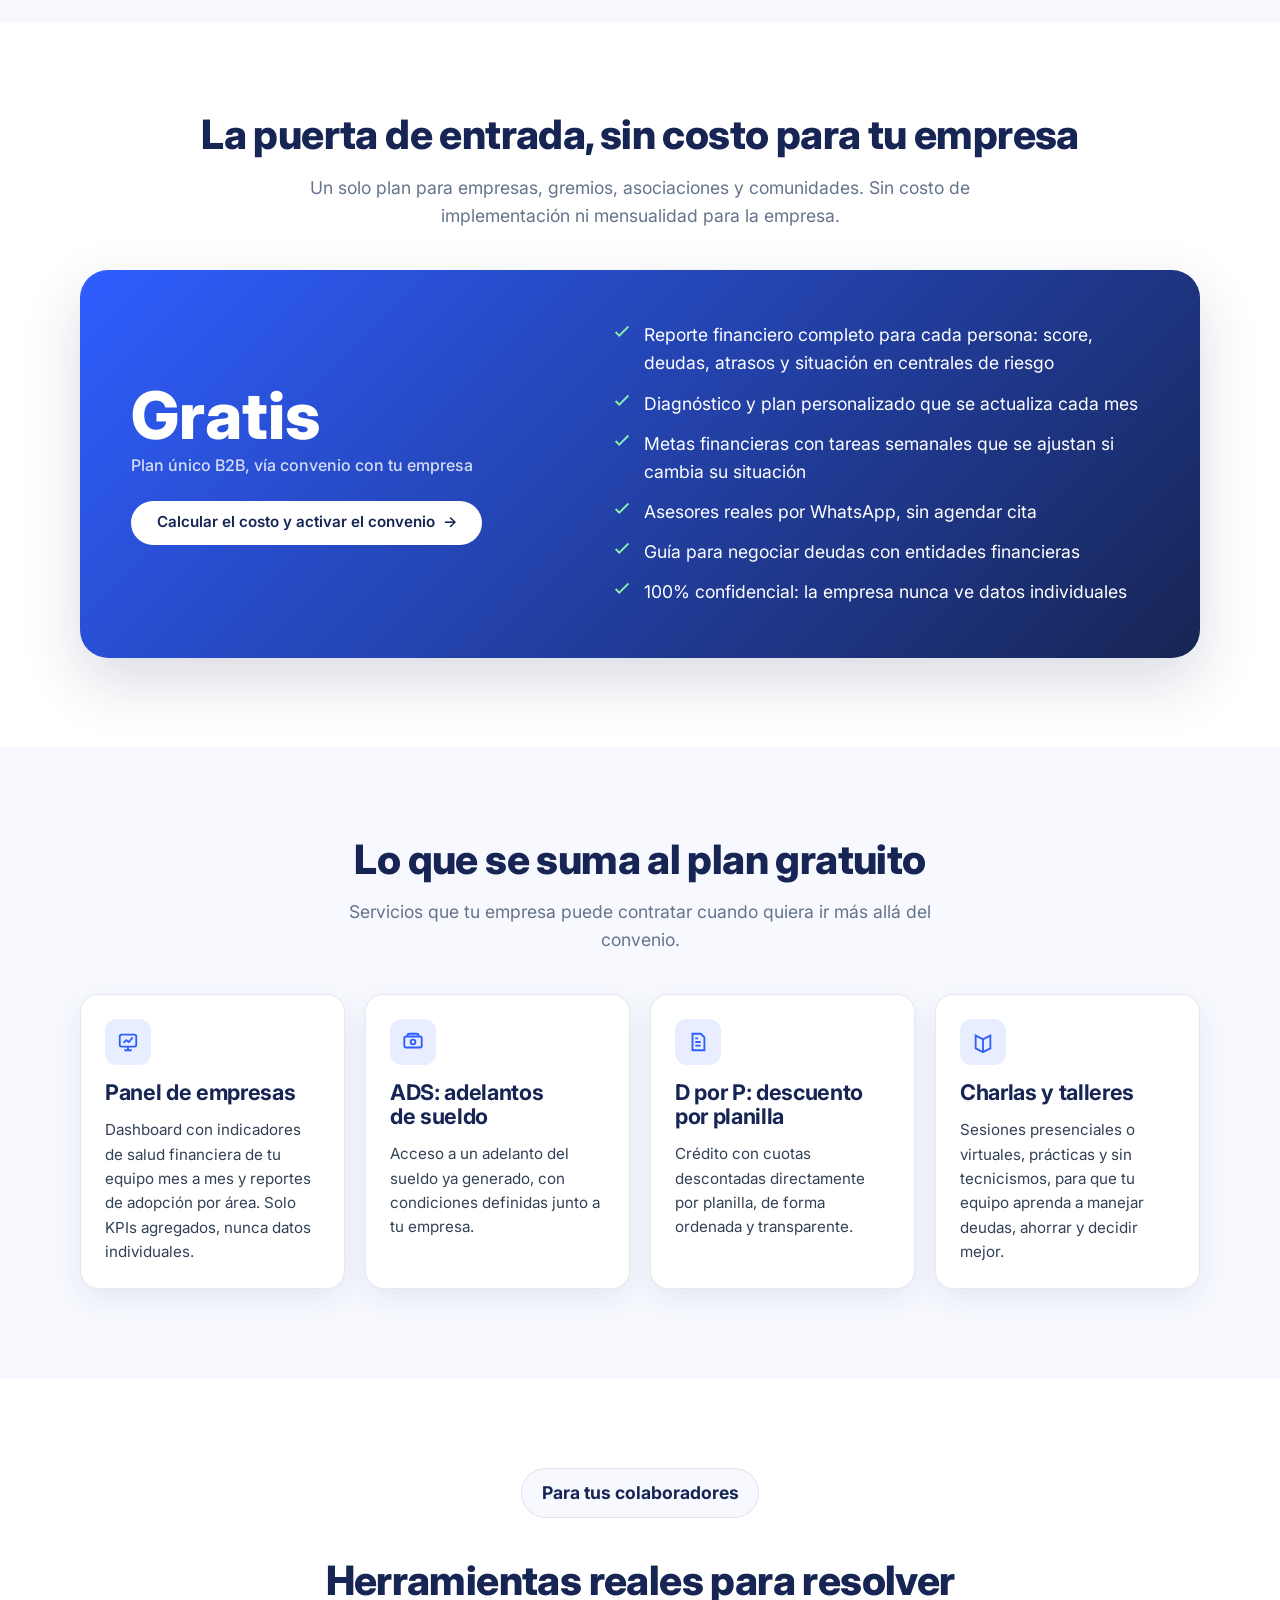
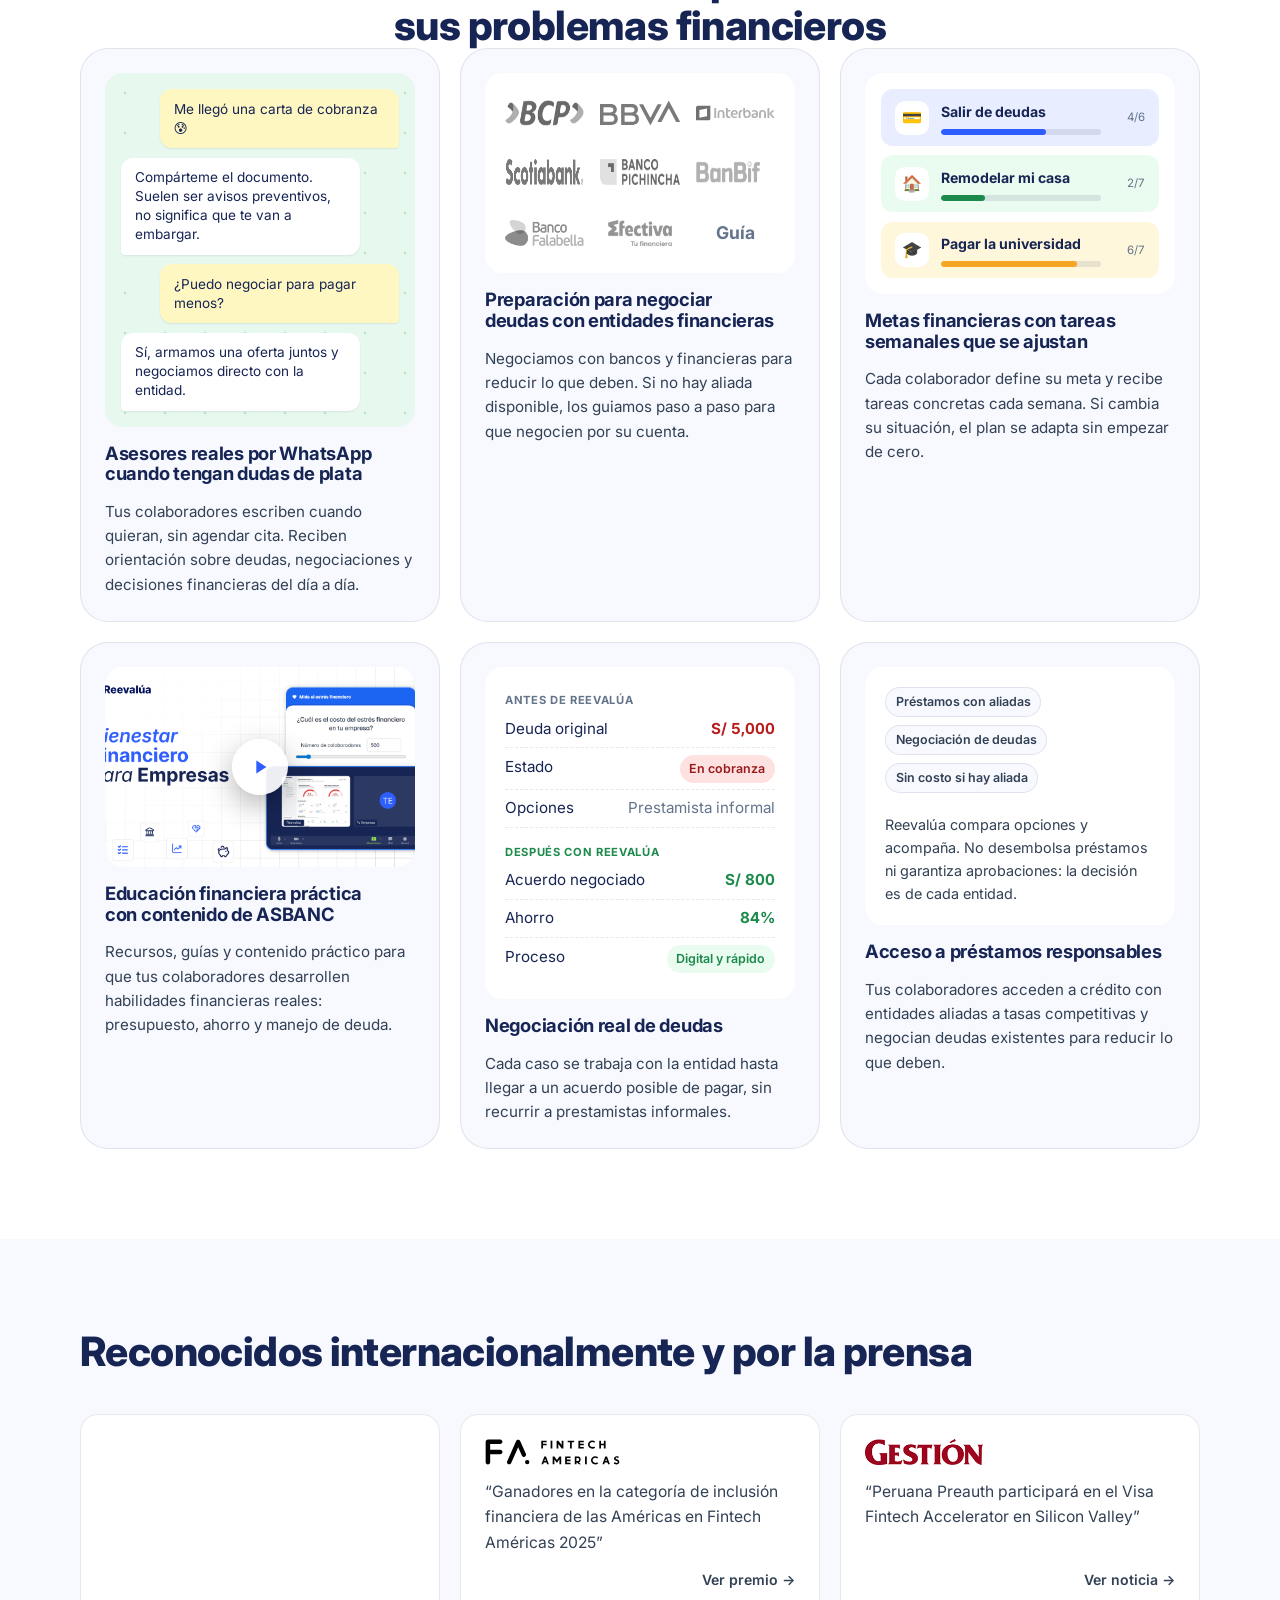
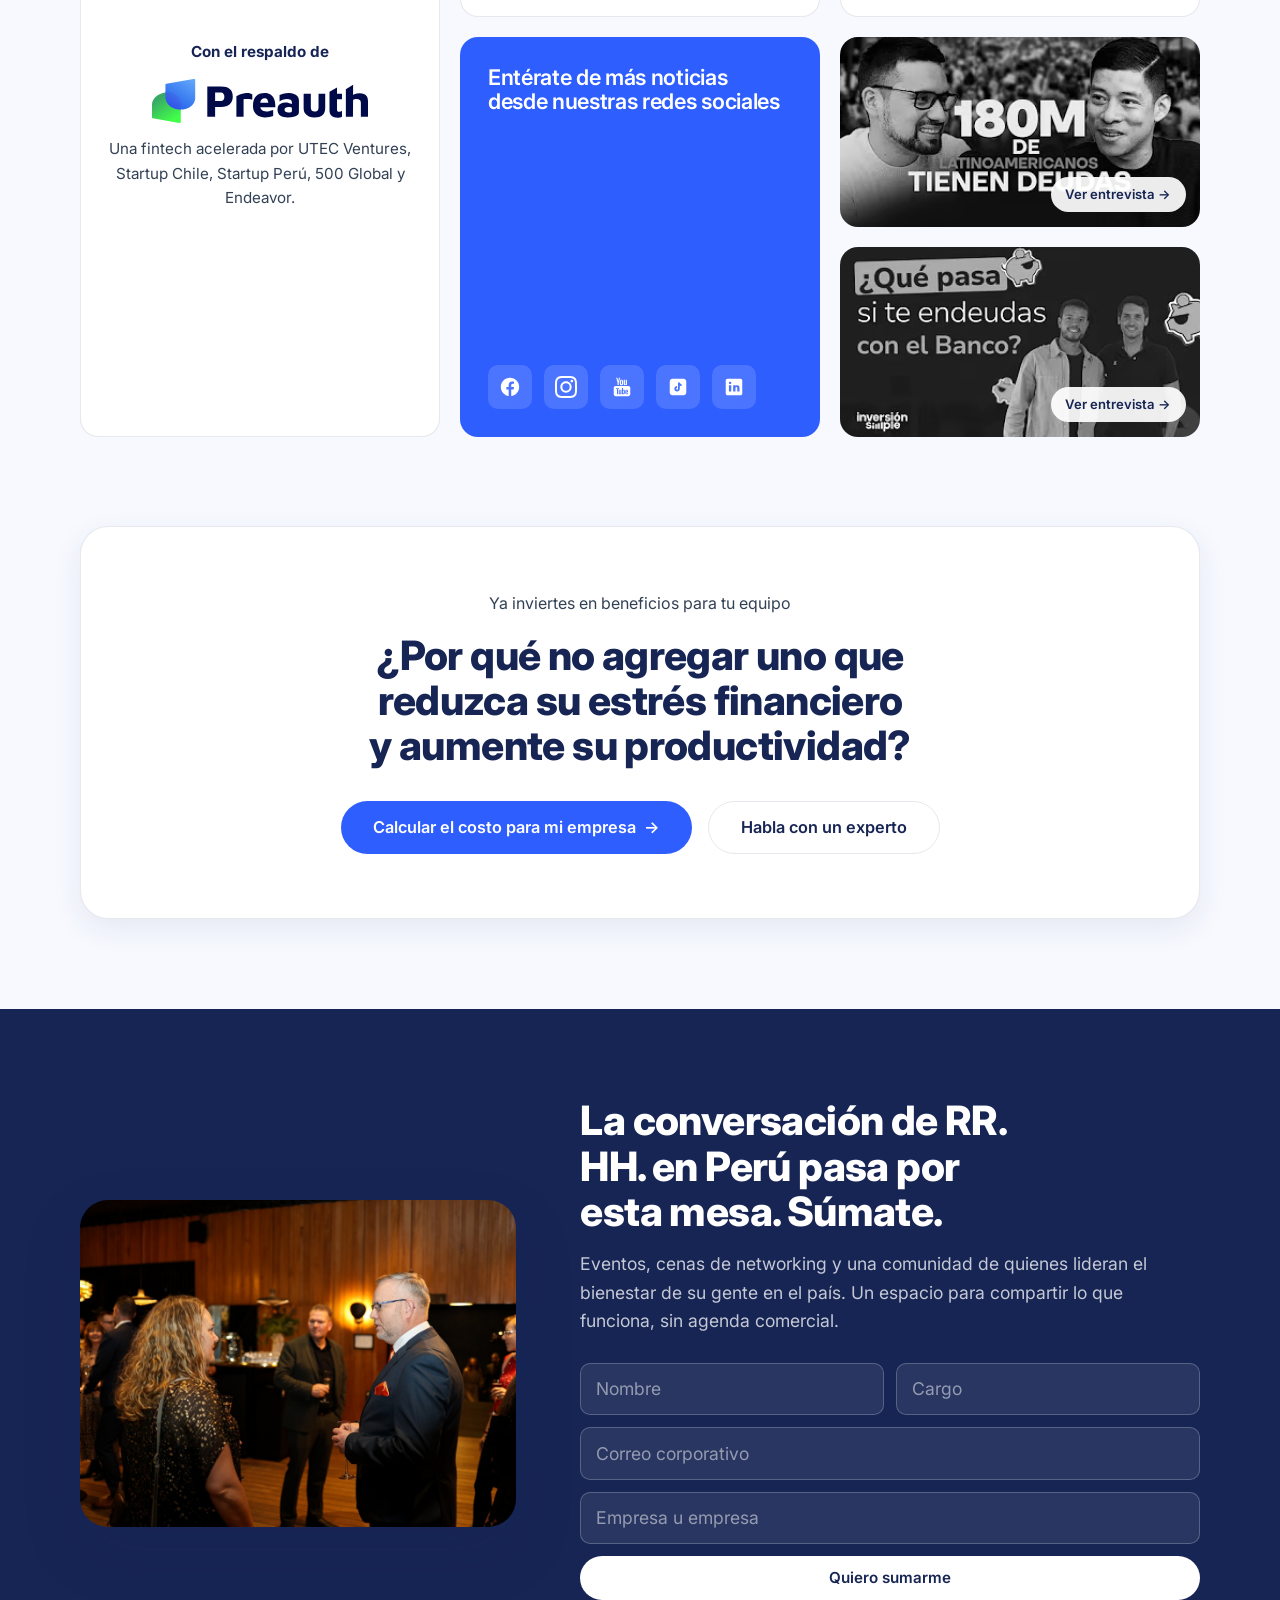
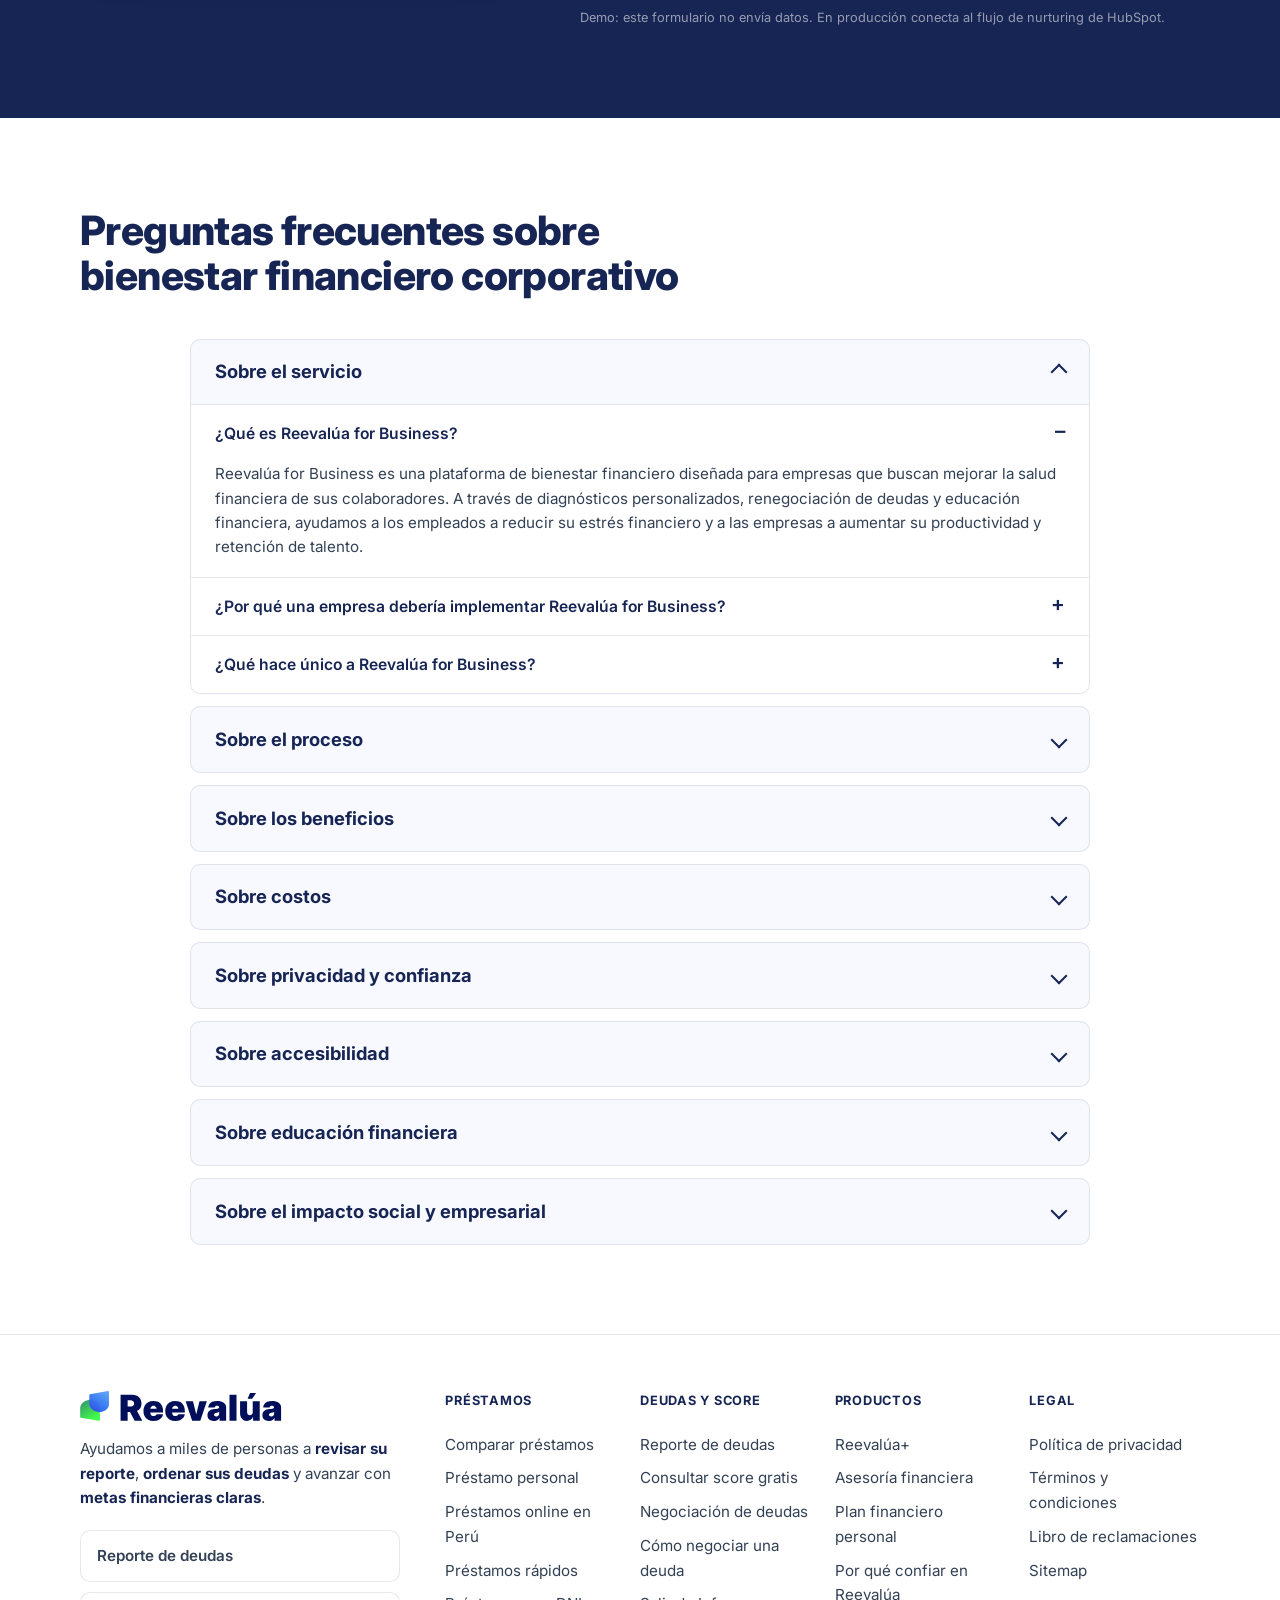
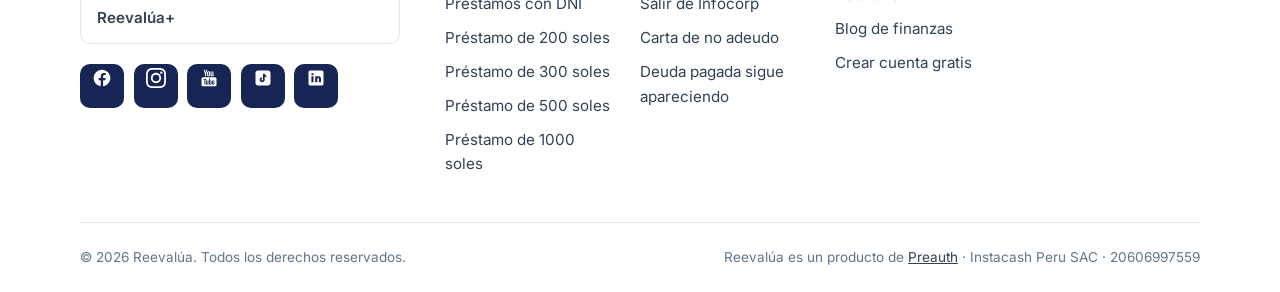
==== commit 08f3e45c: "Móvil: video solo en desktop, botones en una línea, stepper compacto, lazy-loading y dimensiones de " ====
--- a/index.html
+++ b/index.html
@@ -3,12 +3,13 @@
 <head>
 <meta charset="utf-8">
 <meta name="viewport" content="width=device-width, initial-scale=1">
+<link rel="preload" as="image" href="assets/hero-poster.jpg" fetchpriority="high">
 <title>Reevalúa Empresas</title>
 <meta name="description" content="Descubre cuánto le cuesta a tu empresa el estrés financiero de su gente y cómo Reevalúa acompaña a cada persona, sin costo para la empresa.">
 <link rel="icon" href="assets/real/logo-reevalua.svg">
 <link rel="preconnect" href="https://fonts.googleapis.com">
 <link rel="preconnect" href="https://fonts.gstatic.com" crossorigin>
-<link href="https://fonts.googleapis.com/css2?family=Inter:ital,wght@0,300;0,400;0,500;0,600;0,700;0,800;0,900;1,400&display=swap" rel="stylesheet">
+<link href="https://fonts.googleapis.com/css2?family=Inter:wght@400;500;600;700;800&display=swap" rel="stylesheet">
 <link rel="stylesheet" href="shared.css">
 <style>
 /* ---------------- HERO ---------------- */
@@ -245,6 +246,24 @@
 .header__cta.is-swapping .header__cta-text { opacity: 0; transform: translateY(-6px); }
 @media (max-width: 899px) { body.has-sticky .header__cta { opacity: 0; transform: translateY(-14px); pointer-events: none; } }
 @media (min-width: 900px) { .sticky { display: none; } }
+/* Móvil: hero más compacto, botones en una línea, menos efectos costosos */
+@media (max-width: 959px) {
+  .hero__inner { padding-block: 5.5rem 4.5rem; }
+  .hero__grid { gap: 2.25rem; }
+  .hero__sub { font-size: 1.05rem; margin-top: 1.25rem; }
+  .hero__cta { margin-top: 1.75rem; }
+  .hero__cta .btn { width: 100%; white-space: nowrap; font-size: clamp(.86rem, 3.8vw, 1.02rem); padding-inline: 1.25rem; }
+  .orbit { width: min(100%, 300px); }
+  .orbit__glow { filter: blur(14px); }
+  .collage figure { animation: none; }
+  .hero__media { will-change: auto; }
+}
+@media (max-width: 599px) {
+  .header .btn--primary { padding: .6rem 1rem; font-size: .85rem; white-space: nowrap; }
+  .header__logo { height: 26px; }
+  .sticky .btn { white-space: nowrap; font-size: clamp(.84rem, 3.7vw, 1rem); padding-inline: 1.25rem; }
+  .plan .btn { width: 100%; }
+}
 </style>
 </head>
 <body>
@@ -267,9 +286,7 @@
 <!-- ================= HERO ================= -->
 <section class="hero" id="top">
   <div class="hero__media" id="hero-media">
-    <video autoplay muted loop playsinline poster="assets/hero-poster.jpg" aria-hidden="true">
-      <source src="assets/hero.mp4" type="video/mp4">
-    </video>
+    <video id="hero-video" muted loop playsinline preload="none" poster="assets/hero-poster.jpg" aria-hidden="true" data-src="assets/hero.mp4"></video>
   </div>
   <div class="hero__shade"></div>
   <div class="container hero__inner">
@@ -312,18 +329,18 @@
   </div>
   <div class="marquee reveal" data-delay="1">
     <div class="marquee__track" id="marquee-track">
-      <span class="marquee__item"><img src="assets/logos/ambipar.png" alt="Ambipar"></span>
-      <span class="marquee__item"><img src="assets/logos/zapler.svg" alt="Zapler"></span>
-      <span class="marquee__item"><img src="assets/logos/bissu.webp" alt="Bissú"></span>
-      <span class="marquee__item"><img src="assets/logos/pulsosalud.png" alt="Pulso Salud"></span>
-      <span class="marquee__item"><img src="assets/logos/cyz.webp" alt="Comercial CYZ"></span>
-      <span class="marquee__item"><img src="assets/logos/skinner.png" alt="Centro Skinner"></span>
-      <span class="marquee__item"><img src="assets/logos/globalsupply.png" alt="Global Supply"></span>
+      <span class="marquee__item"><img width="420" height="133" loading="lazy" decoding="async" src="assets/logos/ambipar.png" alt="Ambipar"></span>
+      <span class="marquee__item"><img loading="lazy" decoding="async" src="assets/logos/zapler.svg" alt="Zapler"></span>
+      <span class="marquee__item"><img width="240" height="100" loading="lazy" decoding="async" src="assets/logos/bissu.webp" alt="Bissú"></span>
+      <span class="marquee__item"><img width="206" height="256" loading="lazy" decoding="async" src="assets/logos/pulsosalud.png" alt="Pulso Salud"></span>
+      <span class="marquee__item"><img width="192" height="192" loading="lazy" decoding="async" src="assets/logos/cyz.webp" alt="Comercial CYZ"></span>
+      <span class="marquee__item"><img width="600" height="273" loading="lazy" decoding="async" src="assets/logos/skinner.png" alt="Centro Skinner"></span>
+      <span class="marquee__item"><img width="600" height="193" loading="lazy" decoding="async" src="assets/logos/globalsupply.png" alt="Global Supply"></span>
       <span class="marquee__item marquee__item--text">ZAFIRO</span>
-      <span class="marquee__item"><img src="assets/logos/swisscorp.svg" alt="Swiss-Corp"></span>
-      <span class="marquee__item"><img src="assets/logos/s4learning.svg" alt="S4Learning"></span>
-      <span class="marquee__item"><img src="assets/logos/doorman.png" alt="Doorman"></span>
-      <span class="marquee__item"><img src="assets/logos/olva.svg" alt="Olva"></span>
+      <span class="marquee__item"><img loading="lazy" decoding="async" src="assets/logos/swisscorp.svg" alt="Swiss-Corp"></span>
+      <span class="marquee__item"><img loading="lazy" decoding="async" src="assets/logos/s4learning.svg" alt="S4Learning"></span>
+      <span class="marquee__item"><img width="400" height="400" loading="lazy" decoding="async" src="assets/logos/doorman.png" alt="Doorman"></span>
+      <span class="marquee__item"><img loading="lazy" decoding="async" src="assets/logos/olva.svg" alt="Olva"></span>
     </div>
   </div>
 </section>
@@ -332,11 +349,11 @@
 <section class="section about" id="quienes-somos">
   <div class="container about__grid">
     <div class="collage reveal">
-      <figure><img src="assets/photos/equipo-planificacion.jpg" alt="Equipo revisando un plan en la oficina" loading="lazy"><span class="stat">Fintech Américas 2025 · Inclusión financiera</span></figure>
-      <figure><img src="assets/photos/mujer-laptop.jpg" alt="Colaboradora trabajando con su laptop" loading="lazy"></figure>
-      <figure><img src="assets/photos/colegas-celebran.jpg" alt="Colegas celebrando un logro" loading="lazy"></figure>
-      <figure><img src="assets/photos/equipo-tablero.jpg" alt="Equipo revisando avances en un tablero" loading="lazy"></figure>
-      <figure><img src="assets/photos/equipo-proyecto.jpg" alt="Equipo conversando sobre un proyecto" loading="lazy"></figure>
+      <figure><img width="1100" height="735" src="assets/photos/equipo-planificacion.jpg" alt="Equipo revisando un plan en la oficina" loading="lazy"><span class="stat">Fintech Américas 2025 · Inclusión financiera</span></figure>
+      <figure><img width="900" height="1350" src="assets/photos/mujer-laptop.jpg" alt="Colaboradora trabajando con su laptop" loading="lazy"></figure>
+      <figure><img width="1100" height="734" src="assets/photos/colegas-celebran.jpg" alt="Colegas celebrando un logro" loading="lazy"></figure>
+      <figure><img width="1100" height="733" src="assets/photos/equipo-tablero.jpg" alt="Equipo revisando avances en un tablero" loading="lazy"></figure>
+      <figure><img width="1100" height="733" src="assets/photos/equipo-proyecto.jpg" alt="Equipo conversando sobre un proyecto" loading="lazy"></figure>
     </div>
     <div class="reveal" data-delay="2">
       <h2>Una fintech peruana que acompaña a la gente hasta que sus finanzas se ordenan</h2>
@@ -490,9 +507,9 @@
       </div>
       <div class="colab-card reveal" data-delay="2">
         <div class="colab-card__visual banks">
-          <img src="assets/real/logo_bcp.webp" alt="BCP"><img src="assets/real/logo_bbva.svg" alt="BBVA"><img src="assets/real/logo_interbank.svg" alt="Interbank">
-          <img src="assets/real/logo_scotiabank.webp" alt="Scotiabank"><img src="assets/real/logo_pichincha.webp" alt="Banco Pichincha"><img src="assets/real/logo-banbif.webp" alt="BanBif">
-          <img src="assets/real/logo_falabella.webp" alt="Banco Falabella"><img src="assets/real/logo_efectiva.webp" alt="Efectiva"><span class="guide">Guía</span>
+          <img width="300" height="78" loading="lazy" decoding="async" src="assets/real/logo_bcp.webp" alt="BCP"><img loading="lazy" decoding="async" src="assets/real/logo_bbva.svg" alt="BBVA"><img loading="lazy" decoding="async" src="assets/real/logo_interbank.svg" alt="Interbank">
+          <img width="300" height="42" loading="lazy" decoding="async" src="assets/real/logo_scotiabank.webp" alt="Scotiabank"><img width="300" height="63" loading="lazy" decoding="async" src="assets/real/logo_pichincha.webp" alt="Banco Pichincha"><img width="295" height="78" loading="lazy" decoding="async" src="assets/real/logo-banbif.webp" alt="BanBif">
+          <img width="300" height="90" loading="lazy" decoding="async" src="assets/real/logo_falabella.webp" alt="Banco Falabella"><img width="396" height="160" loading="lazy" decoding="async" src="assets/real/logo_efectiva.webp" alt="Efectiva"><span class="guide">Guía</span>
         </div>
         <h3>Preparación para negociar deudas con entidades financieras</h3>
         <p>Negociamos con bancos y financieras para reducir lo que deben. Si no hay aliada disponible, los guiamos paso a paso para que negocien por su cuenta.</p>
@@ -508,7 +525,7 @@
       </div>
       <div class="colab-card reveal" data-delay="1">
         <div class="colab-card__visual thumb">
-          <img src="assets/real/thumb-b2b.png" alt="Sesión de educación financiera de Reevalúa" loading="lazy">
+          <img width="1200" height="630" src="assets/real/thumb-b2b.png" alt="Sesión de educación financiera de Reevalúa" loading="lazy">
           <span class="play"><span><svg width="22" height="22" viewBox="0 0 24 24" fill="currentColor"><path d="M8 5v14l11-7z"/></svg></span></span>
         </div>
         <h3>Educación financiera práctica con contenido de ASBANC</h3>
@@ -547,35 +564,35 @@
     <div class="press__grid">
       <div class="press-card press-card--tall reveal" data-delay="1">
         <p style="font-weight:700;color:var(--ink)">Con el respaldo de</p>
-        <img class="press-card__logo" src="assets/real/logo-preauth-dark.svg" alt="Preauth">
+        <img loading="lazy" decoding="async" class="press-card__logo" src="assets/real/logo-preauth-dark.svg" alt="Preauth">
         <p>Una fintech acelerada por UTEC Ventures, Startup Chile, Startup Perú, 500 Global y Endeavor.</p>
       </div>
       <div class="press-card reveal" data-delay="2">
-        <img class="press-card__logo" src="assets/real/fintech-americas.svg" alt="Fintech Americas">
+        <img loading="lazy" decoding="async" class="press-card__logo" src="assets/real/fintech-americas.svg" alt="Fintech Americas">
         <q>Ganadores en la categoría de inclusión financiera de las Américas en Fintech Américas 2025</q>
         <a class="more" href="https://www.fintechamericas.co/ganadores-premios?filter_tabs=fintech&amp;page=3" target="_blank" rel="noopener">Ver premio →</a>
       </div>
       <div class="press-card reveal" data-delay="3">
-        <img class="press-card__logo" src="assets/real/gestion.png" alt="Gestión">
+        <img width="227" height="50" loading="lazy" decoding="async" class="press-card__logo" src="assets/real/gestion.png" alt="Gestión">
         <q>Peruana Preauth participará en el Visa Fintech Accelerator en Silicon Valley</q>
         <a class="more" href="https://gestion.pe/economia/empresas/fintech-peruana-participara-del-visa-fintech-accelerator-en-silicon-valley-visa-global-startups-empresas-noticia/" target="_blank" rel="noopener">Ver noticia →</a>
       </div>
       <div class="press-video reveal" data-delay="2">
-        <img src="assets/real/emprende-sin-floro.png" alt="Entrevista: 180 millones de latinoamericanos tienen deudas" loading="lazy">
+        <img width="336" height="188" src="assets/real/emprende-sin-floro.png" alt="Entrevista: 180 millones de latinoamericanos tienen deudas" loading="lazy">
         <a href="https://www.youtube.com/watch?v=BSi82qRwl5Q&amp;t=1891s" target="_blank" rel="noopener">Ver entrevista →</a>
       </div>
       <div class="press-social reveal" data-delay="3">
         <h3>Entérate de más noticias desde nuestras redes sociales</h3>
         <div class="press-social__icons">
-          <a href="https://www.facebook.com/reevaluaperu" aria-label="Facebook"><img src="assets/real/facebook.svg" alt=""></a>
-          <a href="https://www.instagram.com/reevalua_" aria-label="Instagram"><img src="assets/real/instagram.svg" alt=""></a>
-          <a href="https://www.youtube.com/@reevalua" aria-label="YouTube"><img src="assets/real/youtube2.svg" alt=""></a>
-          <a href="https://www.tiktok.com/@reevalua" aria-label="TikTok"><img src="assets/real/tiktok.svg" alt=""></a>
-          <a href="https://www.linkedin.com/showcase/reevalua/" aria-label="LinkedIn"><img src="assets/real/linkedin.svg" alt=""></a>
+          <a href="https://www.facebook.com/reevaluaperu" aria-label="Facebook"><img loading="lazy" decoding="async" src="assets/real/facebook.svg" alt=""></a>
+          <a href="https://www.instagram.com/reevalua_" aria-label="Instagram"><img loading="lazy" decoding="async" src="assets/real/instagram.svg" alt=""></a>
+          <a href="https://www.youtube.com/@reevalua" aria-label="YouTube"><img loading="lazy" decoding="async" src="assets/real/youtube2.svg" alt=""></a>
+          <a href="https://www.tiktok.com/@reevalua" aria-label="TikTok"><img loading="lazy" decoding="async" src="assets/real/tiktok.svg" alt=""></a>
+          <a href="https://www.linkedin.com/showcase/reevalua/" aria-label="LinkedIn"><img loading="lazy" decoding="async" src="assets/real/linkedin.svg" alt=""></a>
         </div>
       </div>
       <div class="press-video reveal" data-delay="2">
-        <img src="assets/real/inversion-simple.png" alt="Entrevista: ¿qué pasa si te endeudas con el banco?" loading="lazy">
+        <img width="336" height="188" src="assets/real/inversion-simple.png" alt="Entrevista: ¿qué pasa si te endeudas con el banco?" loading="lazy">
         <a href="https://www.youtube.com/watch?v=RiSVC6H8P3Y" target="_blank" rel="noopener">Ver entrevista →</a>
       </div>
     </div>
@@ -600,7 +617,7 @@
 <section class="section community" id="comunidad">
   <div class="container community__grid">
     <div class="community__photo reveal">
-      <img src="assets/photos/networking-recepcion.jpg" alt="Recepción de networking con líderes de RR. HH." loading="lazy">
+      <img width="1100" height="746" src="assets/photos/networking-recepcion.jpg" alt="Recepción de networking con líderes de RR. HH." loading="lazy">
     </div>
     <div class="reveal" data-delay="2">
       <h2>La conversación de RR. HH. en Perú pasa por esta mesa. Súmate.</h2>
@@ -701,11 +718,11 @@
           <a href="https://reevalua.com/reevalua-plus">Reevalúa+</a>
         </div>
         <div class="footer__social">
-          <a href="https://www.facebook.com/reevaluaperu" aria-label="Facebook"><img src="assets/real/facebook.svg" alt=""></a>
-          <a href="https://www.instagram.com/reevalua_" aria-label="Instagram"><img src="assets/real/instagram.svg" alt=""></a>
-          <a href="https://www.youtube.com/@reevalua" aria-label="YouTube"><img src="assets/real/youtube2.svg" alt=""></a>
-          <a href="https://www.tiktok.com/@reevalua" aria-label="TikTok"><img src="assets/real/tiktok.svg" alt=""></a>
-          <a href="https://www.linkedin.com/showcase/reevalua/" aria-label="LinkedIn"><img src="assets/real/linkedin.svg" alt=""></a>
+          <a href="https://www.facebook.com/reevaluaperu" aria-label="Facebook"><img loading="lazy" decoding="async" src="assets/real/facebook.svg" alt=""></a>
+          <a href="https://www.instagram.com/reevalua_" aria-label="Instagram"><img loading="lazy" decoding="async" src="assets/real/instagram.svg" alt=""></a>
+          <a href="https://www.youtube.com/@reevalua" aria-label="YouTube"><img loading="lazy" decoding="async" src="assets/real/youtube2.svg" alt=""></a>
+          <a href="https://www.tiktok.com/@reevalua" aria-label="TikTok"><img loading="lazy" decoding="async" src="assets/real/tiktok.svg" alt=""></a>
+          <a href="https://www.linkedin.com/showcase/reevalua/" aria-label="LinkedIn"><img loading="lazy" decoding="async" src="assets/real/linkedin.svg" alt=""></a>
         </div>
       </div>
       <div class="footer__col">
@@ -774,7 +791,14 @@
 
   // Parallax del video
   var media = document.getElementById("hero-media");
-  if (!reduced) {
+  var desktop = window.matchMedia("(min-width: 900px)").matches;
+  var saveData = navigator.connection && navigator.connection.saveData;
+  var vid = document.getElementById("hero-video");
+  if (vid && desktop && !reduced && !saveData) {
+    vid.src = vid.getAttribute("data-src"); vid.autoplay = true; vid.load();
+    var pl = vid.play(); if (pl && pl.catch) pl.catch(function () {});
+  }
+  if (!reduced && desktop) {
     window.addEventListener("scroll", function () {
       var y = window.scrollY; if (y < window.innerHeight * 1.2) media.style.transform = "translateY(" + (y * 0.25) + "px)";
     }, { passive: true });
@@ -785,6 +809,11 @@
   var headerCta = document.getElementById("header-cta"), headerCtaText = headerCta.querySelector(".header__cta-text");
   var pastHero = false, pastPlan = false, currentLabel = "";
   var LABELS = { calc: "Calcular el costo para mi empresa", plan: "Activa tu convenio gratuito" };
+  var SHORT = { calc: "Calcular el costo", plan: "Activar convenio" };
+  var mqSmall = window.matchMedia("(max-width: 599px)");
+  function headerLabel(label) { return mqSmall.matches ? (label === LABELS.plan ? SHORT.plan : SHORT.calc) : label; }
+  headerCtaText.textContent = headerLabel(LABELS.calc);
+  if (mqSmall.addEventListener) mqSmall.addEventListener("change", function () { if (currentLabel) headerCtaText.textContent = headerLabel(currentLabel); });
   function swapLabel(label) {
     if (label === currentLabel) return; currentLabel = label;
     if (sticky.classList.contains("is-visible") && !reduced) {
@@ -792,7 +821,7 @@
       setTimeout(function () { stickyBtn.textContent = label + " →"; sticky.classList.remove("is-swapping"); }, 280);
     } else { stickyBtn.textContent = label + " →"; }
     headerCta.classList.add("is-swapping");
-    setTimeout(function () { headerCtaText.textContent = label; headerCta.classList.remove("is-swapping"); }, 200);
+    setTimeout(function () { headerCtaText.textContent = headerLabel(label); headerCta.classList.remove("is-swapping"); }, 200);
   }
   function upd() {
     sticky.classList.toggle("is-visible", pastHero);
--- a/shared.css
+++ b/shared.css
@@ -38,7 +38,7 @@
 :focus-visible { outline: 2px solid var(--blue); outline-offset: 3px; }
 
 /* Botones: planos en reposo, levantamiento al pasar el mouse */
-.btn { display: inline-flex; align-items: center; justify-content: center; gap: .5rem; font-weight: 600; border-radius: var(--pill); padding: .8rem 1.6rem; text-decoration: none; border: 0; cursor: pointer; font-size: .95rem; line-height: 1.2; transition: transform .2s var(--ease), box-shadow .2s var(--ease), background-color .2s var(--ease), color .2s var(--ease); }
+.btn { display: inline-flex; align-items: center; justify-content: center; gap: .5rem; text-align: center; font-weight: 600; border-radius: var(--pill); padding: .8rem 1.6rem; text-decoration: none; border: 0; cursor: pointer; font-size: .95rem; line-height: 1.2; transition: transform .2s var(--ease), box-shadow .2s var(--ease), background-color .2s var(--ease), color .2s var(--ease); }
 .btn:hover { transform: translateY(-3px); box-shadow: 0 14px 28px rgba(23,37,84,.18); }
 .btn:active { transform: translateY(-1px); }
 .btn--primary { background: var(--blue); color: #fff; }
